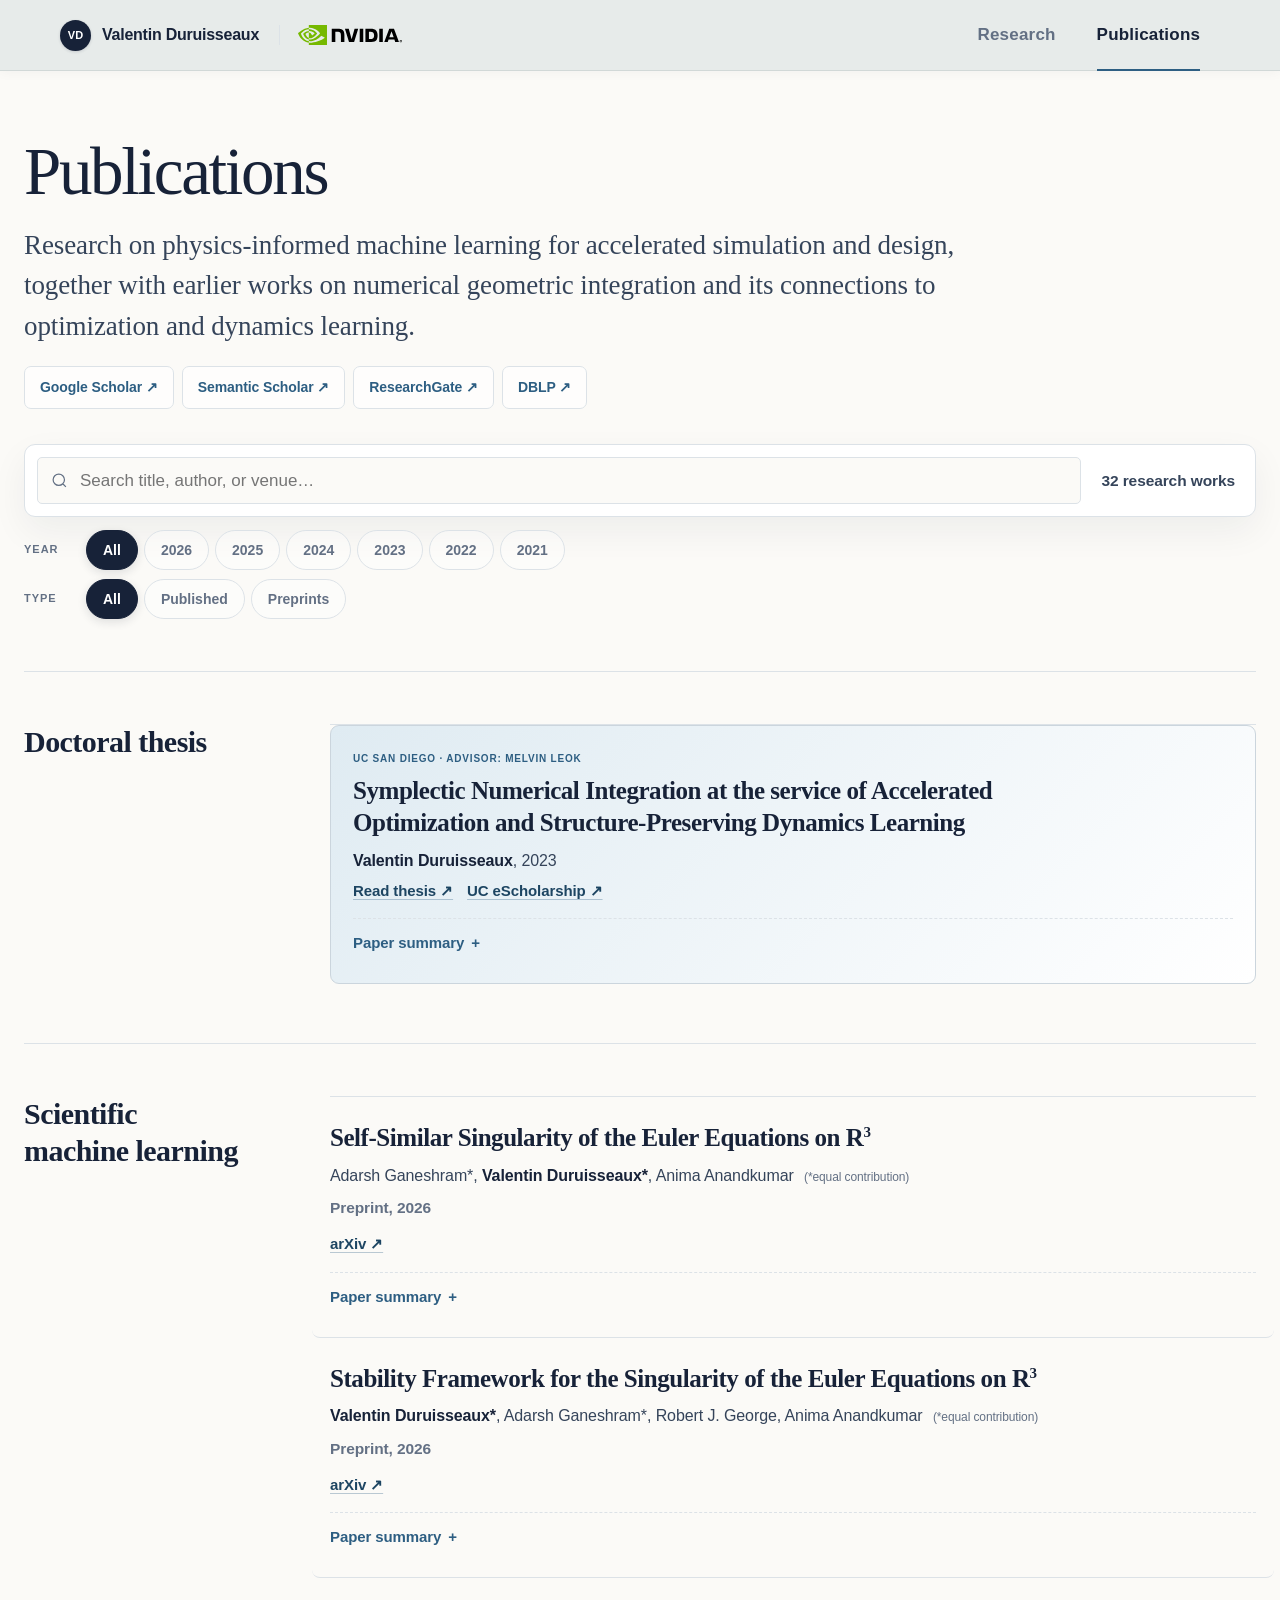
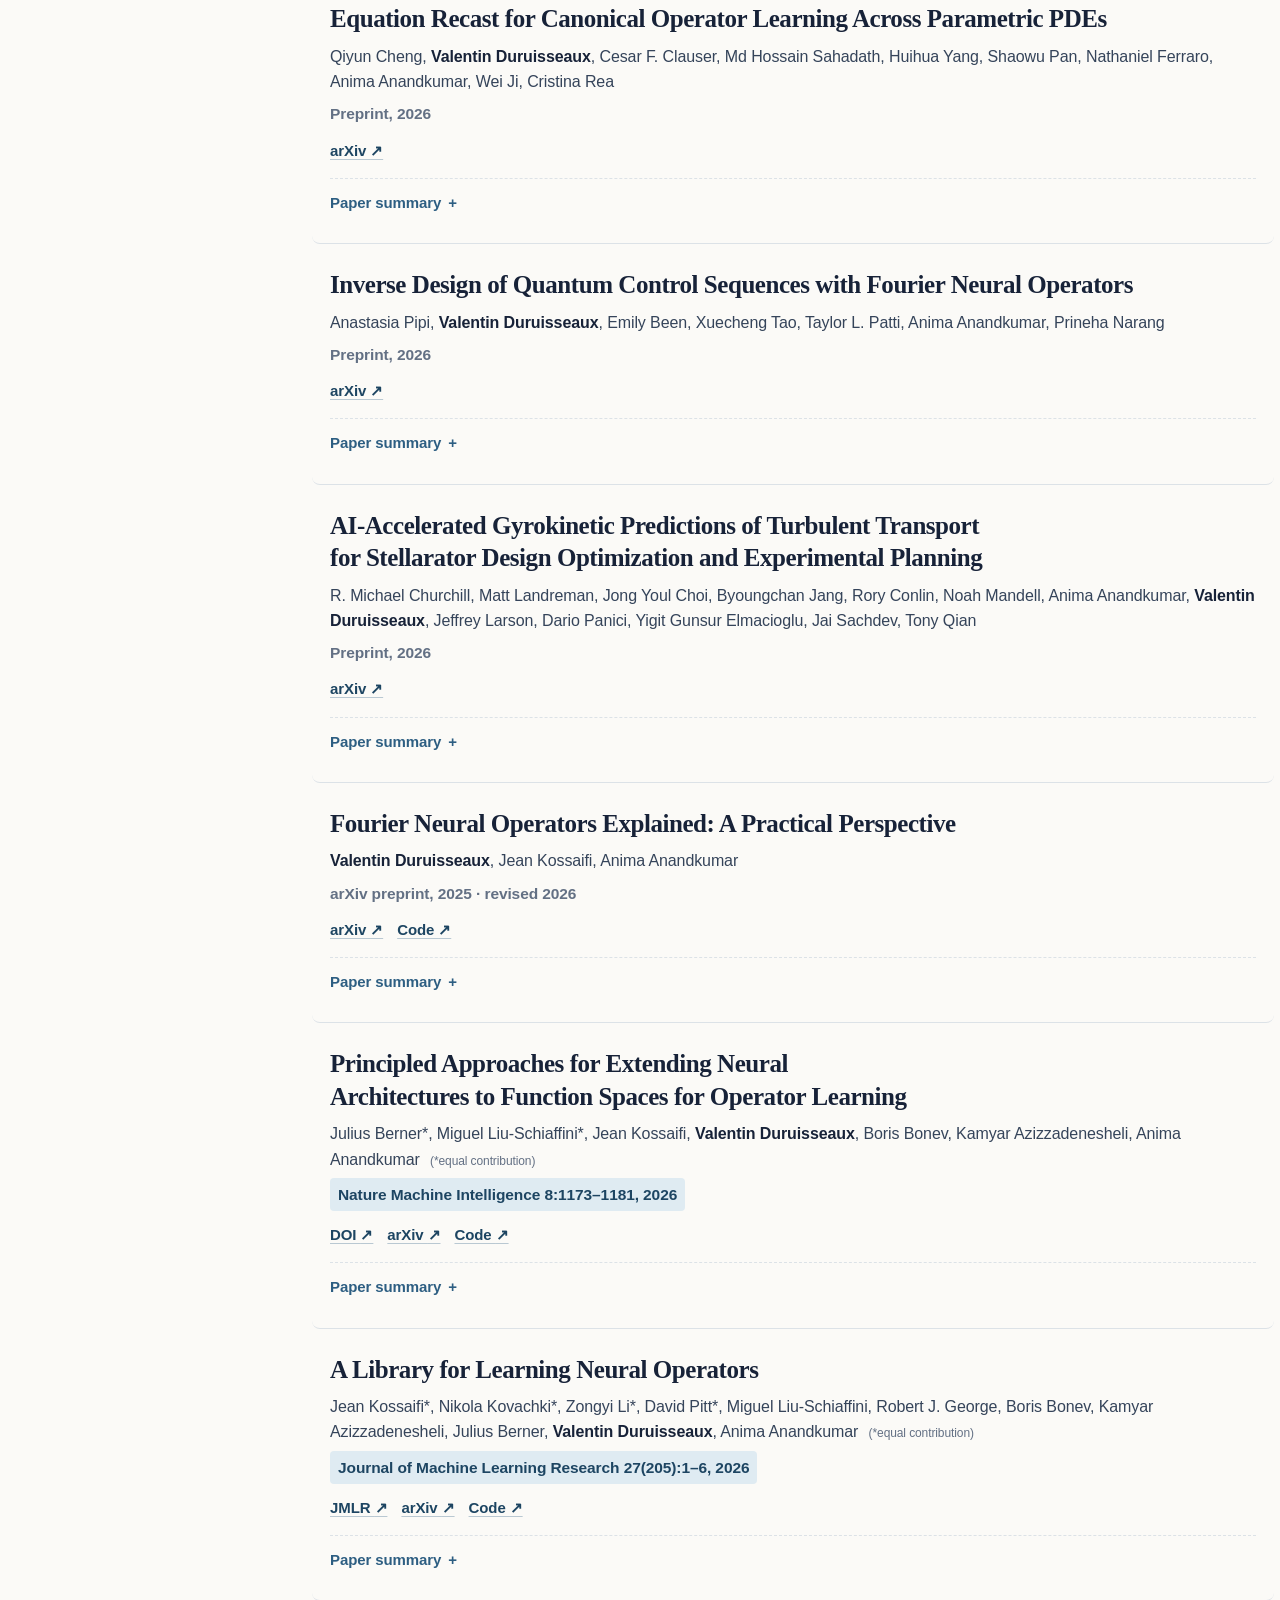
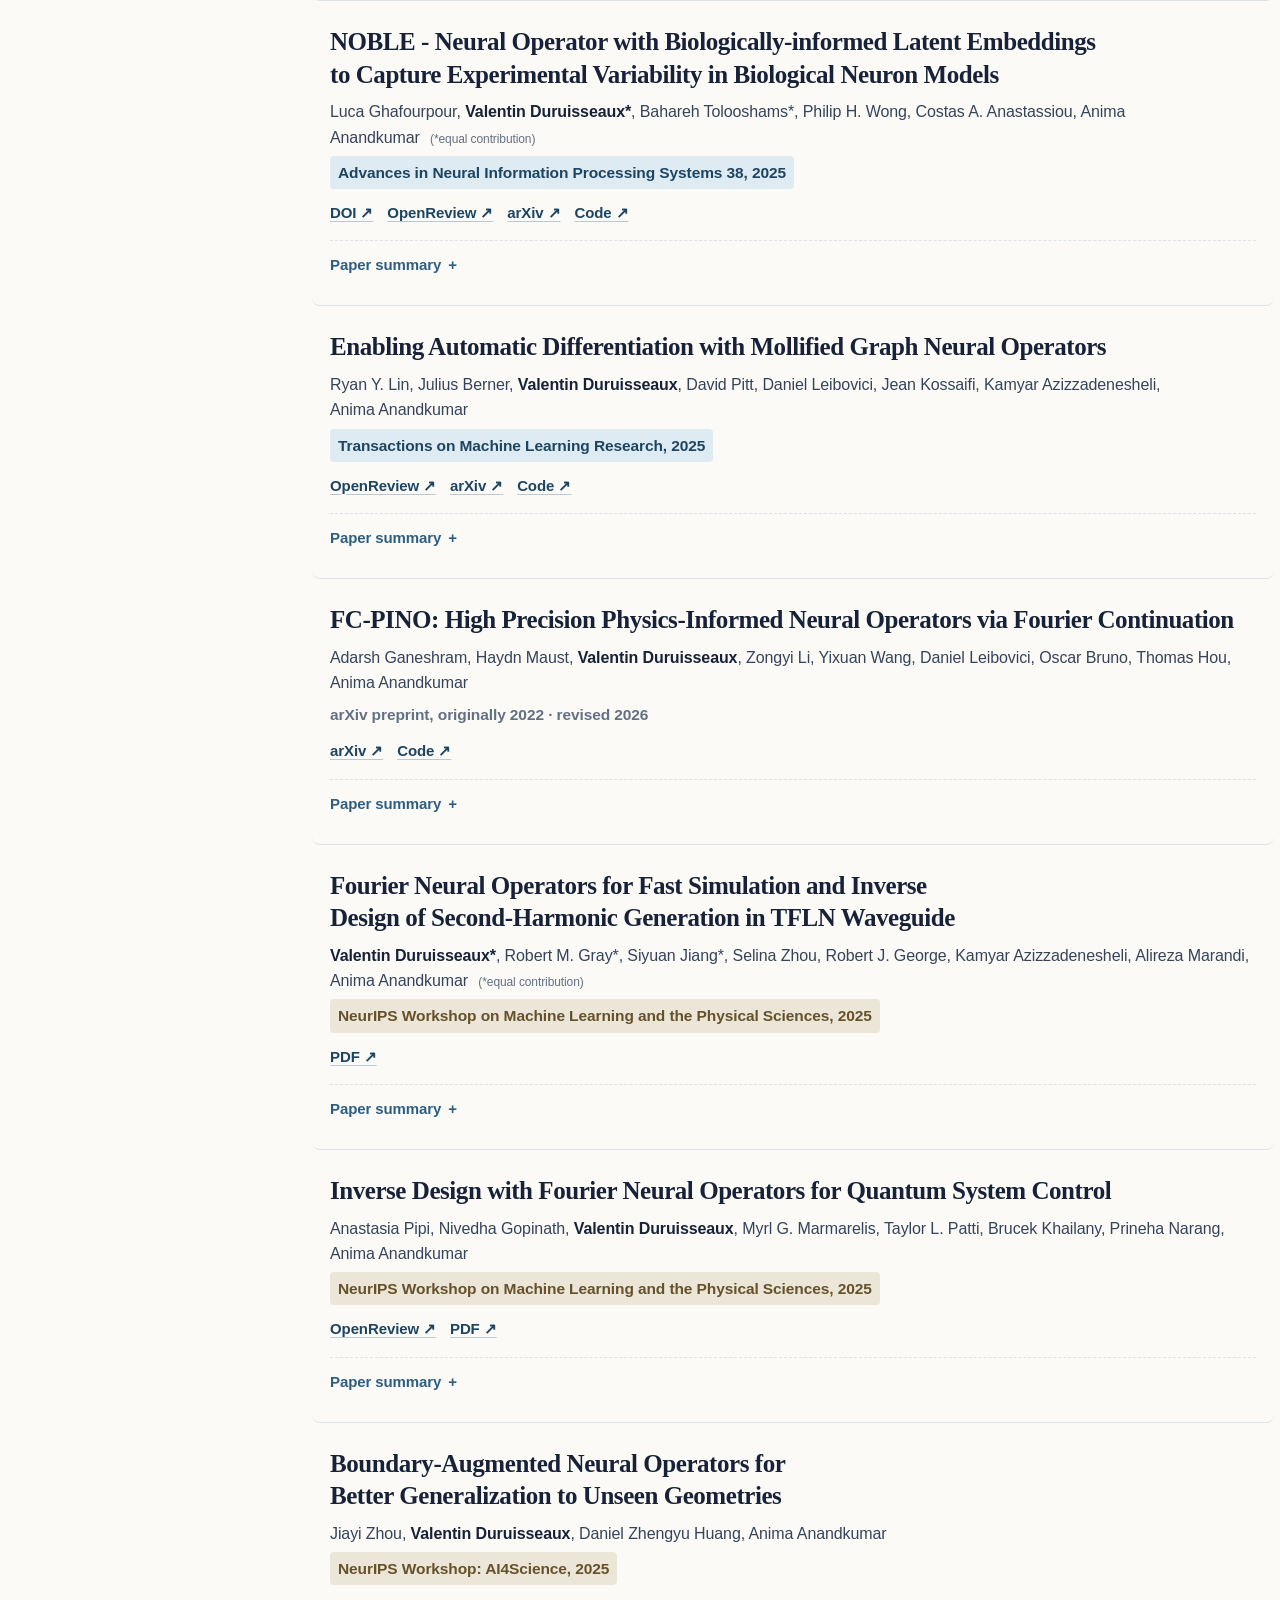
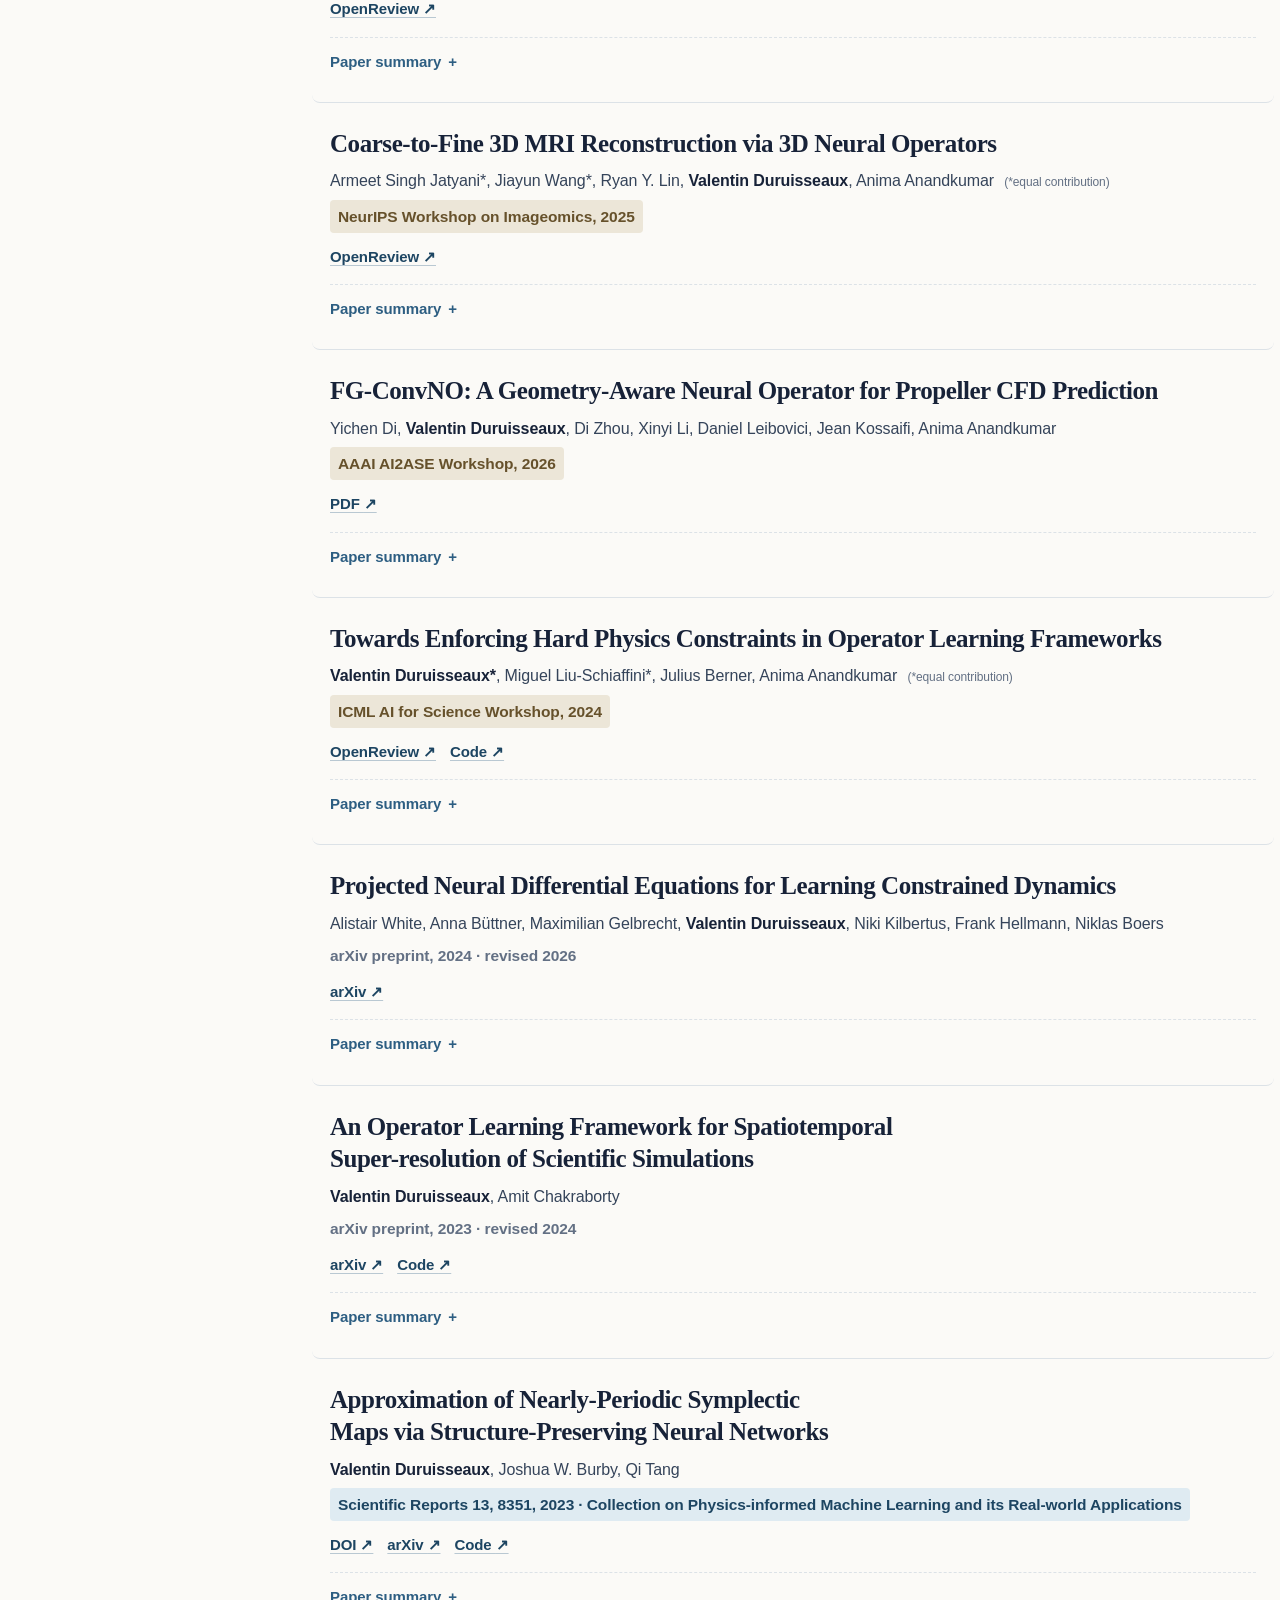
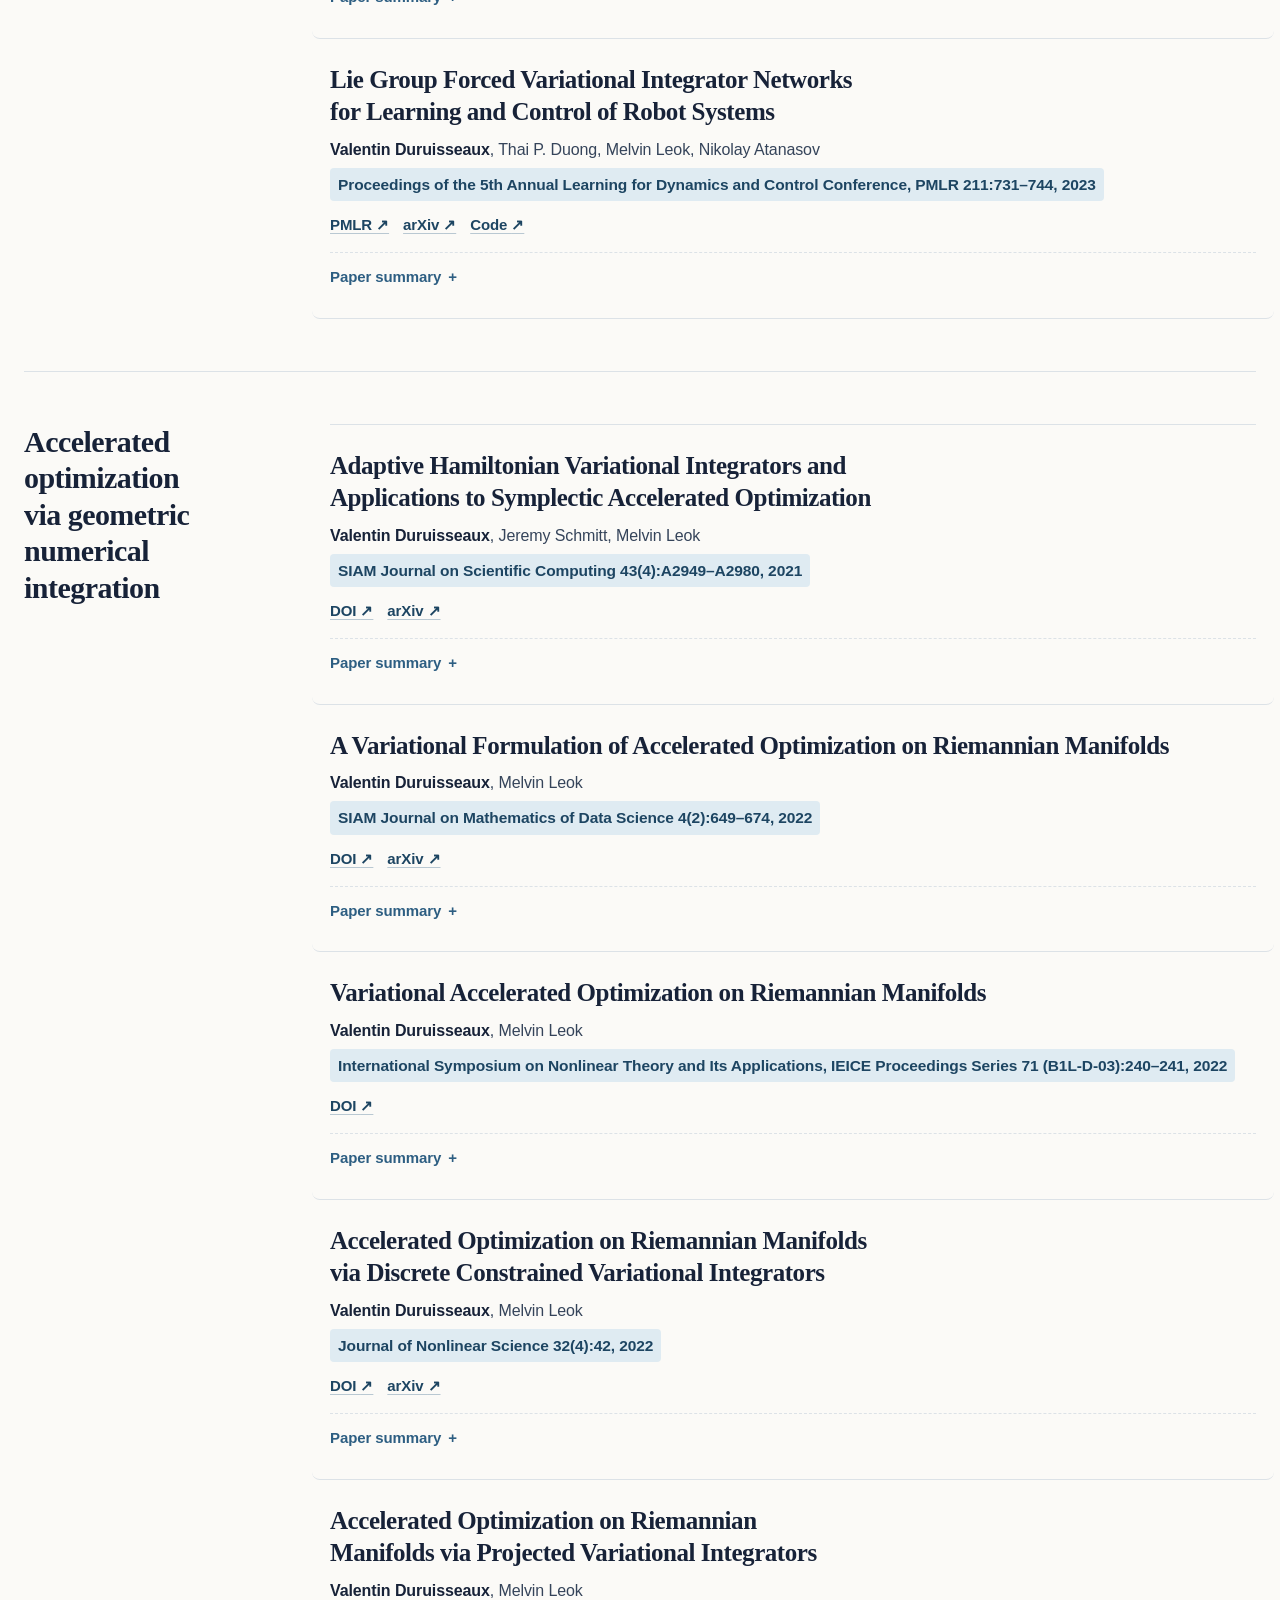
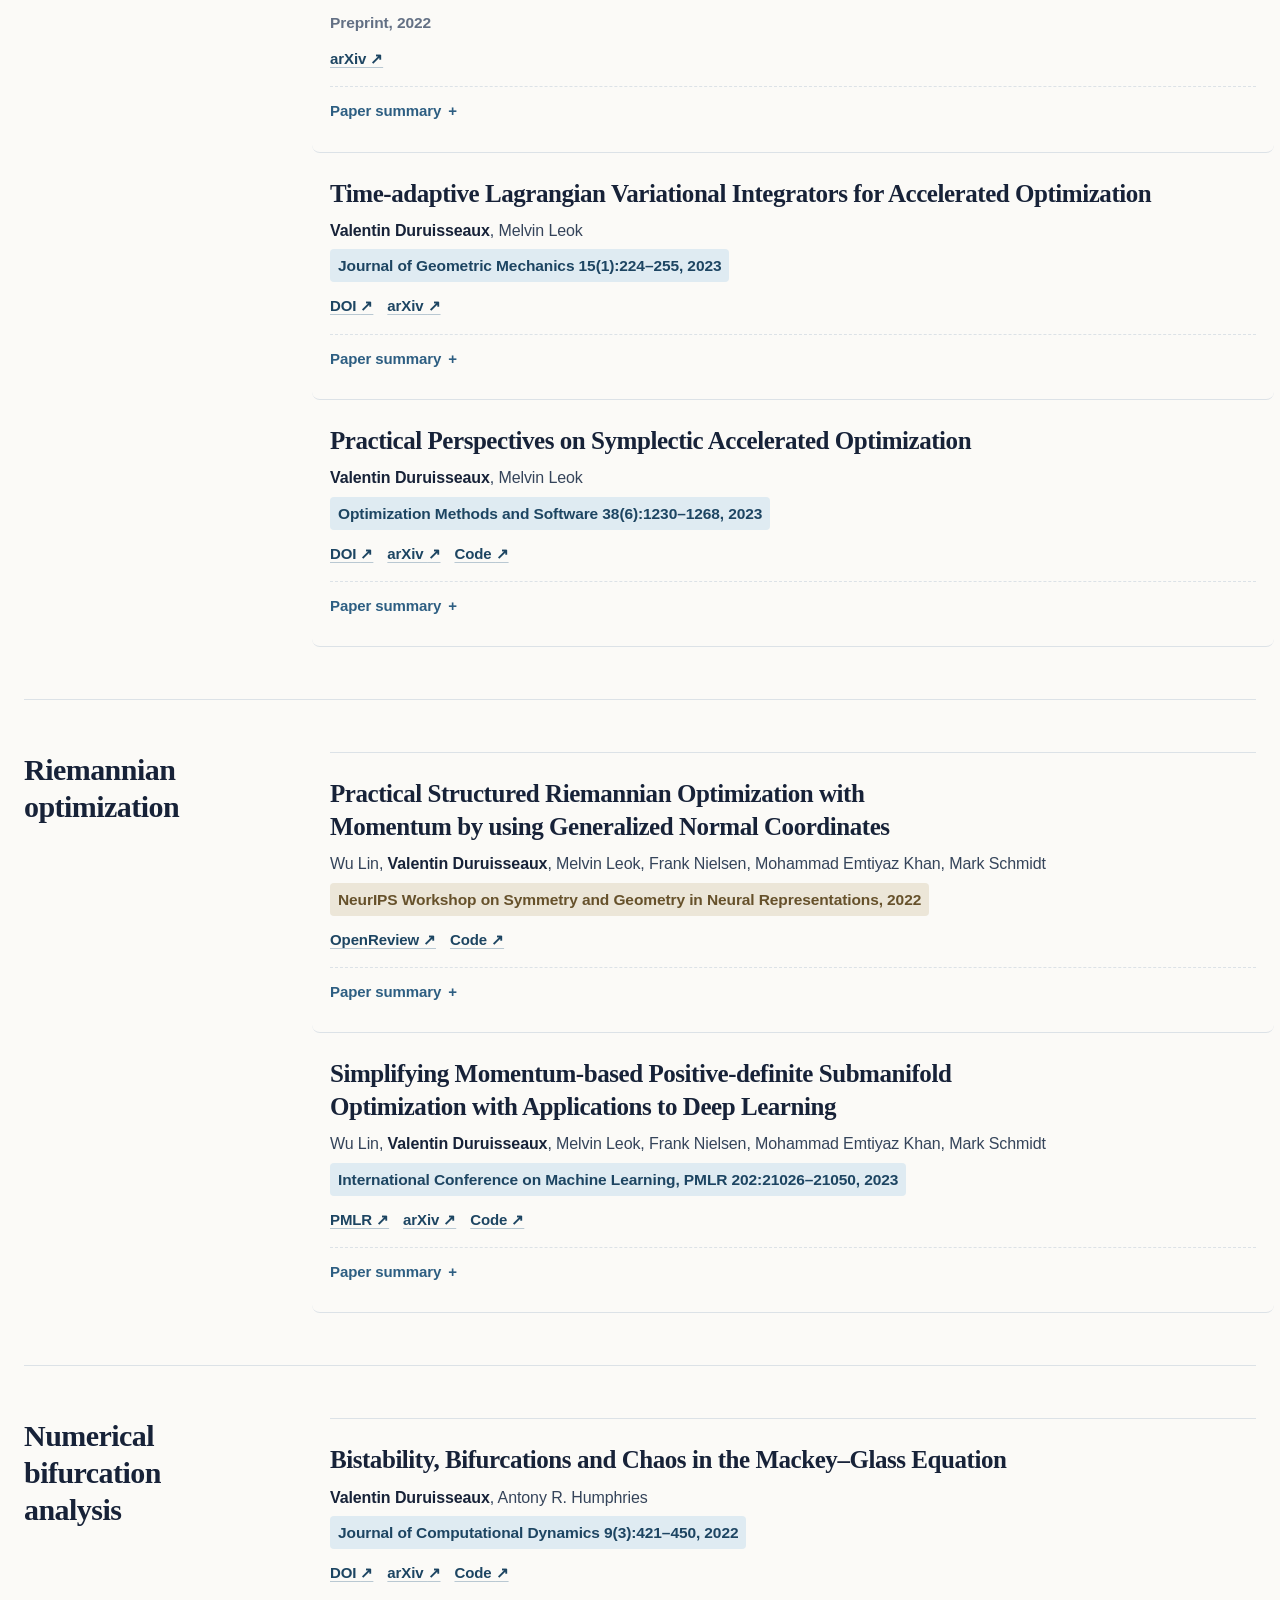
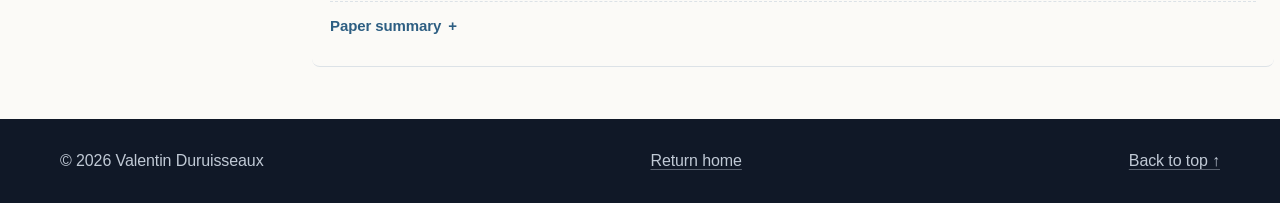
==== publications.html @ ef46e73b "Update publications" ====
<!doctype html>
<html lang="en">
<head>
  <meta charset="utf-8">
  <meta name="viewport" content="width=device-width, initial-scale=1">
  <meta name="description" content="Publications by Valentin Duruisseaux in neural operators, physics-informed machine learning, geometric numerical integration, optimization, and scientific computing.">
  <meta name="theme-color" content="#fbfaf7">
  <title>Publications | Valentin Duruisseaux</title>
  <link rel="icon" href="assets/favicon.svg" type="image/svg+xml">
  <link rel="stylesheet" href="styles.css">
</head>
<body>
  <a class="skip-link" href="#main">Skip to content</a>
  <header class="site-header">
    <div class="shell nav-wrap">
      <a class="wordmark" href="index.html" aria-label="Valentin Duruisseaux, home">
        <span class="monogram" aria-hidden="true">VD</span>
        <span>Valentin Duruisseaux</span>
        <img class="nav-nvidia" src="assets/logos/nvidia.svg" alt="NVIDIA">
      </a>
      <nav aria-label="Primary navigation">
        <a href="index.html#research">Research</a>
        <a href="publications.html" aria-current="page">Publications</a>
      </nav>
    </div>
  </header>

  <main id="main">
    <section class="page-hero shell">
      <h1 class="reveal">Publications</h1>
      <p class="page-summary reveal">Research on physics-informed machine learning for accelerated simulation and design, together with earlier works on numerical geometric integration and its connections to optimization and dynamics learning.</p>
      <div class="publication-profile-links reveal" aria-label="External publication profiles">
        <a href="https://scholar.google.com/citations?user=zrhCGY8AAAAJ">Google Scholar ↗</a>
        <a href="https://www.semanticscholar.org/search?q=Valentin%20Duruisseaux&amp;sort=relevance">Semantic Scholar ↗</a>
        <a href="https://www.researchgate.net/profile/Valentin-Duruisseaux-2">ResearchGate ↗</a>
        <a href="https://dblp.org/pid/290/2084.html">DBLP ↗</a>
      </div>
      <div class="publication-tools reveal" aria-label="Search publications">
        <label class="search-control">
          <span class="sr-only">Search publications</span>
          <svg viewBox="0 0 24 24" aria-hidden="true"><path d="m21 21-4.35-4.35m2.35-5.65a8 8 0 1 1-16 0 8 8 0 0 1 16 0Z"/></svg>
          <input id="publication-search" type="search" placeholder="Search title, author, or venue…" autocomplete="off">
        </label>
        <p class="result-count" aria-live="polite"><span id="publication-count">32</span> research works</p>
      </div>
      <div class="publication-filters reveal" aria-label="Filter publications">
        <div class="filter-row" role="group" aria-label="Filter by year">
          <span class="filter-label">Year</span>
          <button class="filter-chip active" type="button" data-filter-year="all" aria-pressed="true">All</button>
          <button class="filter-chip" type="button" data-filter-year="2026" aria-pressed="false">2026</button>
          <button class="filter-chip" type="button" data-filter-year="2025" aria-pressed="false">2025</button>
          <button class="filter-chip" type="button" data-filter-year="2024" aria-pressed="false">2024</button>
          <button class="filter-chip" type="button" data-filter-year="2023" aria-pressed="false">2023</button>
          <button class="filter-chip" type="button" data-filter-year="2022" aria-pressed="false">2022</button>
          <button class="filter-chip" type="button" data-filter-year="2021" aria-pressed="false">2021</button>
        </div>
        <div class="filter-row" role="group" aria-label="Filter by publication status">
          <span class="filter-label">Type</span>
          <button class="filter-chip active" type="button" data-filter-status="all" aria-pressed="true">All</button>
          <button class="filter-chip" type="button" data-filter-status="published" aria-pressed="false">Published</button>
          <button class="filter-chip" type="button" data-filter-status="preprint" aria-pressed="false">Preprints</button>
        </div>
      </div>
    </section>

    <section class="publication-section shell" aria-labelledby="thesis-heading">
      <div class="publication-heading">
        <h2 id="thesis-heading">Doctoral thesis</h2>
      </div>
      <div class="publication-list">
        <article class="publication publication-thesis" id="doctoral-thesis">
          <div class="publication-body">
            <p class="publication-kicker">UC San Diego · Advisor: Melvin Leok</p>
            <h3>Symplectic Numerical Integration at the service of Accelerated Optimization and Structure-Preserving Dynamics Learning</h3>
            <p class="authors"><strong>Valentin Duruisseaux</strong>, 2023</p>
            <p class="paper-links"><a href="https://drive.google.com/file/d/1BNmnMWnb0O4R2Aj3MYpe9qSiNRJ4apjO/view?usp=drive_link">Read thesis <span aria-hidden="true">↗</span></a><a href="https://escholarship.org/uc/item/34m123rc">UC eScholarship <span aria-hidden="true">↗</span></a></p>
          </div>
        </article>
      </div>
    </section>

    <section class="publication-section shell" aria-labelledby="scientific-heading">
      <div class="publication-heading">
        <h2 id="scientific-heading">Scientific machine learning</h2>
      </div>
      <div class="publication-list">
        <article class="publication" id="euler-singularity">
          <div class="publication-body">
            <h3>Self-Similar Singularity of the Euler Equations on R<sup>3</sup></h3>
            <p class="authors">Adarsh Ganeshram*, <strong>Valentin Duruisseaux*</strong>, Anima Anandkumar <small class="author-note">(*equal contribution)</small></p>
            <p class="venue">Preprint, 2026</p>
            <p class="paper-links"><a href="https://arxiv.org/abs/2609.10867">arXiv <span aria-hidden="true">↗</span></a></p>
          </div>
        </article>
        <article class="publication" id="euler-stability">
          <div class="publication-body">
            <h3>Stability Framework for the Singularity of the Euler Equations on R<sup>3</sup></h3>
            <p class="authors"><strong>Valentin Duruisseaux*</strong>, Adarsh Ganeshram*, Robert J. George, Anima Anandkumar <small class="author-note">(*equal contribution)</small></p>
            <p class="venue">Preprint, 2026</p>
            <p class="paper-links"><a href="https://arxiv.org/abs/2609.10860">arXiv <span aria-hidden="true">↗</span></a></p>
          </div>
        </article>
        <article class="publication" id="equation-recast">
          <div class="publication-body">
            <h3>Equation Recast for Canonical Operator Learning Across Parametric PDEs</h3>
            <p class="authors">Qiyun Cheng, <strong>Valentin Duruisseaux</strong>, Cesar F. Clauser, Md Hossain Sahadath, Huihua Yang, Shaowu Pan, Nathaniel Ferraro, Anima Anandkumar, Wei Ji, Cristina Rea</p>
            <p class="venue">Preprint, 2026</p>
            <p class="paper-links"><a href="https://arxiv.org/abs/2609.02982">arXiv <span aria-hidden="true">↗</span></a></p>
          </div>
        </article>
        <article class="publication" id="quantum-sequences">
          <div class="publication-body">
            <h3>Inverse Design of Quantum Control Sequences with Fourier Neural Operators</h3>
            <p class="authors">Anastasia Pipi, <strong>Valentin Duruisseaux</strong>, Emily Been, Xuecheng Tao, Taylor L. Patti, Anima Anandkumar, Prineha Narang</p>
            <p class="venue">Preprint, 2026</p>
            <p class="paper-links"><a href="https://arxiv.org/abs/2608.03702">arXiv <span aria-hidden="true">↗</span></a></p>
          </div>
        </article>
        <article class="publication" id="ai-stellarator-optimization">
          <div class="publication-body">
            <h3>AI-Accelerated Gyrokinetic Predictions of Turbulent Transport for Stellarator Design Optimization and Experimental Planning</h3>
            <p class="authors">R. Michael Churchill, Matt Landreman, Jong Youl Choi, Byoungchan Jang, Rory Conlin, Noah Mandell, Anima Anandkumar, <strong>Valentin Duruisseaux</strong>, Jeffrey Larson, Dario Panici, Yigit Gunsur Elmacioglu, Jai Sachdev, Tony Qian</p>
            <p class="venue">Preprint, 2026</p>
            <p class="paper-links"><a href="https://arxiv.org/abs/2609.28730">arXiv <span aria-hidden="true">↗</span></a></p>
          </div>
        </article>
        <article class="publication" id="fno-explained" data-year="2025">
          <div class="publication-body">
            <h3>Fourier Neural Operators Explained: A Practical Perspective</h3>
            <p class="authors"><strong>Valentin Duruisseaux</strong>, Jean Kossaifi, Anima Anandkumar</p>
            <p class="venue">arXiv preprint, 2025 · revised 2026</p>
            <p class="paper-links"><a href="https://arxiv.org/abs/2512.01421">arXiv <span aria-hidden="true">↗</span></a><a href="https://github.com/neuraloperator/neuraloperator">Code <span aria-hidden="true">↗</span></a></p>
          </div>
        </article>
        <article class="publication" id="networks-to-operators">
          <div class="publication-body">
            <h3>Principled Approaches for Extending Neural Architectures to Function Spaces for Operator Learning</h3>
            <p class="authors">Julius Berner*, Miguel Liu-Schiaffini*, Jean Kossaifi, <strong>Valentin Duruisseaux</strong>, Boris Bonev, Kamyar Azizzadenesheli, Anima Anandkumar <small class="author-note">(*equal contribution)</small></p>
            <p class="venue">Nature Machine Intelligence 8:1173–1181, 2026</p>
            <p class="paper-links"><a href="https://doi.org/10.1038/s42256-026-01267-z">DOI <span aria-hidden="true">↗</span></a><a href="https://arxiv.org/abs/2506.10973">arXiv <span aria-hidden="true">↗</span></a><a href="https://github.com/neuraloperator/NNs-to-NOs">Code <span aria-hidden="true">↗</span></a></p>
          </div>
        </article>
        <article class="publication" id="neuraloperator-library">
          <div class="publication-body">
            <h3>A Library for Learning Neural Operators</h3>
            <p class="authors">Jean Kossaifi*, Nikola Kovachki*, Zongyi Li*, David Pitt*, Miguel Liu-Schiaffini, Robert J. George, Boris Bonev, Kamyar Azizzadenesheli, Julius Berner, <strong>Valentin Duruisseaux</strong>, Anima Anandkumar <small class="author-note">(*equal contribution)</small></p>
            <p class="venue">Journal of Machine Learning Research 27(205):1–6, 2026</p>
            <p class="paper-links"><a href="https://jmlr.org/beta/papers/v27/26-0434.html">JMLR <span aria-hidden="true">↗</span></a><a href="https://arxiv.org/abs/2412.10354">arXiv <span aria-hidden="true">↗</span></a><a href="https://github.com/neuraloperator/neuraloperator">Code <span aria-hidden="true">↗</span></a></p>
          </div>
        </article>
        <article class="publication" id="noble">
          <div class="publication-body">
            <h3>NOBLE - Neural Operator with Biologically-informed Latent Embeddings to Capture Experimental Variability in Biological Neuron Models</h3>
            <p class="authors">Luca Ghafourpour, <strong>Valentin Duruisseaux*</strong>, Bahareh Tolooshams*, Philip H. Wong, Costas A. Anastassiou, Anima Anandkumar <small class="author-note">(*equal contribution)</small></p>
            <p class="venue">Advances in Neural Information Processing Systems 38, 2025</p>
            <p class="paper-links"><a href="https://doi.org/10.52202/085713-3314">DOI <span aria-hidden="true">↗</span></a><a href="https://openreview.net/forum?id=CmY6DzEG7Z">OpenReview <span aria-hidden="true">↗</span></a><a href="https://arxiv.org/abs/2506.04536">arXiv <span aria-hidden="true">↗</span></a><a href="https://github.com/neuraloperator/noble">Code <span aria-hidden="true">↗</span></a></p>
          </div>
        </article>
        <article class="publication" id="mollified-gno">
          <div class="publication-body">
            <h3>Enabling Automatic Differentiation with Mollified Graph Neural Operators</h3>
            <p class="authors">Ryan Y. Lin, Julius Berner, <strong>Valentin Duruisseaux</strong>, David Pitt, Daniel Leibovici, Jean Kossaifi, Kamyar Azizzadenesheli, Anima Anandkumar</p>
            <p class="venue">Transactions on Machine Learning Research, 2025</p>
            <p class="paper-links"><a href="https://openreview.net/forum?id=CG0R1hFAGr">OpenReview <span aria-hidden="true">↗</span></a><a href="https://arxiv.org/abs/2504.08277">arXiv <span aria-hidden="true">↗</span></a><a href="https://github.com/neuraloperator/neuraloperator">Code <span aria-hidden="true">↗</span></a></p>
          </div>
        </article>
        <article class="publication" id="fc-pino">
          <div class="publication-body">
            <h3>FC-PINO: High Precision Physics-Informed Neural Operators via Fourier Continuation</h3>
            <p class="authors">Adarsh Ganeshram, Haydn Maust, <strong>Valentin Duruisseaux</strong>, Zongyi Li, Yixuan Wang, Daniel Leibovici, Oscar Bruno, Thomas Hou, Anima Anandkumar</p>
            <p class="venue">arXiv preprint, originally 2022 · revised 2026</p>
            <p class="paper-links"><a href="https://arxiv.org/abs/2211.15960">arXiv <span aria-hidden="true">↗</span></a><a href="https://github.com/neuraloperator/neuraloperator">Code <span aria-hidden="true">↗</span></a></p>
          </div>
        </article>
        <article class="publication" id="shg-fno">
          <div class="publication-body">
            <h3>Fourier Neural Operators for Fast Simulation and Inverse Design of Second-Harmonic Generation in TFLN Waveguide</h3>
            <p class="authors"><strong>Valentin Duruisseaux*</strong>, Robert M. Gray*, Siyuan Jiang*, Selina Zhou, Robert J. George, Kamyar Azizzadenesheli, Alireza Marandi, Anima Anandkumar <small class="author-note">(*equal contribution)</small></p>
            <p class="venue">NeurIPS Workshop on Machine Learning and the Physical Sciences, 2025</p>
            <p class="paper-links"><a href="https://ml4physicalsciences.github.io/2025/files/NeurIPS_ML4PS_2025_75.pdf">PDF <span aria-hidden="true">↗</span></a></p>
          </div>
        </article>
        <article class="publication" id="quantum-control-fno">
          <div class="publication-body">
            <h3>Inverse Design with Fourier Neural Operators for Quantum System Control</h3>
            <p class="authors">Anastasia Pipi, Nivedha Gopinath, <strong>Valentin Duruisseaux</strong>, Myrl G. Marmarelis, Taylor L. Patti, Brucek Khailany, Prineha Narang, Anima Anandkumar</p>
            <p class="venue">NeurIPS Workshop on Machine Learning and the Physical Sciences, 2025</p>
            <p class="paper-links"><a href="https://openreview.net/forum?id=cz55JXaH7f">OpenReview <span aria-hidden="true">↗</span></a><a href="https://ml4physicalsciences.github.io/2025/files/NeurIPS_ML4PS_2025_77.pdf">PDF <span aria-hidden="true">↗</span></a></p>
          </div>
        </article>
        <article class="publication" id="boundary-operators">
          <div class="publication-body">
            <h3>Boundary-Augmented Neural Operators for Better Generalization to Unseen Geometries</h3>
            <p class="authors">Jiayi Zhou, <strong>Valentin Duruisseaux</strong>, Daniel Zhengyu Huang, Anima Anandkumar</p>
            <p class="venue">NeurIPS Workshop: AI4Science, 2025</p>
            <p class="paper-links"><a href="https://openreview.net/forum?id=DqZoWaDwfN">OpenReview <span aria-hidden="true">↗</span></a></p>
          </div>
        </article>
        <article class="publication" id="mri-operator">
          <div class="publication-body">
            <h3>Coarse-to-Fine 3D MRI Reconstruction via 3D Neural Operators</h3>
            <p class="authors">Armeet Singh Jatyani*, Jiayun Wang*, Ryan Y. Lin, <strong>Valentin Duruisseaux</strong>, Anima Anandkumar <small class="author-note">(*equal contribution)</small></p>
            <p class="venue">NeurIPS Workshop on Imageomics, 2025</p>
            <p class="paper-links"><a href="https://openreview.net/forum?id=aUyIydXQML">OpenReview <span aria-hidden="true">↗</span></a></p>
          </div>
        </article>
        <article class="publication" id="fg-convno">
          <div class="publication-body">
            <h3>FG-ConvNO: A Geometry-Aware Neural Operator for Propeller CFD Prediction</h3>
            <p class="authors">Yichen Di, <strong>Valentin Duruisseaux</strong>, Di Zhou, Xinyi Li, Daniel Leibovici, Jean Kossaifi, Anima Anandkumar</p>
            <p class="venue">AAAI AI2ASE Workshop, 2026</p>
            <p class="paper-links"><a href="https://ai-2-ase.github.io/papers/CameraReadys%203-41/36/CameraReady/36.pdf">PDF <span aria-hidden="true">↗</span></a></p>
          </div>
        </article>
        <article class="publication" id="hard-constraints">
          <div class="publication-body">
            <h3>Towards Enforcing Hard Physics Constraints in Operator Learning Frameworks</h3>
            <p class="authors"><strong>Valentin Duruisseaux*</strong>, Miguel Liu-Schiaffini*, Julius Berner, Anima Anandkumar <small class="author-note">(*equal contribution)</small></p>
            <p class="venue">ICML AI for Science Workshop, 2024</p>
            <p class="paper-links"><a href="https://openreview.net/forum?id=Zvxm14Rd1F">OpenReview <span aria-hidden="true">↗</span></a><a href="https://github.com/neuraloperator/neuraloperator">Code <span aria-hidden="true">↗</span></a></p>
          </div>
        </article>
        <article class="publication" id="projected-nde">
          <div class="publication-body">
            <h3>Projected Neural Differential Equations for Learning Constrained Dynamics</h3>
            <p class="authors">Alistair White, Anna Büttner, Maximilian Gelbrecht, <strong>Valentin Duruisseaux</strong>, Niki Kilbertus, Frank Hellmann, Niklas Boers</p>
            <p class="venue">arXiv preprint, 2024 · revised 2026</p>
            <p class="paper-links"><a href="https://arxiv.org/abs/2410.23667">arXiv <span aria-hidden="true">↗</span></a></p>
          </div>
        </article>
        <article class="publication" id="sropnet">
          <div class="publication-body">
            <h3>An Operator Learning Framework for Spatiotemporal Super-resolution of Scientific Simulations</h3>
            <p class="authors"><strong>Valentin Duruisseaux</strong>, Amit Chakraborty</p>
            <p class="venue">arXiv preprint, 2023 · revised 2024</p>
            <p class="paper-links"><a href="https://arxiv.org/abs/2311.02328">arXiv <span aria-hidden="true">↗</span></a><a href="https://github.com/vduruiss/SROpNet">Code <span aria-hidden="true">↗</span></a></p>
          </div>
        </article>
        <article class="publication" id="symplectic-gyroceptron">
          <div class="publication-body">
            <h3>Approximation of Nearly-Periodic Symplectic Maps via Structure-Preserving Neural Networks</h3>
            <p class="authors"><strong>Valentin Duruisseaux</strong>, Joshua W. Burby, Qi Tang</p>
            <p class="venue">Scientific Reports 13, 8351, 2023 · Collection on Physics-informed Machine Learning and its Real-world Applications</p>
            <p class="paper-links"><a href="https://doi.org/10.1038/s41598-023-34862-w">DOI <span aria-hidden="true">↗</span></a><a href="https://arxiv.org/abs/2210.05087">arXiv <span aria-hidden="true">↗</span></a><a href="https://github.com/vduruiss/SymplecticGyroceptron">Code <span aria-hidden="true">↗</span></a></p>
          </div>
        </article>
        <article class="publication" id="liefvin">
          <div class="publication-body">
            <h3>Lie Group Forced Variational Integrator Networks for Learning and Control of Robot Systems</h3>
            <p class="authors"><strong>Valentin Duruisseaux</strong>, Thai P. Duong, Melvin Leok, Nikolay Atanasov</p>
            <p class="venue">Proceedings of the 5th Annual Learning for Dynamics and Control Conference, PMLR 211:731–744, 2023</p>
            <p class="paper-links"><a href="https://proceedings.mlr.press/v211/duruisseaux23a.html">PMLR <span aria-hidden="true">↗</span></a><a href="https://arxiv.org/abs/2211.16006">arXiv <span aria-hidden="true">↗</span></a><a href="https://github.com/thaipduong/LieFVIN">Code <span aria-hidden="true">↗</span></a></p>
          </div>
        </article>
      </div>
    </section>

    <section class="publication-section shell" aria-labelledby="optimization-heading">
      <div class="publication-heading">
        <h2 id="optimization-heading">Accelerated optimization via geometric numerical integration</h2>
      </div>
      <div class="publication-list">
        <article class="publication" id="adaptive-hvi">
          <div class="publication-body">
            <h3>Adaptive Hamiltonian Variational Integrators and Applications to Symplectic Accelerated Optimization</h3>
            <p class="authors"><strong>Valentin Duruisseaux</strong>, Jeremy Schmitt, Melvin Leok</p>
            <p class="venue">SIAM Journal on Scientific Computing 43(4):A2949–A2980, 2021</p>
            <p class="paper-links"><a href="https://doi.org/10.1137/20M1383835">DOI <span aria-hidden="true">↗</span></a><a href="https://arxiv.org/abs/1709.01975">arXiv <span aria-hidden="true">↗</span></a></p>
          </div>
        </article>
        <article class="publication" id="riemannian-acceleration">
          <div class="publication-body">
            <h3>A Variational Formulation of Accelerated Optimization on Riemannian Manifolds</h3>
            <p class="authors"><strong>Valentin Duruisseaux</strong>, Melvin Leok</p>
            <p class="venue">SIAM Journal on Mathematics of Data Science 4(2):649–674, 2022</p>
            <p class="paper-links"><a href="https://doi.org/10.1137/21M1395648">DOI <span aria-hidden="true">↗</span></a><a href="https://arxiv.org/abs/2101.06552">arXiv <span aria-hidden="true">↗</span></a></p>
          </div>
        </article>
        <article class="publication">
          <div class="publication-body">
            <h3>Variational Accelerated Optimization on Riemannian Manifolds</h3>
            <p class="authors"><strong>Valentin Duruisseaux</strong>, Melvin Leok</p>
            <p class="venue">International Symposium on Nonlinear Theory and Its Applications, IEICE Proceedings Series 71 (B1L-D-03):240–241, 2022</p>
            <p class="paper-links"><a href="https://doi.org/10.34385/proc.71.B1L-D-03">DOI <span aria-hidden="true">↗</span></a></p>
          </div>
        </article>
        <article class="publication">
          <div class="publication-body">
            <h3>Accelerated Optimization on Riemannian Manifolds via Discrete Constrained Variational Integrators</h3>
            <p class="authors"><strong>Valentin Duruisseaux</strong>, Melvin Leok</p>
            <p class="venue">Journal of Nonlinear Science 32(4):42, 2022</p>
            <p class="paper-links"><a href="https://doi.org/10.1007/s00332-022-09795-9">DOI <span aria-hidden="true">↗</span></a><a href="https://arxiv.org/abs/2104.07176">arXiv <span aria-hidden="true">↗</span></a></p>
          </div>
        </article>
        <article class="publication">
          <div class="publication-body">
            <h3>Accelerated Optimization on Riemannian Manifolds via Projected Variational Integrators</h3>
            <p class="authors"><strong>Valentin Duruisseaux</strong>, Melvin Leok</p>
            <p class="venue">Preprint, 2022</p>
            <p class="paper-links"><a href="https://arxiv.org/abs/2201.02904">arXiv <span aria-hidden="true">↗</span></a></p>
          </div>
        </article>
        <article class="publication">
          <div class="publication-body">
            <h3>Time-adaptive Lagrangian Variational Integrators for Accelerated Optimization</h3>
            <p class="authors"><strong>Valentin Duruisseaux</strong>, Melvin Leok</p>
            <p class="venue">Journal of Geometric Mechanics 15(1):224–255, 2023</p>
            <p class="paper-links"><a href="https://doi.org/10.3934/jgm.2023010">DOI <span aria-hidden="true">↗</span></a><a href="https://arxiv.org/abs/2201.03774">arXiv <span aria-hidden="true">↗</span></a></p>
          </div>
        </article>
        <article class="publication">
          <div class="publication-body">
            <h3>Practical Perspectives on Symplectic Accelerated Optimization</h3>
            <p class="authors"><strong>Valentin Duruisseaux</strong>, Melvin Leok</p>
            <p class="venue">Optimization Methods and Software 38(6):1230–1268, 2023</p>
            <p class="paper-links"><a href="https://doi.org/10.1080/10556788.2023.2214837">DOI <span aria-hidden="true">↗</span></a><a href="https://arxiv.org/abs/2207.11460">arXiv <span aria-hidden="true">↗</span></a><a href="https://github.com/vduruiss/AccOpt_via_GNI">Code <span aria-hidden="true">↗</span></a></p>
          </div>
        </article>
      </div>
    </section>

    <section class="publication-section shell" aria-labelledby="other-heading">
      <div class="publication-heading">
        <h2 id="other-heading">Riemannian optimization</h2>
      </div>
      <div class="publication-list">
        <article class="publication">
          <div class="publication-body">
            <h3>Practical Structured Riemannian Optimization with Momentum by using Generalized Normal Coordinates</h3>
            <p class="authors">Wu Lin, <strong>Valentin Duruisseaux</strong>, Melvin Leok, Frank Nielsen, Mohammad Emtiyaz Khan, Mark Schmidt</p>
            <p class="venue">NeurIPS Workshop on Symmetry and Geometry in Neural Representations, 2022</p>
            <p class="paper-links"><a href="https://openreview.net/forum?id=1aybhSfabqh">OpenReview <span aria-hidden="true">↗</span></a><a href="https://github.com/yorkerlin/StructuredNGD-DL">Code <span aria-hidden="true">↗</span></a></p>
          </div>
        </article>
        <article class="publication">
          <div class="publication-body">
            <h3>Simplifying Momentum-based Positive-definite Submanifold Optimization with Applications to Deep Learning</h3>
            <p class="authors">Wu Lin, <strong>Valentin Duruisseaux</strong>, Melvin Leok, Frank Nielsen, Mohammad Emtiyaz Khan, Mark Schmidt</p>
            <p class="venue">International Conference on Machine Learning, PMLR 202:21026–21050, 2023</p>
            <p class="paper-links"><a href="https://proceedings.mlr.press/v202/lin23c.html">PMLR <span aria-hidden="true">↗</span></a><a href="https://arxiv.org/abs/2302.09738">arXiv <span aria-hidden="true">↗</span></a><a href="https://github.com/yorkerlin/StructuredNGD-DL">Code <span aria-hidden="true">↗</span></a></p>
          </div>
        </article>
      </div>
    </section>

    <section class="publication-section shell" aria-labelledby="bifurcation-heading">
      <div class="publication-heading">
        <h2 id="bifurcation-heading">Numerical bifurcation analysis</h2>
      </div>
      <div class="publication-list">
        <article class="publication">
          <div class="publication-body">
            <h3>Bistability, Bifurcations and Chaos in the Mackey–Glass Equation</h3>
            <p class="authors"><strong>Valentin Duruisseaux</strong>, Antony R. Humphries</p>
            <p class="venue">Journal of Computational Dynamics 9(3):421–450, 2022</p>
            <p class="paper-links"><a href="https://doi.org/10.3934/jcd.2022009">DOI <span aria-hidden="true">↗</span></a><a href="https://arxiv.org/abs/2203.00181">arXiv <span aria-hidden="true">↗</span></a><a href="https://arxiv.org/src/2203.00181v2/anc">Code <span aria-hidden="true">↗</span></a></p>
          </div>
        </article>
      </div>
    </section>

    <section class="empty-state shell" id="no-results" hidden>
      <h2>No matching publications</h2>
      <p>Try another title, author, venue, topic, or year.</p>
    </section>
  </main>

  <footer class="site-footer">
    <div class="shell footer-layout">
      <p>© <span data-current-year>2026</span> Valentin Duruisseaux</p>
      <p><a href="index.html">Return home</a></p>
      <a href="#main">Back to top ↑</a>
    </div>
  </footer>
  <script src="script.js?v=20260926-stellarator" defer></script>
</body>
</html>
---- styles.css ----
:root {
  --ink: #172238;
  --ink-soft: #35445a;
  --muted: #637084;
  --paper: #fbfaf7;
  --surface: #ffffff;
  --tint: #f1f4f6;
  --line: #dce2e7;
  --accent: #2d5e82;
  --accent-dark: #1d4562;
  --accent-soft: #dfebf2;
  --nvidia: #76b900;
  --display: "Iowan Old Style", "Palatino Linotype", Palatino, Charter, Georgia, serif;
  --sans: "Avenir Next", Avenir, Inter, ui-sans-serif, -apple-system, BlinkMacSystemFont, "Segoe UI", sans-serif;
  --max: 1160px;
  --publication-max: 1260px;
  --radius: 9px;
}

* { box-sizing: border-box; }
html { scroll-behavior: smooth; }
body {
  margin: 0;
  background: var(--paper);
  color: var(--ink);
  font-family: var(--sans);
  font-size: 17px;
  line-height: 1.62;
  letter-spacing: -.006em;
  -webkit-font-smoothing: antialiased;
}
::selection { background: var(--accent-soft); color: var(--ink); }
a { color: inherit; text-decoration-color: color-mix(in srgb, currentColor 42%, transparent); text-underline-offset: .2em; }
a:hover { text-decoration-color: currentColor; }
img { display: block; max-width: 100%; }
button, input { font: inherit; }
h1, h2, h3, p { margin-top: 0; }
h1, h2, h3 { text-wrap: balance; }
p { text-wrap: pretty; }
.shell { width: min(calc(100% - 48px), var(--max)); margin-inline: auto; }

:focus-visible { outline: 3px solid color-mix(in srgb, var(--accent) 32%, transparent); outline-offset: 3px; border-radius: 3px; }

.skip-link { position: fixed; top: 10px; left: 10px; z-index: 100; padding: 9px 13px; background: var(--ink); color: white; transform: translateY(-150%); }
.skip-link:focus { transform: translateY(0); }
.sr-only { position: absolute; width: 1px; height: 1px; padding: 0; margin: -1px; overflow: hidden; clip: rect(0,0,0,0); white-space: nowrap; border: 0; }

.site-header { position: sticky; top: 0; z-index: 20; background: color-mix(in srgb, #e6ebea 96%, transparent); border-bottom: 1px solid #d1d8d7; box-shadow: 0 1px 12px rgba(24,34,53,.045); backdrop-filter: blur(16px); }
.nav-wrap { min-height: 70px; display: flex; align-items: center; justify-content: space-between; gap: 28px; }
.wordmark { display: inline-flex; align-items: center; gap: 11px; font-size: 16px; font-weight: 700; letter-spacing: -.015em; text-decoration: none; }
.monogram { display: inline-grid; width: 31px; height: 31px; place-items: center; border-radius: 50%; background: var(--ink); color: white; font-family: var(--sans); font-size: 11px; font-weight: 800; letter-spacing: .015em; line-height: 1; box-shadow: 0 1px 3px rgba(23,34,56,.16); }
.nav-nvidia { width: 124px; max-height: 34px; margin-left: 9px; padding-left: 18px; border-left: 1px solid var(--line); object-fit: contain; }
.site-header nav { display: flex; width: clamp(260px, 20.5vw, 294px); align-items: center; justify-content: center; gap: clamp(26px, 3.2vw, 42px); margin-left: auto; }
.site-header nav a { position: relative; display: inline-flex; align-items: center; min-height: 70px; color: var(--muted); font-size: 17px; font-weight: 680; letter-spacing: .012em; text-decoration: none; transition: color .18s ease; }
.site-header nav a::after { position: absolute; right: 0; bottom: -1px; left: 0; height: 2px; background: var(--accent); content: ""; opacity: 0; transform: scaleX(.4); transition: opacity .18s ease, transform .18s ease; }
.site-header nav a:hover, .site-header nav a[aria-current="page"] { color: var(--ink); }
.site-header nav a:hover::after, .site-header nav a[aria-current="page"]::after { opacity: 1; transform: scaleX(1); }

.eyebrow { margin-bottom: 16px; color: var(--accent); font-size: 11px; font-weight: 750; letter-spacing: .12em; line-height: 1.35; text-transform: uppercase; }
.status-dot { display: inline-block; width: 7px; height: 7px; margin-right: 8px; border-radius: 50%; background: var(--nvidia); box-shadow: 0 0 0 3px color-mix(in srgb, var(--nvidia) 16%, transparent); }

.hero { display: grid; grid-template-columns: minmax(0, 1.5fr) minmax(250px, .48fr); align-items: center; gap: clamp(28px, 3vw, 40px); padding-top: clamp(24px, 3.6vw, 42px); padding-bottom: clamp(34px, 4.7vw, 56px); }
.hero-copy { min-width: 0; }
.hero-eyebrow { margin-bottom: 18px; font-size: 14px; letter-spacing: .105em; }
.hero h1 { margin: 0 0 10px; font-family: var(--display); font-size: clamp(42px, 5vw, 59px); font-weight: 500; letter-spacing: -.035em; line-height: 1.02; }
.hero-statement { max-width: 850px; margin: 0 0 25px; color: var(--accent-dark); font-family: var(--display); font-size: clamp(21px, 2.05vw, 26px); line-height: 1.18; letter-spacing: -.025em; }
.hero-summary { max-width: 850px; margin-bottom: 23px; color: var(--ink-soft); font-size: clamp(16.5px, 1.5vw, 18px); line-height: 1.64; text-wrap: wrap; }
.hero-summary-break { display: block; }
.hero-role { max-width: 740px; margin: 0 0 28px; padding-left: 18px; border-left: 2px solid var(--accent); color: var(--muted); font-size: 17px; line-height: 1.58; }
.hero-role a { color: var(--ink); font-weight: 650; }
.person-link { font-weight: inherit !important; text-decoration-line: underline !important; text-decoration-thickness: 1px; text-decoration-color: color-mix(in srgb, currentColor 46%, transparent) !important; text-underline-offset: .19em; }
.link-row { display: flex; flex-wrap: wrap; gap: 9px; }
.hero .link-row { flex-wrap: nowrap; gap: 6px; }
.button { display: inline-flex; align-items: center; justify-content: center; gap: 7px; min-height: 41px; padding: 7px 13px; border: 1px solid var(--line); border-radius: var(--radius); background: color-mix(in srgb, var(--surface) 58%, transparent); font-size: 12.5px; font-weight: 680; text-decoration: none; box-shadow: 0 1px 0 rgba(24,34,53,.02); transition: border-color .18s ease, background-color .18s ease, box-shadow .18s ease, transform .18s ease; }
.button:hover { border-color: color-mix(in srgb, var(--ink) 62%, var(--line)); background: var(--surface); box-shadow: 0 7px 18px rgba(24,34,53,.065); transform: translateY(-1px); }
.button-primary { border-color: var(--ink); background: var(--ink); color: white; }
.button-primary:hover { border-color: var(--accent-dark); background: var(--accent-dark); }
.portrait-wrap { width: min(100%, 330px); margin: 0; justify-self: end; }
.portrait-mobile { display: none; }
.portrait-frame { padding: 9px; border: 1px solid color-mix(in srgb, var(--line) 78%, var(--ink)); border-radius: 12px; background: var(--surface); box-shadow: 0 22px 54px rgba(23,34,56,.105), 0 2px 7px rgba(23,34,56,.035); }
.portrait-crop { overflow: hidden; border-radius: 5px; }
.portrait-frame img { width: 100%; height: 330px; object-fit: cover; object-position: center 27%; filter: saturate(.94) contrast(1.025); transform: scale(1.11); transform-origin: center 27%; }

.current-role { border-top: 3px solid var(--nvidia); border-bottom: 1px solid #d2dfc7; background: #edf4e8; box-shadow: inset 0 1px 0 rgba(255,255,255,.88); }
.current-role-inner { min-height: 142px; display: grid; grid-template-columns: 264px minmax(0,1fr) auto; align-items: center; gap: clamp(28px,4vw,58px); }
.current-role img { width: 246px; max-height: 72px; object-fit: contain; }
.current-role p { display: grid; margin: 0; }
.current-role strong { font-family: var(--display); font-size: 26px; letter-spacing: -.015em; }
.current-role span { color: var(--ink-soft); font-size: 17px; line-height: 1.5; }
.current-role a { padding: 11px 15px; border: 1px solid #c4d0b8; border-radius: 7px; color: var(--accent-dark); background: rgba(255,255,255,.24); font-size: 14px; font-weight: 750; text-decoration: none; transition: border-color .18s ease, background-color .18s ease; }
.current-role a:hover { border-color: var(--accent-dark); background: rgba(255,255,255,.78); }

.section { padding-block: clamp(74px, 8.5vw, 106px); }
.section-intro { display: grid; grid-template-columns: minmax(0,1fr); margin-bottom: clamp(40px, 5.5vw,62px); }
#research { padding-bottom: clamp(60px, 6.5vw, 82px); }
#research .section-intro { margin-bottom: clamp(28px, 3.5vw, 40px); }
.section-intro .eyebrow { margin-bottom: 10px; font-size: 14px; letter-spacing: .115em; }
.section h2 { max-width: 820px; margin: 0; font-family: var(--display); font-size: clamp(31px, 3.6vw, 43px); font-weight: 500; letter-spacing: -.027em; line-height: 1.16; }
#research-heading { font-size: clamp(28px, 3vw, 37px); }
.research-lead { margin-bottom: clamp(44px,5.5vw,62px); }
.research-statement { max-width: 1080px; margin: 0; color: var(--ink-soft); font-family: var(--display); font-size: clamp(18.5px,1.8vw,23px); line-height: 1.58; letter-spacing: -.008em; }
.research-grid-modern { display: grid; grid-template-columns: repeat(2,1fr); gap: 18px; }
.research-card-modern { position: relative; display: flex; flex-direction: column; overflow: hidden; padding: 33px 34px 34px; border: 1px solid var(--line); border-radius: 11px; background: linear-gradient(145deg, color-mix(in srgb, var(--surface) 92%, transparent), color-mix(in srgb, var(--accent-soft) 17%, var(--surface))); box-shadow: 0 10px 28px rgba(24,34,53,.035); transition: border-color .18s ease, background-color .18s ease, box-shadow .18s ease, transform .18s ease; }
.research-card-modern::before { position: absolute; top: 0; right: 0; left: 0; height: 3px; background: linear-gradient(90deg, var(--accent), color-mix(in srgb, var(--accent) 45%, var(--nvidia))); content: ""; opacity: .86; }
.research-card-modern:hover { border-color: color-mix(in srgb, var(--accent) 32%, var(--line)); background: color-mix(in srgb, var(--surface) 90%, transparent); box-shadow: 0 16px 34px rgba(24,34,53,.065); transform: translateY(-2px); }
.research-card-modern h3 { margin-bottom: 14px; font-family: var(--display); font-size: clamp(23px,2vw,28px); font-weight: 600; letter-spacing: -.02em; line-height: 1.22; }
.research-card-summary { margin: 0 0 10px; color: var(--muted); font-size: 16.5px; line-height: 1.5; }
.compact-points { display: grid; gap: 7px; margin: 0; padding: 0; list-style: none; }
.compact-points li { position: relative; padding-left: 16px; color: var(--muted); font-size: 16.5px; line-height: 1.5; }
.compact-points li::before { position: absolute; top: .72em; left: 0; width: 5px; height: 5px; border-radius: 50%; background: color-mix(in srgb, var(--accent) 78%, var(--nvidia)); content: ""; }
.card-papers { display: flex; flex-wrap: wrap; gap: 7px; margin-top: 24px; padding-top: 17px; border-top: 1px solid color-mix(in srgb, var(--line) 82%, transparent); }
.card-papers::before { width: 100%; margin-bottom: 2px; color: var(--muted); content: "Relevant papers"; font-size: 10.5px; font-weight: 800; letter-spacing: .095em; line-height: 1.3; text-transform: uppercase; }
.card-papers a { display: inline-flex; align-items: center; min-height: 29px; padding: 4px 9px; border: 1px solid color-mix(in srgb, var(--accent) 18%, var(--line)); border-radius: 999px; background: color-mix(in srgb, var(--accent-soft) 30%, transparent); color: var(--accent-dark); font-size: 12px; font-weight: 690; line-height: 1.25; text-decoration: none; transition: border-color .16s ease, background-color .16s ease; }
.card-papers a:hover { border-color: color-mix(in srgb, var(--accent) 58%, var(--line)); background: color-mix(in srgb, var(--accent-soft) 66%, transparent); }
.card-papers-rows { display: grid; }
.card-paper-line { display: flex; flex-wrap: wrap; gap: 7px; }
.card-papers-design { display: grid; grid-template-columns: repeat(3, max-content); gap: 7px 4px; justify-content: start; }
.card-papers-design::before { grid-column: 1 / -1; }

.timeline-list { border-top: 1px solid var(--line); }
.experience-section { padding-top: clamp(42px,4.5vw,54px); padding-bottom: clamp(48px,5vw,64px); border-top: 1px solid var(--line); background: var(--tint); }
.timeline-entry { display: grid; grid-template-columns: 155px minmax(0,1fr); gap: clamp(28px,5vw,66px); padding: 31px 18px 35px; margin-inline: -18px; border-bottom: 1px solid var(--line); border-radius: 8px; transition: background-color .18s ease; }
.timeline-entry:hover { background: color-mix(in srgb, var(--surface) 46%, transparent); }
.timeline-date { margin: 3px 0 0; color: var(--muted); font-family: var(--display); font-size: 19px; font-weight: 600; }
.timeline-type { margin-bottom: 7px; color: var(--accent) !important; font-size: 15px !important; font-weight: 750; letter-spacing: .075em; text-transform: uppercase; }
.timeline-type a { text-decoration: none; }
.timeline-type a:hover { text-decoration: underline; }
.timeline-entry h3 { margin-bottom: 7px; font-family: var(--display); font-size: clamp(25px,2.6vw,31px); font-weight: 600; letter-spacing: -.02em; line-height: 1.23; }
.timeline-entry .compact-points, .education-row .compact-points { max-width: 880px; }
.timeline-entry .compact-points li, .education-row .compact-points li { font-size: 17px; line-height: 1.52; }
.timeline-entry .compact-points a, .education-row .compact-points a { color: var(--ink); }
.timeline-entry .lab-link { font-weight: inherit; text-decoration-line: underline; text-decoration-thickness: 1px; text-underline-offset: .19em; }
.earlier-roles { display: grid; grid-template-columns: 175px 1fr 1fr; gap: clamp(24px,4vw,46px); margin-top: 24px; padding: 28px 20px 30px; border: 1px solid var(--line); border-radius: 9px; background: color-mix(in srgb, var(--surface) 34%, transparent); color: var(--muted); font-size: 16px; }
.earlier-roles p { margin: 0; color: var(--accent); font-size: 14px; font-weight: 800; letter-spacing: .075em; text-transform: uppercase; }
.earlier-roles span { line-height: 1.62; }
.earlier-roles strong { color: var(--ink); }
.earlier-roles strong a { text-decoration: none; }
.earlier-roles strong a:hover { text-decoration: underline; }
.internship-break { display: block; }
.education-section { padding-top: clamp(48px,5vw,64px); padding-bottom: clamp(38px,4.5vw,56px); border-top: 1px solid var(--line); background: var(--surface); }
.inline-link { color: var(--accent); font-size: 17px; font-weight: 760; }
.education-list-modern { border-top: 1px solid var(--line); }
.education-row { display: grid; grid-template-columns: 130px minmax(0,1fr) auto; gap: clamp(24px,4vw,48px); align-items: start; padding: 27px 16px 30px; margin-inline: -16px; border-bottom: 1px solid var(--line); border-radius: 8px; transition: background-color .18s ease; }
.education-row:hover { background: color-mix(in srgb, var(--tint) 42%, transparent); }
.education-row h3 { margin-bottom: 5px; font-family: var(--display); font-size: clamp(23px,2.3vw,28px); font-weight: 600; line-height: 1.25; letter-spacing: -.015em; }
.education-row > .inline-link { padding-top: 25px; white-space: nowrap; }
.education-note { margin: 8px 0 0; color: var(--muted); font-size: 17px; line-height: 1.52; }
#experience-heading, #education-heading { max-width: none; font-size: clamp(31px, 3vw, 39px); white-space: nowrap; }
#education-heading { font-size: clamp(29px, 2.6vw, 34px); }
.site-footer { padding-block: 29px; background: #101827; color: #c0c9d5; font-size: 16px; }
.footer-layout { display: flex; justify-content: space-between; gap: 20px; }
.footer-layout p { margin: 0; }
.footer-layout a { color: inherit; }

/* Publications */
.page-hero, .publication-section, .empty-state { width: min(calc(100% - 48px), var(--publication-max)); }
.page-hero { padding-top: clamp(42px,5.5vw,66px); padding-bottom: 52px; }
.page-hero h1 { margin: 0 0 18px; font-family: var(--display); font-size: clamp(46px,5.7vw,67px); font-weight: 500; letter-spacing: -.035em; line-height: 1.04; }
.page-summary { max-width: 980px; margin-bottom: 20px; color: var(--ink-soft); font-family: var(--display); font-size: clamp(21px,2.25vw,27px); line-height: 1.5; }
.publication-profile-links { display: flex; flex-wrap: wrap; gap: 8px; }
.publication-profile-links a { min-height: 42px; display: inline-flex; align-items: center; padding: 9px 15px; border: 1px solid var(--line); border-radius: 7px; color: var(--accent); background: color-mix(in srgb, var(--surface) 65%, transparent); font-size: 14px; font-weight: 700; text-decoration: none; transition: border-color .18s ease, background-color .18s ease, transform .18s ease; }
.publication-profile-links a:hover { border-color: var(--accent); background: var(--surface); transform: translateY(-1px); }
.publication-tools { display: grid; grid-template-columns: minmax(280px,1fr) auto; align-items: center; gap: 20px; margin-top: 35px; padding: 12px; border: 1px solid var(--line); border-radius: 11px; background: var(--surface); box-shadow: 0 14px 36px rgba(24,34,53,.06); }
.search-control { position: relative; display: flex; align-items: center; }
.search-control svg { position: absolute; left: 14px; width: 17px; fill: none; stroke: var(--muted); stroke-width: 1.7; }
.search-control input { width: 100%; min-height: 44px; padding: 9px 13px 9px 42px; border: 1px solid var(--line); border-radius: 5px; background: var(--paper); color: var(--ink); outline: none; }
.search-control input:focus { border-color: var(--accent); box-shadow: 0 0 0 3px var(--accent-soft); }
.result-count { margin: 0 8px 0 0; color: var(--ink-soft); font-size: 15.5px; font-weight: 650; white-space: nowrap; }
.publication-filters { display: grid; gap: 9px; margin-top: 13px; }
.filter-row { display: flex; flex-wrap: wrap; align-items: center; gap: 6px; }
.filter-label { width: 56px; color: var(--muted); font-size: 11px; font-weight: 800; letter-spacing: .09em; text-transform: uppercase; }
.filter-chip { min-height: 40px; padding: 6px 16px; border: 1px solid var(--line); border-radius: 999px; background: color-mix(in srgb, var(--surface) 34%, transparent); color: var(--muted); cursor: pointer; font-size: 14px; font-weight: 680; transition: border-color .16s ease, background-color .16s ease, color .16s ease; }
.filter-chip:hover { border-color: var(--accent); color: var(--ink); }
.filter-chip.active { border-color: var(--ink); background: var(--ink); color: white; box-shadow: 0 3px 10px rgba(24,34,53,.12); }
.publication-section { display: grid; grid-template-columns: 230px minmax(0,1fr); gap: clamp(40px,6vw,76px); padding-block: 52px; border-top: 1px solid var(--line); }
.publication-heading { position: sticky; top: 94px; align-self: start; }
.publication-heading > p { margin-bottom: 9px; color: var(--accent); font-size: 11px; font-weight: 750; letter-spacing: .1em; text-transform: uppercase; }
.publication-heading h2 { margin: 0; font-family: var(--display); font-size: 30px; font-weight: 600; letter-spacing: -.018em; line-height: 1.22; }
.publication-list { border-top: 1px solid var(--line); }
.publication { display: grid; grid-template-columns: minmax(0,1fr); padding: 25px 18px 28px; margin-inline: -18px; scroll-margin-top: 90px; border-bottom: 1px solid var(--line); border-radius: 8px; transition: background-color .18s ease; }
.publication:hover { background: color-mix(in srgb, var(--surface) 58%, transparent); }
.publication[hidden], .publication-section[hidden] { display: none; }
.publication h3 { max-width: 910px; margin-bottom: 8px; font-family: var(--display); font-size: clamp(21px,2vw,25px); font-weight: 600; line-height: 1.3; letter-spacing: -.018em; }
.publication h3 sup { font-size: .6em; }
.publication-thesis { margin-inline: 0; margin-bottom: 7px; padding: 25px 22px 28px; border: 1px solid #cbd5dd; border-radius: var(--radius); background: linear-gradient(135deg, var(--accent-soft), var(--surface)); }
.publication-kicker { margin-bottom: 7px; color: var(--accent); font-size: 10px; font-weight: 750; letter-spacing: .08em; text-transform: uppercase; }
.authors { margin-bottom: 6px; color: var(--ink-soft); font-size: 16px; font-weight: 500; line-height: 1.58; }
.authors strong { color: var(--ink); font-weight: 650; }
.author-note { display: inline-block; margin-left: .5em; color: var(--muted); font-size: 12px; font-weight: 400; white-space: nowrap; }
.venue-preprint { color: var(--muted); font-weight: 500; }
.venue { display: inline-block; margin-bottom: 12px; color: var(--muted); font-size: 15.5px; font-weight: 560; }
.venue-published, .venue-workshop { padding: 4px 8px; border-radius: 4px; font-weight: 650; }
.venue-published { background: var(--accent-soft); color: var(--accent-dark); }
.venue-workshop { background: #ece6d8; color: #66512b; }
.paper-links { display: flex; flex-wrap: wrap; gap: 14px; margin: 0; }
.paper-links a { color: var(--accent-dark); font-size: 15px; font-weight: 750; text-decoration-color: color-mix(in srgb, var(--accent) 32%, transparent); }
.abstract-details { max-width: 940px; margin-top: 15px; padding-top: 12px; border-top: 1px dashed var(--line); }
.abstract-details summary { width: max-content; color: var(--accent); cursor: pointer; font-size: 15px; font-weight: 750; list-style: none; }
.abstract-details summary::-webkit-details-marker { display: none; }
.abstract-details summary::after { content: "+"; display: inline-block; margin-left: 7px; }
.abstract-details[open] { margin-right: -10px; margin-left: -10px; padding: 12px 10px 11px; border-top-color: transparent; border-radius: 7px; background: color-mix(in srgb, var(--accent-soft) 36%, transparent); }
.abstract-details[open] summary::after { content: "−"; }
.abstract-details p { max-width: 900px; margin: 13px 0 3px; color: var(--ink-soft); font-size: 15.5px; line-height: 1.72; }
.abstract-source-link { display: inline-block; margin-top: 8px; color: var(--accent); font-size: 14.5px; font-weight: 750; }
.empty-state { padding-block: 82px; text-align: center; }
.empty-state h1, .empty-state h2 { font-family: var(--display); font-size: 34px; font-weight: 600; }
.empty-state p { color: var(--muted); }

.reveal { animation: rise-in .55s cubic-bezier(.2,.7,.2,1) both; }
.delay-1 { animation-delay: .07s; }
@keyframes rise-in { from { opacity: 0; transform: translateY(10px); } to { opacity: 1; transform: translateY(0); } }
@media (prefers-reduced-motion: reduce) { html { scroll-behavior: auto; } .reveal { animation: none; } }

@media (max-width: 900px) {
  .hero { grid-template-columns: minmax(0,1fr) 260px; gap: 42px; }
  .hero .link-row { flex-wrap: wrap; }
  .hero-summary-break { display: none; }
}

@media (min-width: 1050px) {
  .hero-statement { white-space: nowrap; }
  .phd-dynamics-line { width: max-content; white-space: nowrap; }
}

@media (max-width: 700px) {
  .shell { width: min(calc(100% - 30px), var(--max)); }
  .nav-wrap { min-height: 62px; align-items: flex-start; flex-direction: column; gap: 8px; padding-block: 12px; }
  .wordmark { width: 100%; flex-wrap: wrap; row-gap: 3px; font-size: 15px; }
  .monogram { width: 29px; height: 29px; font-size: 12px; }
  .site-header nav { width: 100%; flex: none; justify-content: center; gap: 18px; margin-right: 0; margin-left: 0; overflow-x: visible; padding-bottom: 2px; }
  .site-header nav a { flex: 0 0 auto; min-height: auto; font-size: 14px; }
  .site-header nav a::after { bottom: -8px; }
  .hero { grid-template-columns: 1fr; gap: 34px; padding-top: 22px; }
  .hero h1 { font-size: clamp(36px,10.5vw,48px); }
  .hero-statement { font-size: clamp(22px,6.8vw,29px); }
  .hero-summary { font-size: 18px; }
  .portrait-desktop { display: none; }
  .portrait-mobile { display: block; width: min(58vw,218px); justify-self: start; margin: 3px auto 24px 0; }
  .portrait-frame img { height: 222px; }
  .current-role-inner { grid-template-columns: 132px minmax(0,1fr); gap: 20px; padding-block: 24px; }
  .current-role img { width: 128px; }
  .current-role a { grid-column: 2; }
  .section { padding-block: 70px; }
  .experience-section { padding-top: 44px; padding-bottom: 44px; }
  .education-section { padding-top: 44px; padding-bottom: 36px; }
  .section-intro { grid-template-columns: 36px minmax(0,1fr); margin-bottom: 42px; }
  .section h2 { font-size: clamp(28px,7.8vw,36px); }
  .research-grid-modern { grid-template-columns: 1fr; }
  .research-card-modern { padding: 27px 24px 30px; }
  .card-papers-design { display: flex; gap: 7px; }
  .timeline-entry { grid-template-columns: 1fr; gap: 9px; margin-inline: 0; padding-inline: 0; }
  .timeline-date { margin: 0; }
  .earlier-roles { grid-template-columns: 1fr; gap: 10px; }
  .internship-break { display: none; }
  .education-row { grid-template-columns: 1fr; gap: 8px; margin-inline: 0; padding-inline: 0; }
  .education-row > .inline-link { padding-top: 4px; }
  #experience-heading, #education-heading { white-space: normal; }
  .footer-layout { align-items: flex-start; flex-direction: column; gap: 8px; }
  .page-hero, .publication-section, .empty-state { width: min(calc(100% - 30px), var(--publication-max)); }
  .page-hero { padding-top: 36px; }
  .page-summary { font-size: 19px; }
  .publication-tools { grid-template-columns: 1fr; }
  .result-count { margin-left: 3px; }
  .publication-filters { gap: 12px; }
  .filter-label { width: 100%; margin-bottom: 1px; }
  .publication-section { grid-template-columns: 1fr; gap: 24px; padding-block: 42px; }
  .publication-heading { position: static; }
  .publication { margin-inline: 0; padding-inline: 0; }
  .publication-thesis { padding: 22px 16px; }
}

@media print {
  .site-header, .publication-tools, .site-footer { display: none !important; }
  body { background: white; color: black; font-size: 11pt; }
  .shell { width: 100%; }
  .hero { padding: 1cm 0; }
  .section, .publication-section { padding: .7cm 0; }
  .publication-heading { position: static; }
  a { text-decoration: none; }
}
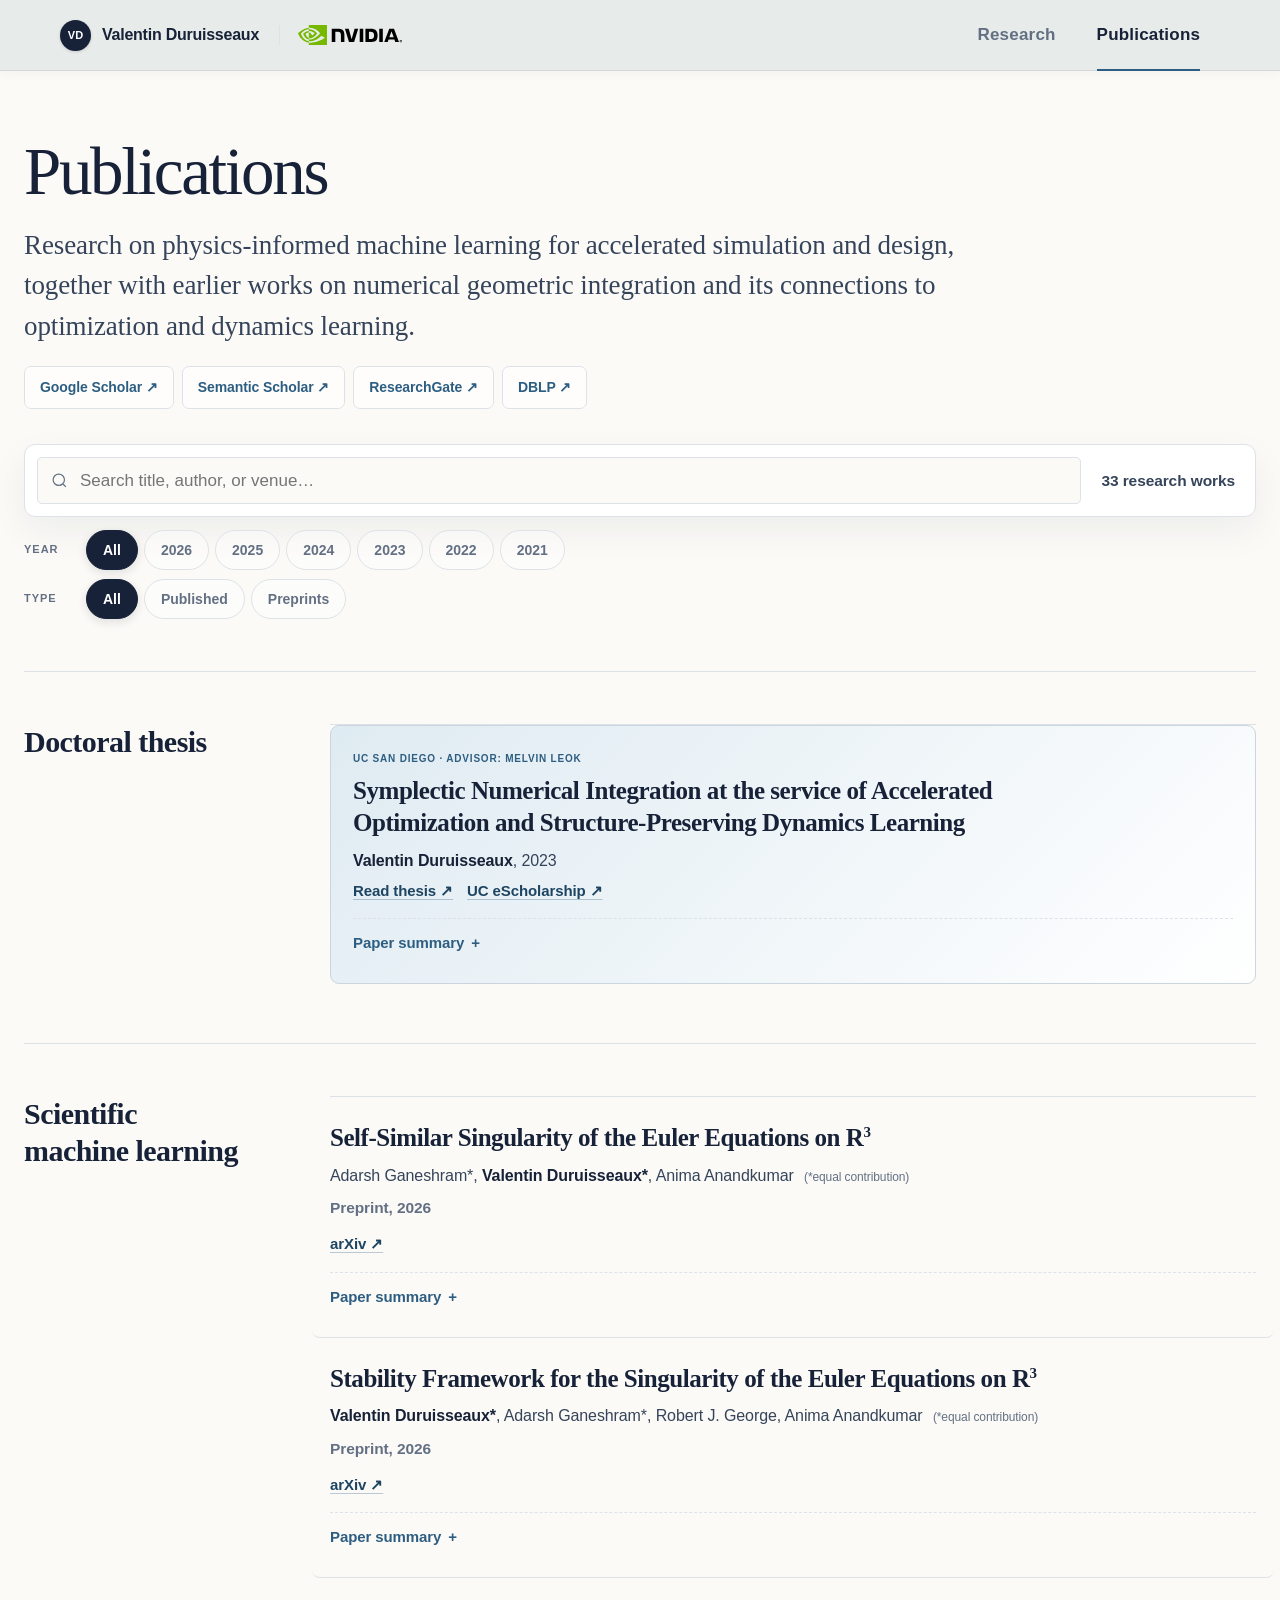
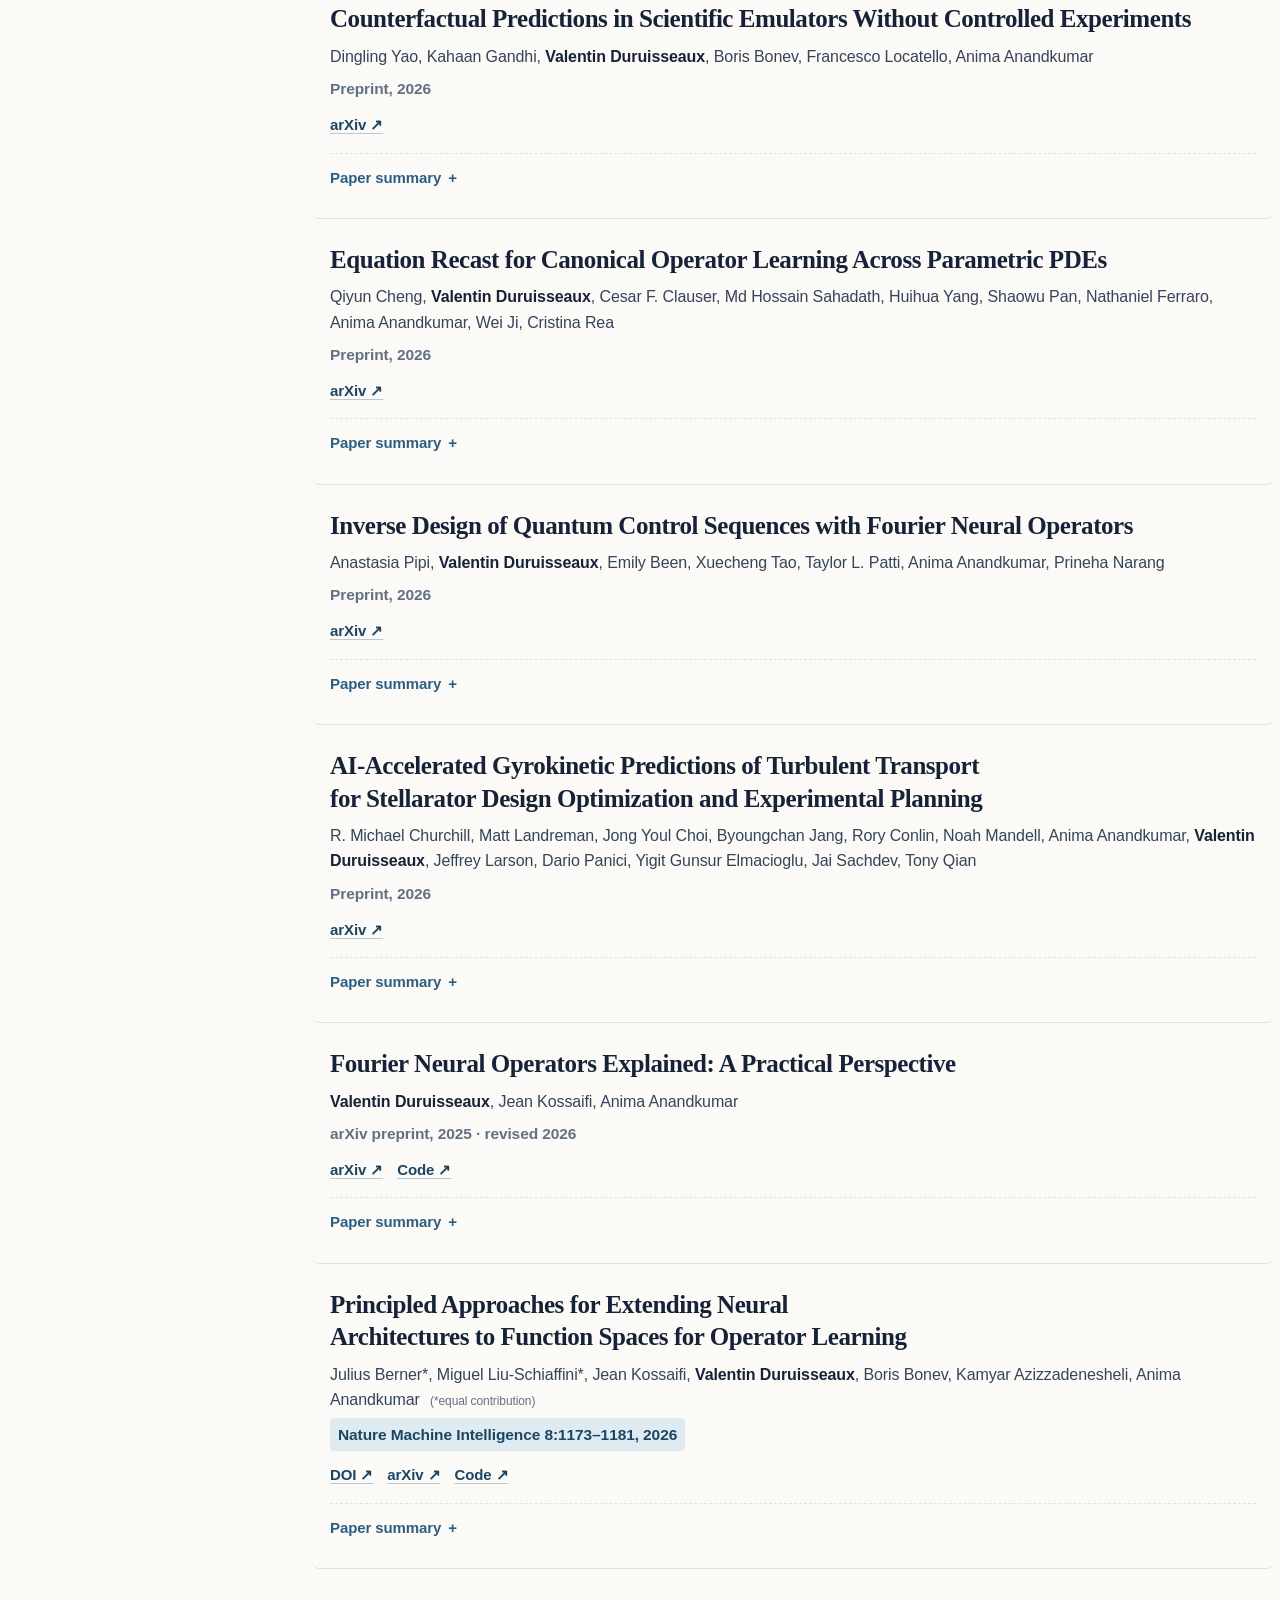
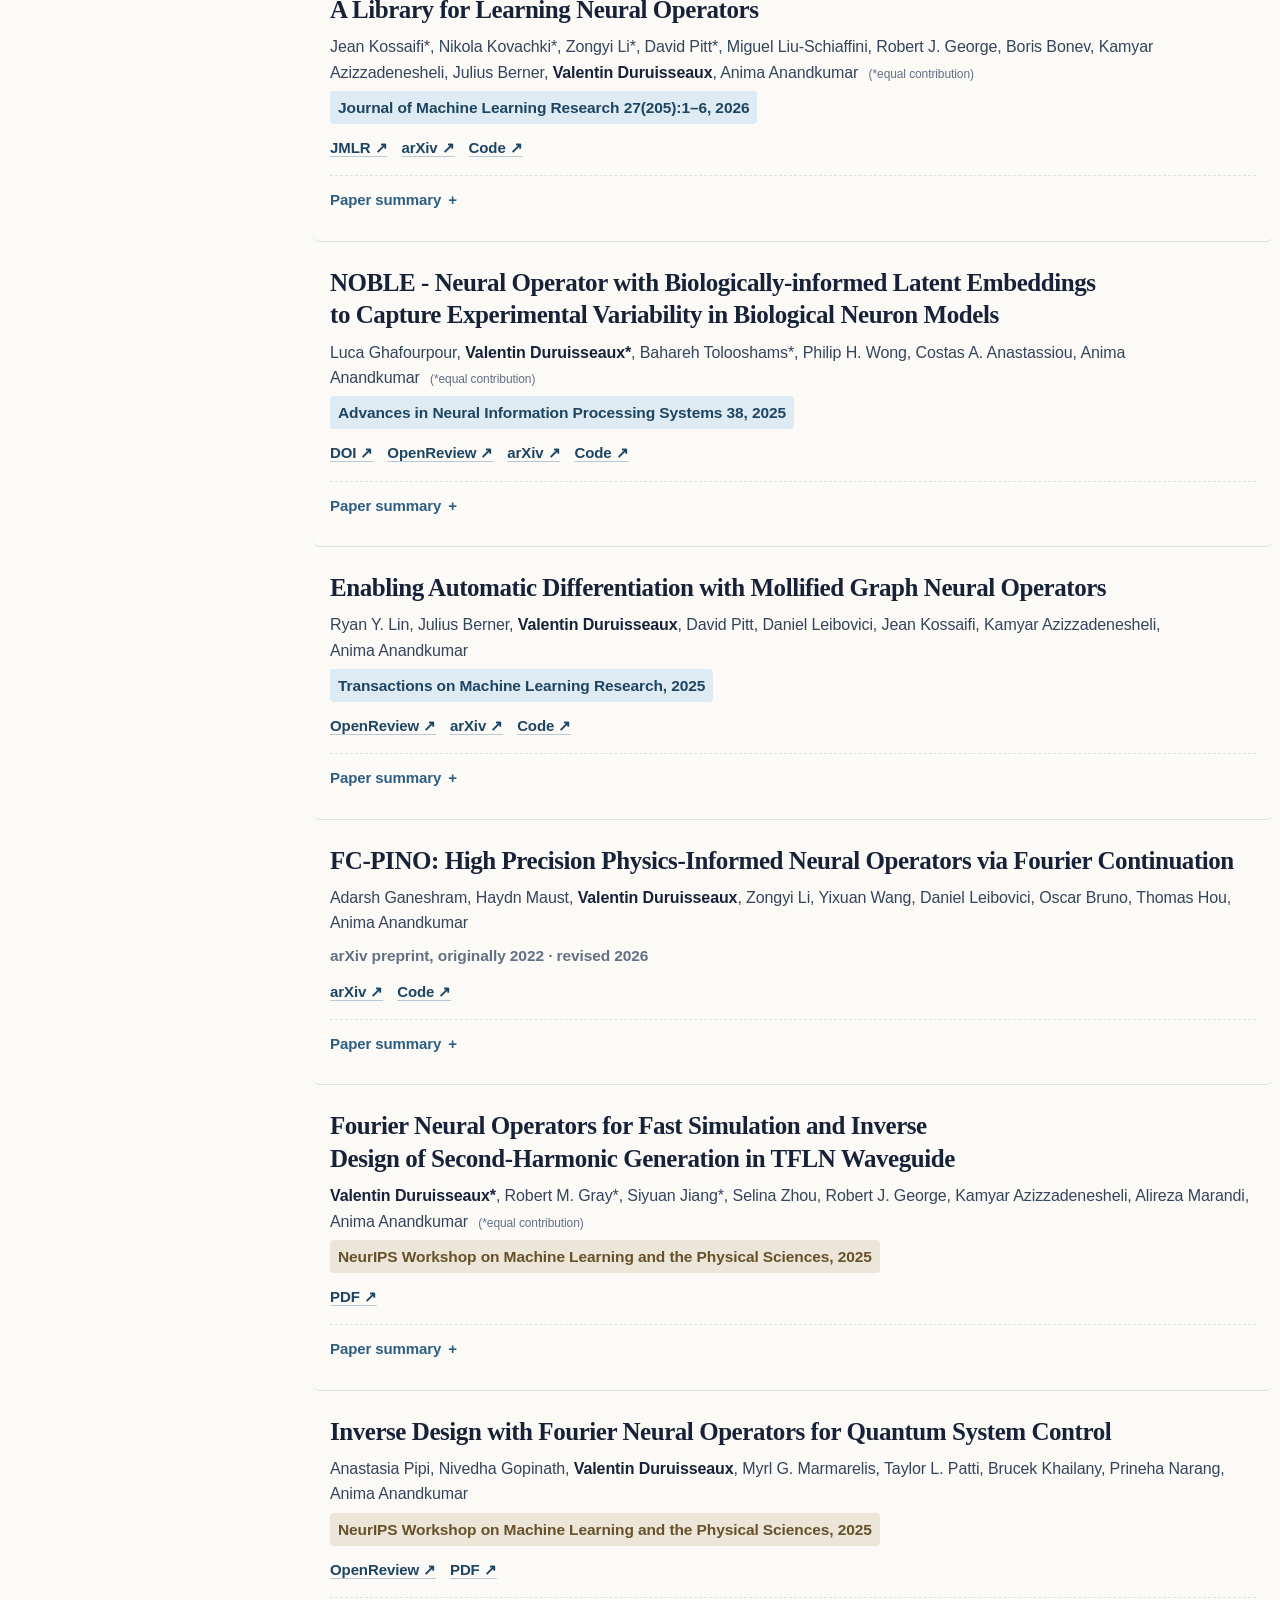
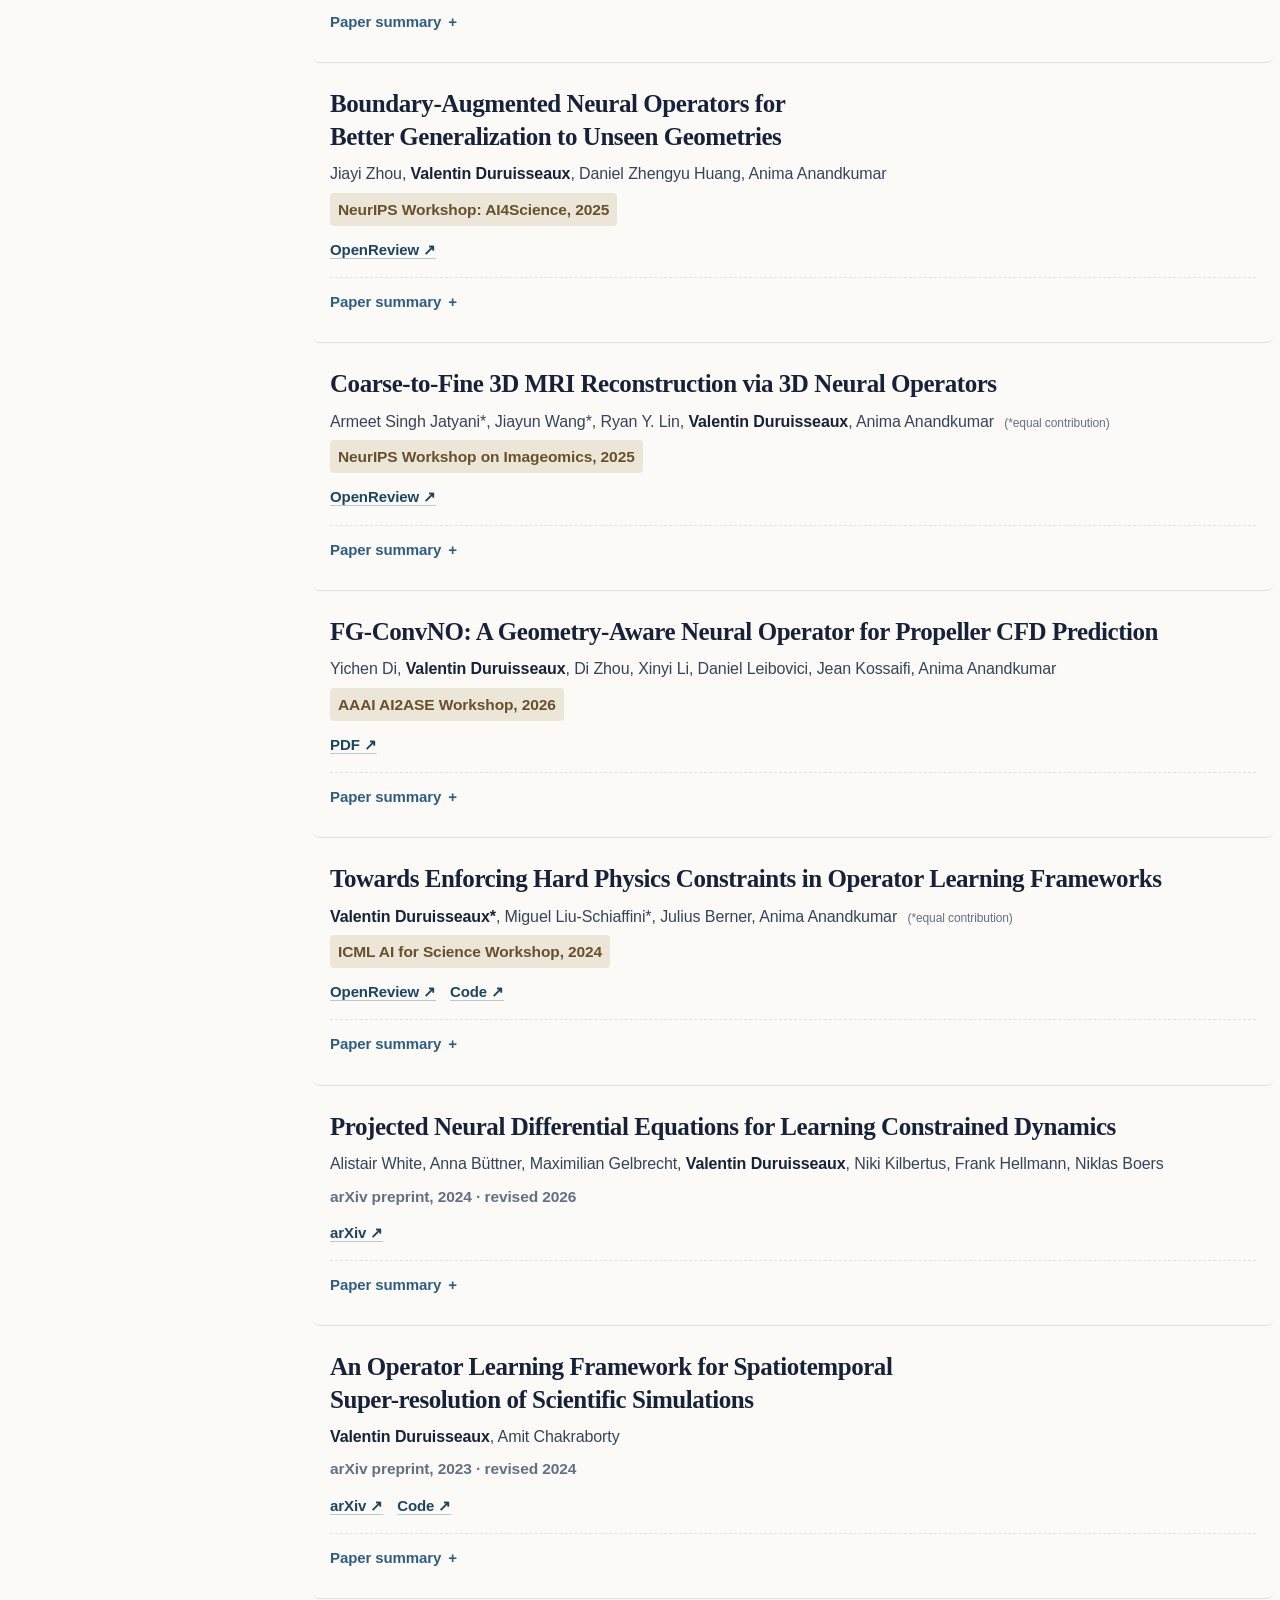
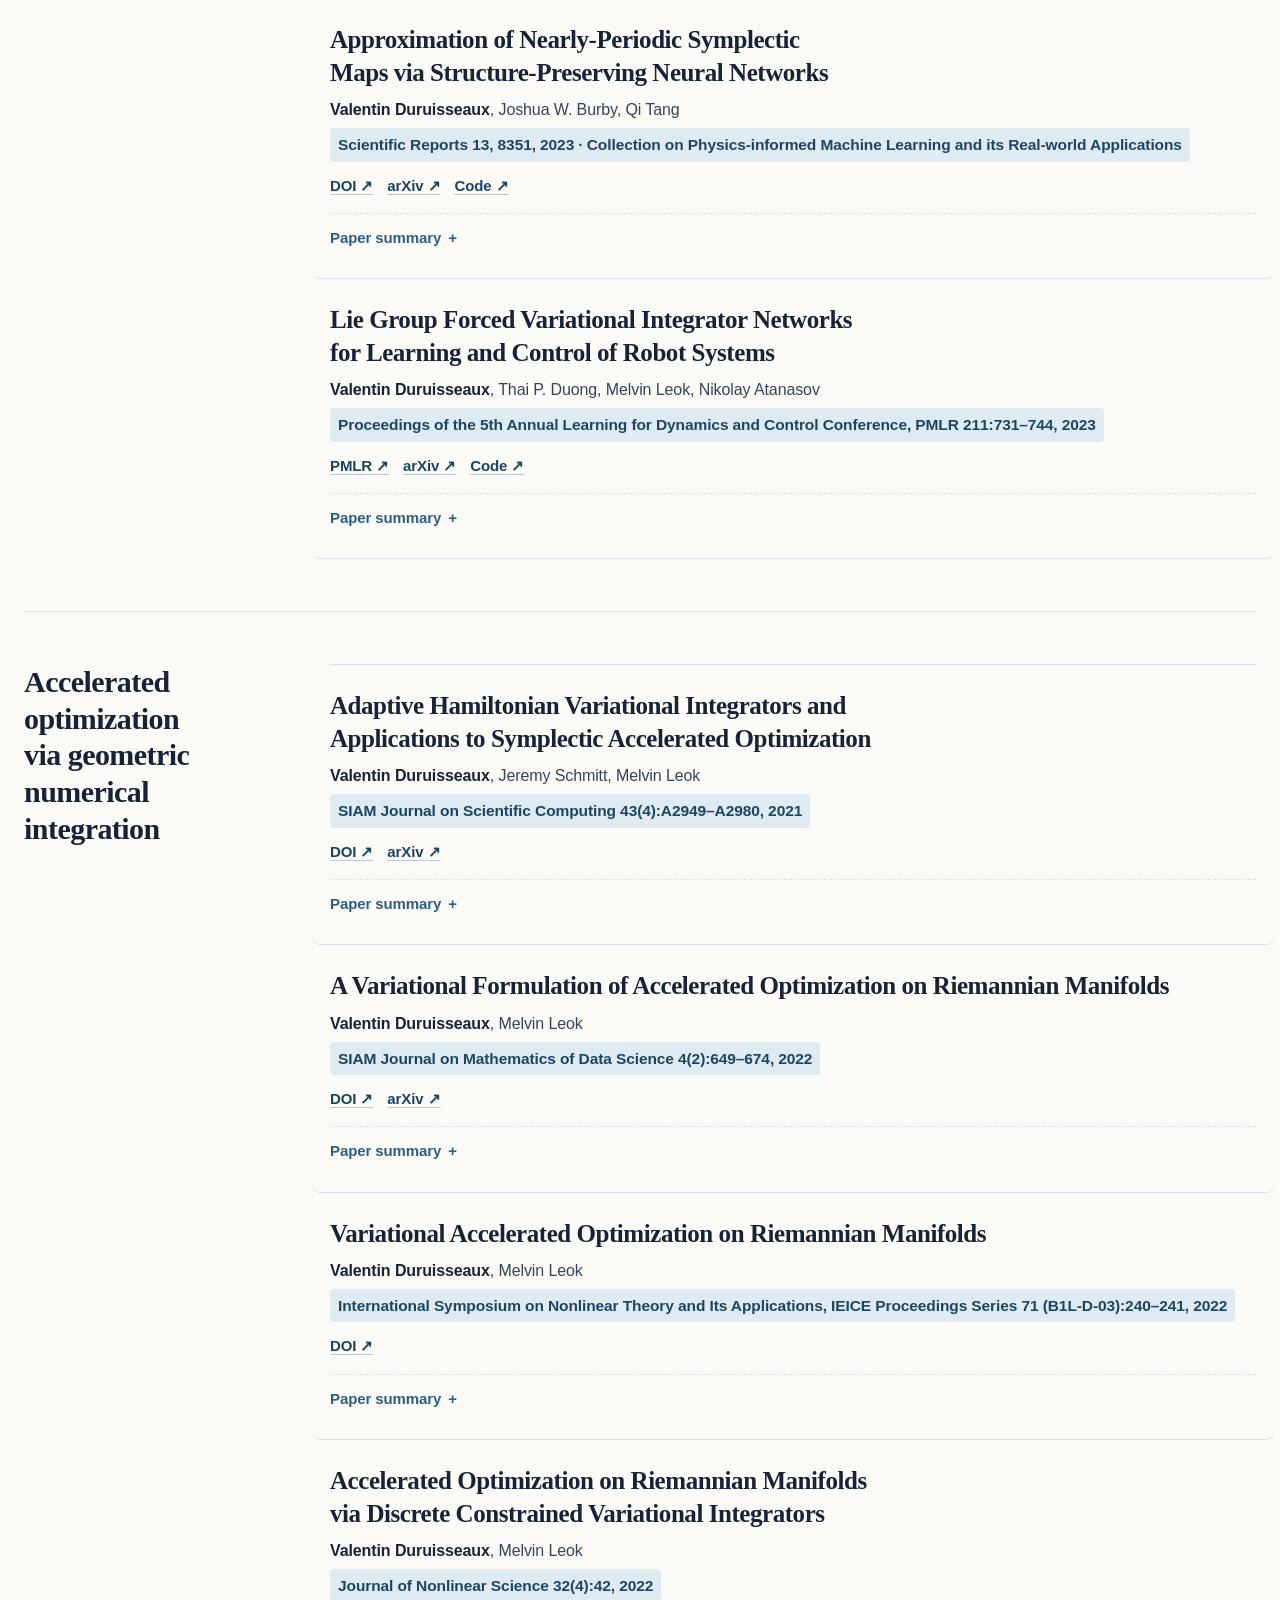
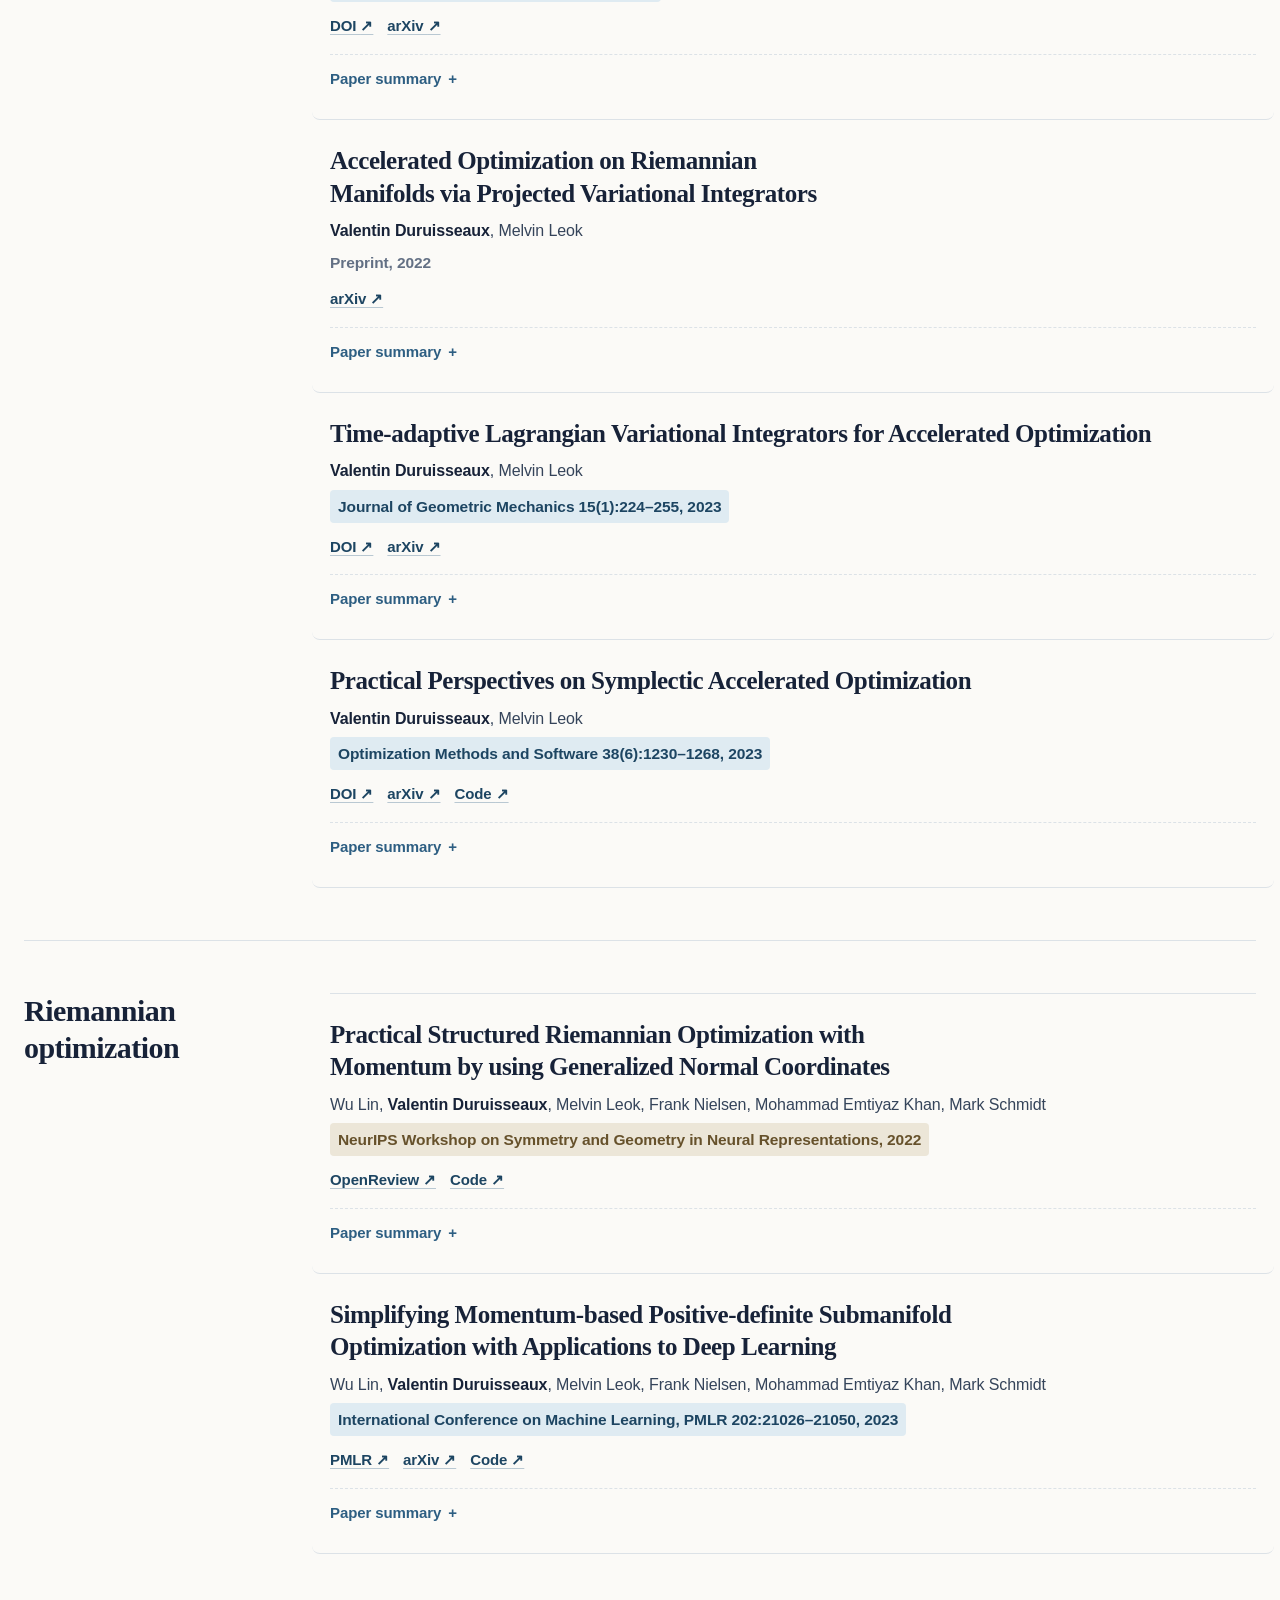
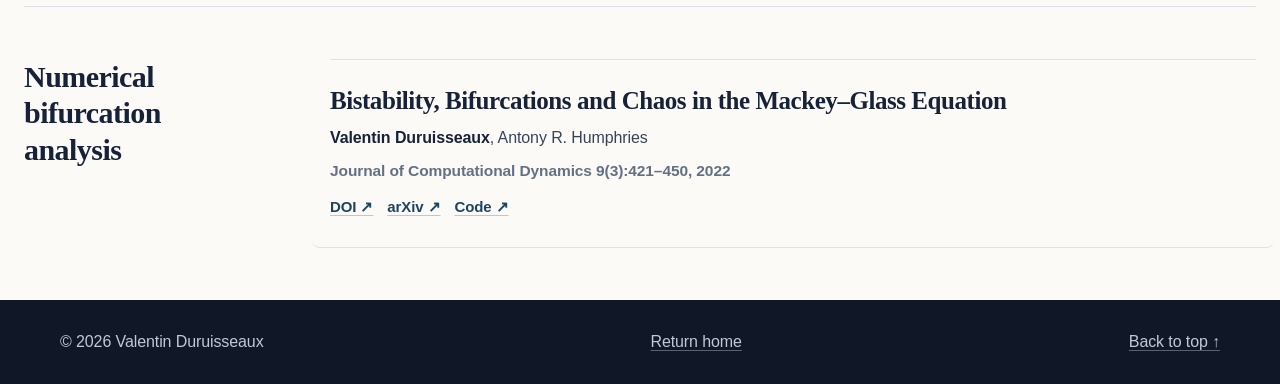
==== commit 262e6068: "Add publication" ====
--- a/publications.html
+++ b/publications.html
@@ -41,7 +41,7 @@
           <svg viewBox="0 0 24 24" aria-hidden="true"><path d="m21 21-4.35-4.35m2.35-5.65a8 8 0 1 1-16 0 8 8 0 0 1 16 0Z"/></svg>
           <input id="publication-search" type="search" placeholder="Search title, author, or venue…" autocomplete="off">
         </label>
-        <p class="result-count" aria-live="polite"><span id="publication-count">32</span> research works</p>
+        <p class="result-count" aria-live="polite"><span id="publication-count">33</span> research works</p>
       </div>
       <div class="publication-filters reveal" aria-label="Filter publications">
         <div class="filter-row" role="group" aria-label="Filter by year">
@@ -100,6 +100,14 @@
             <p class="paper-links"><a href="https://arxiv.org/abs/2609.10860">arXiv <span aria-hidden="true">↗</span></a></p>
           </div>
         </article>
+        <article class="publication" id="reroute">
+          <div class="publication-body">
+            <h3>Counterfactual Predictions in Scientific Emulators Without Controlled Experiments</h3>
+            <p class="authors">Dingling Yao, Kahaan Gandhi, <strong>Valentin Duruisseaux</strong>, Boris Bonev, Francesco Locatello, Anima Anandkumar</p>
+            <p class="venue">Preprint, 2026</p>
+            <p class="paper-links"><a href="https://arxiv.org/abs/2610.02252">arXiv <span aria-hidden="true">↗</span></a></p>
+          </div>
+        </article>
         <article class="publication" id="equation-recast">
           <div class="publication-body">
             <h3>Equation Recast for Canonical Operator Learning Across Parametric PDEs</h3>
@@ -372,6 +380,6 @@
       <a href="#main">Back to top ↑</a>
     </div>
   </footer>
-  <script src="script.js?v=20260926-stellarator" defer></script>
+  <script src="script.js?v=20261004-reroute-summary" defer></script>
 </body>
 </html>
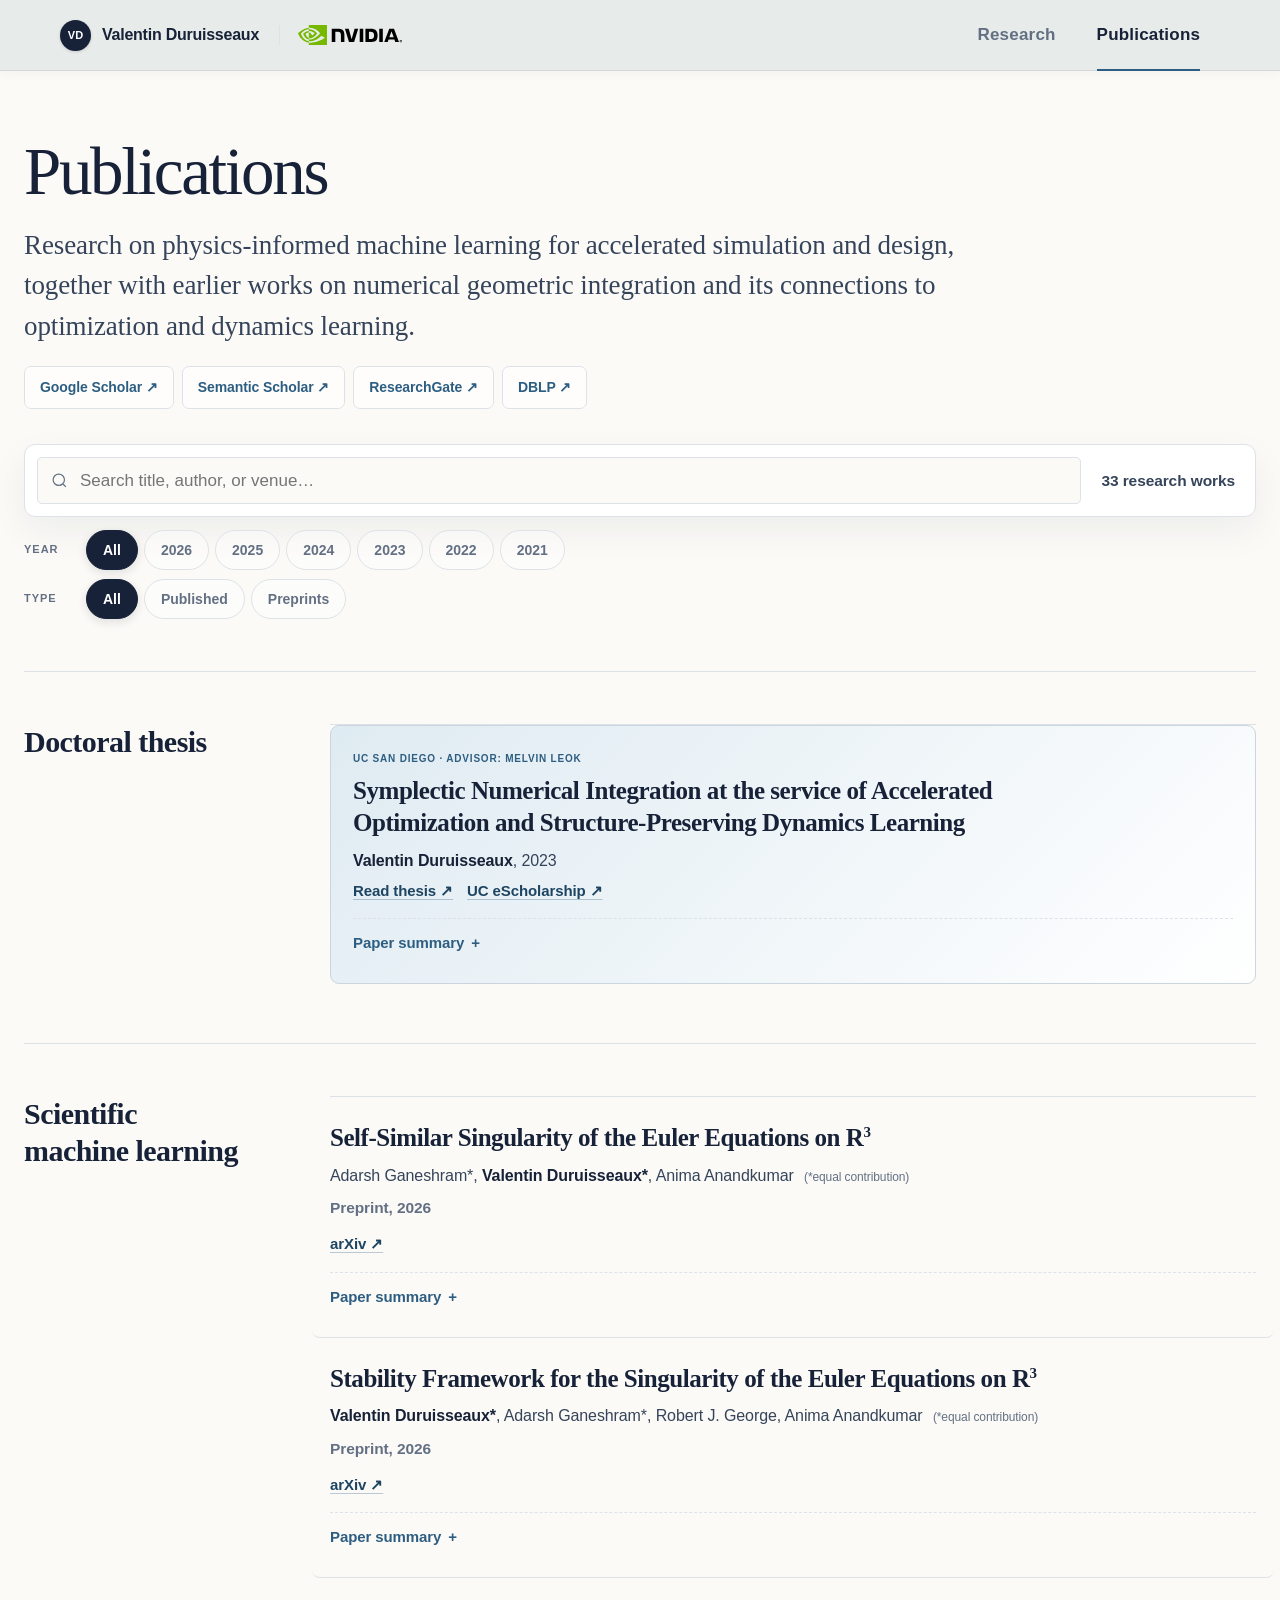
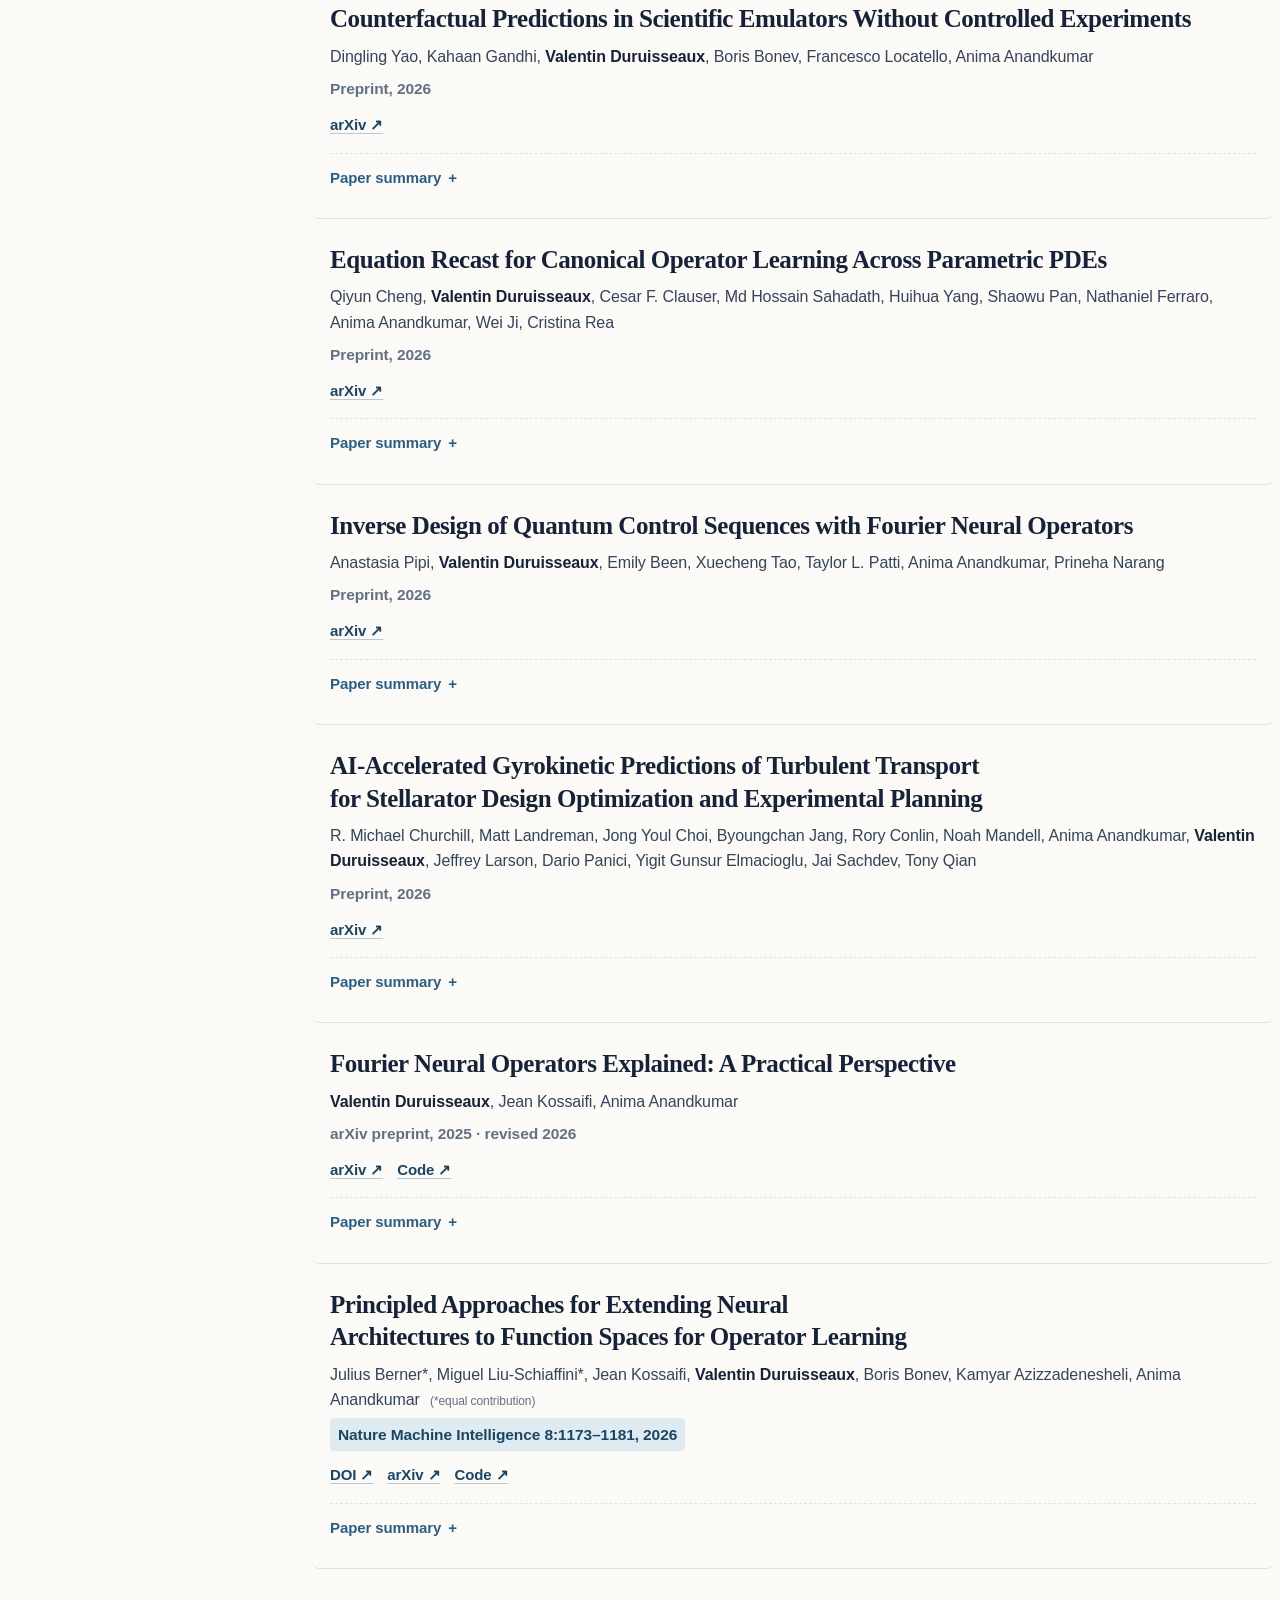
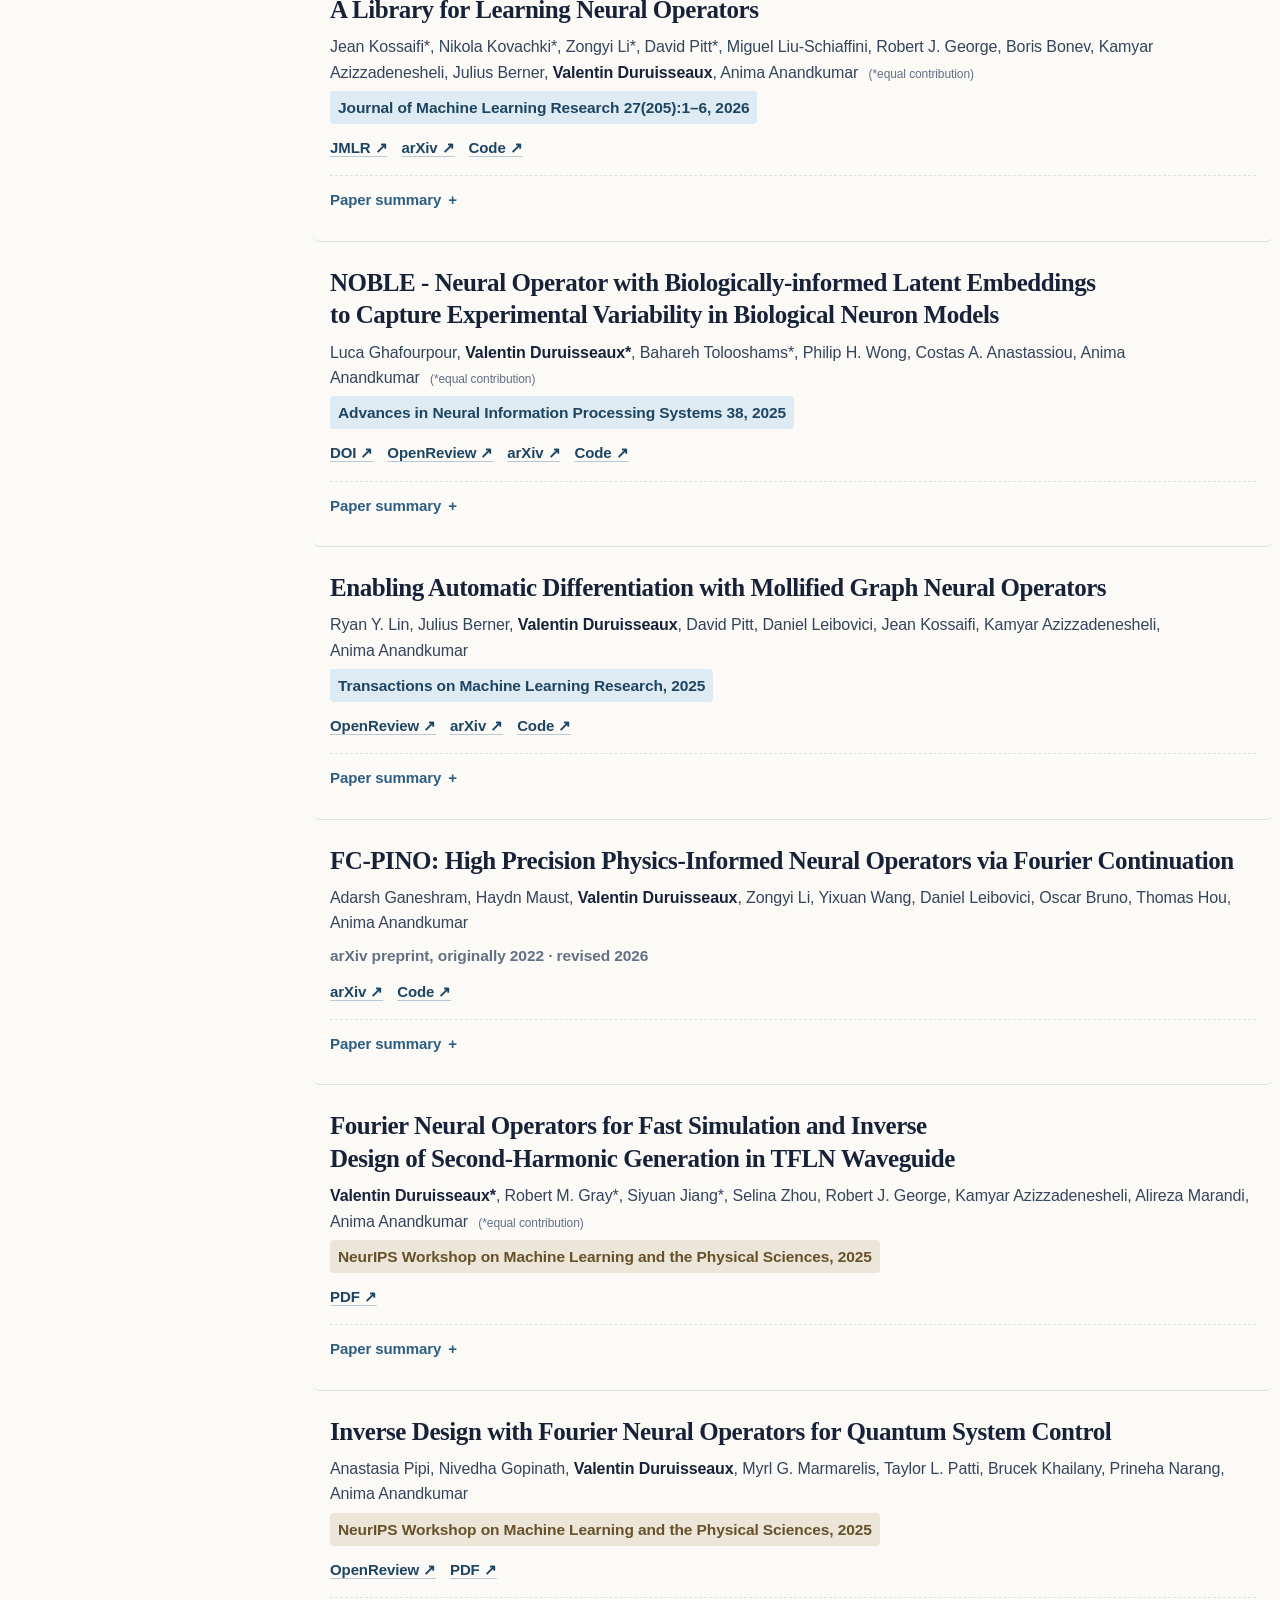
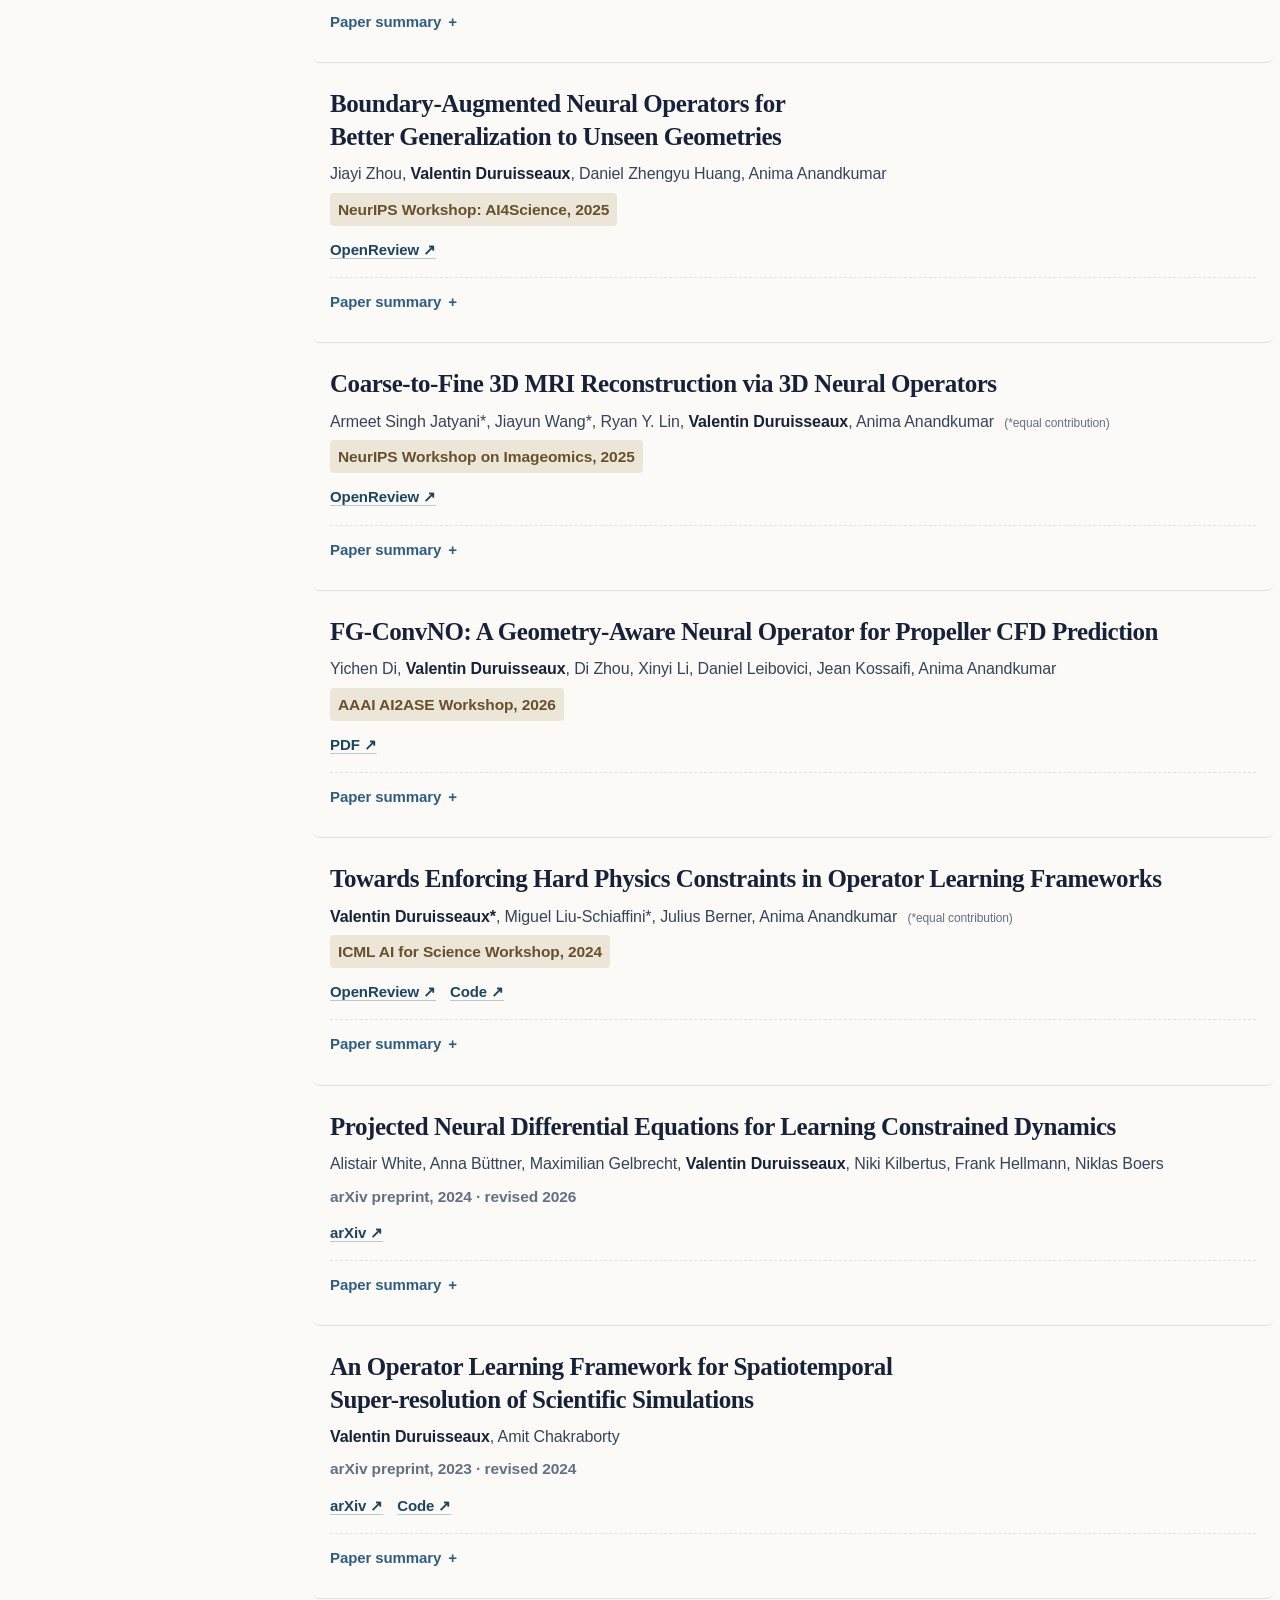
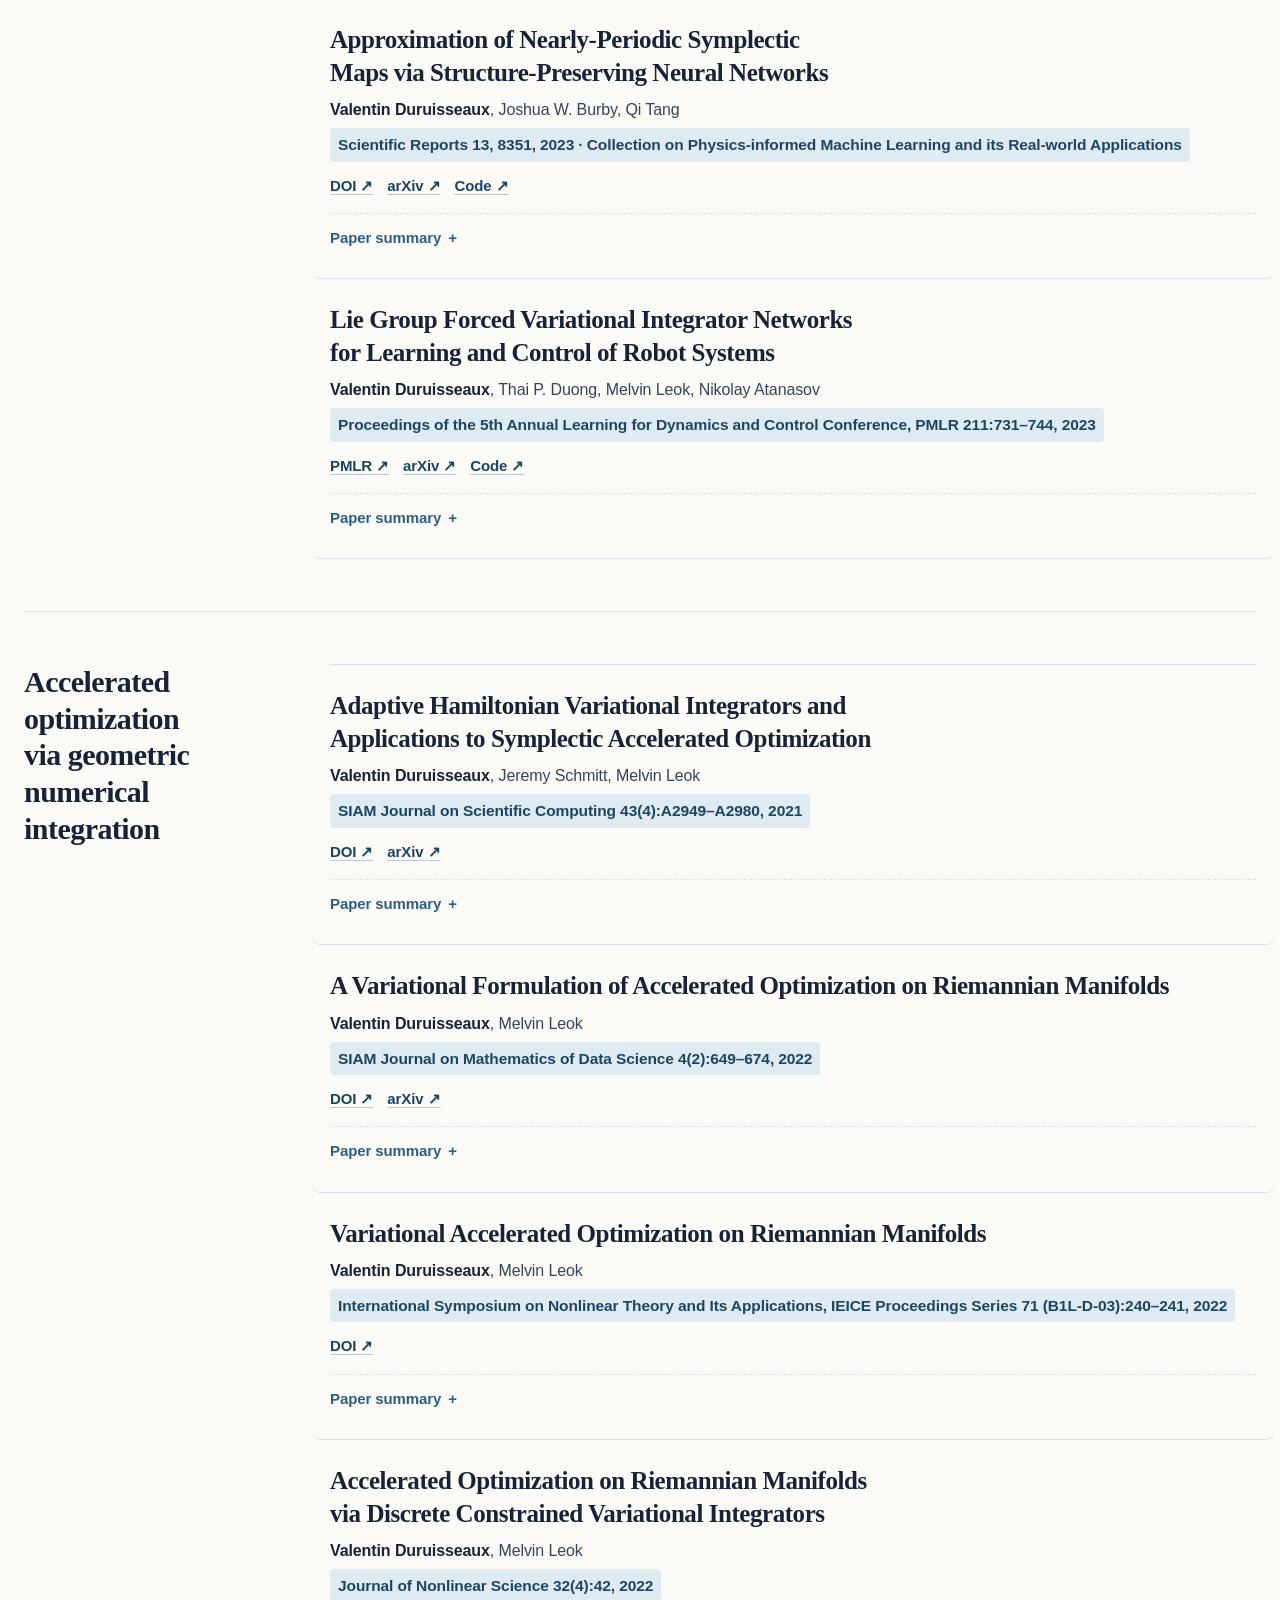
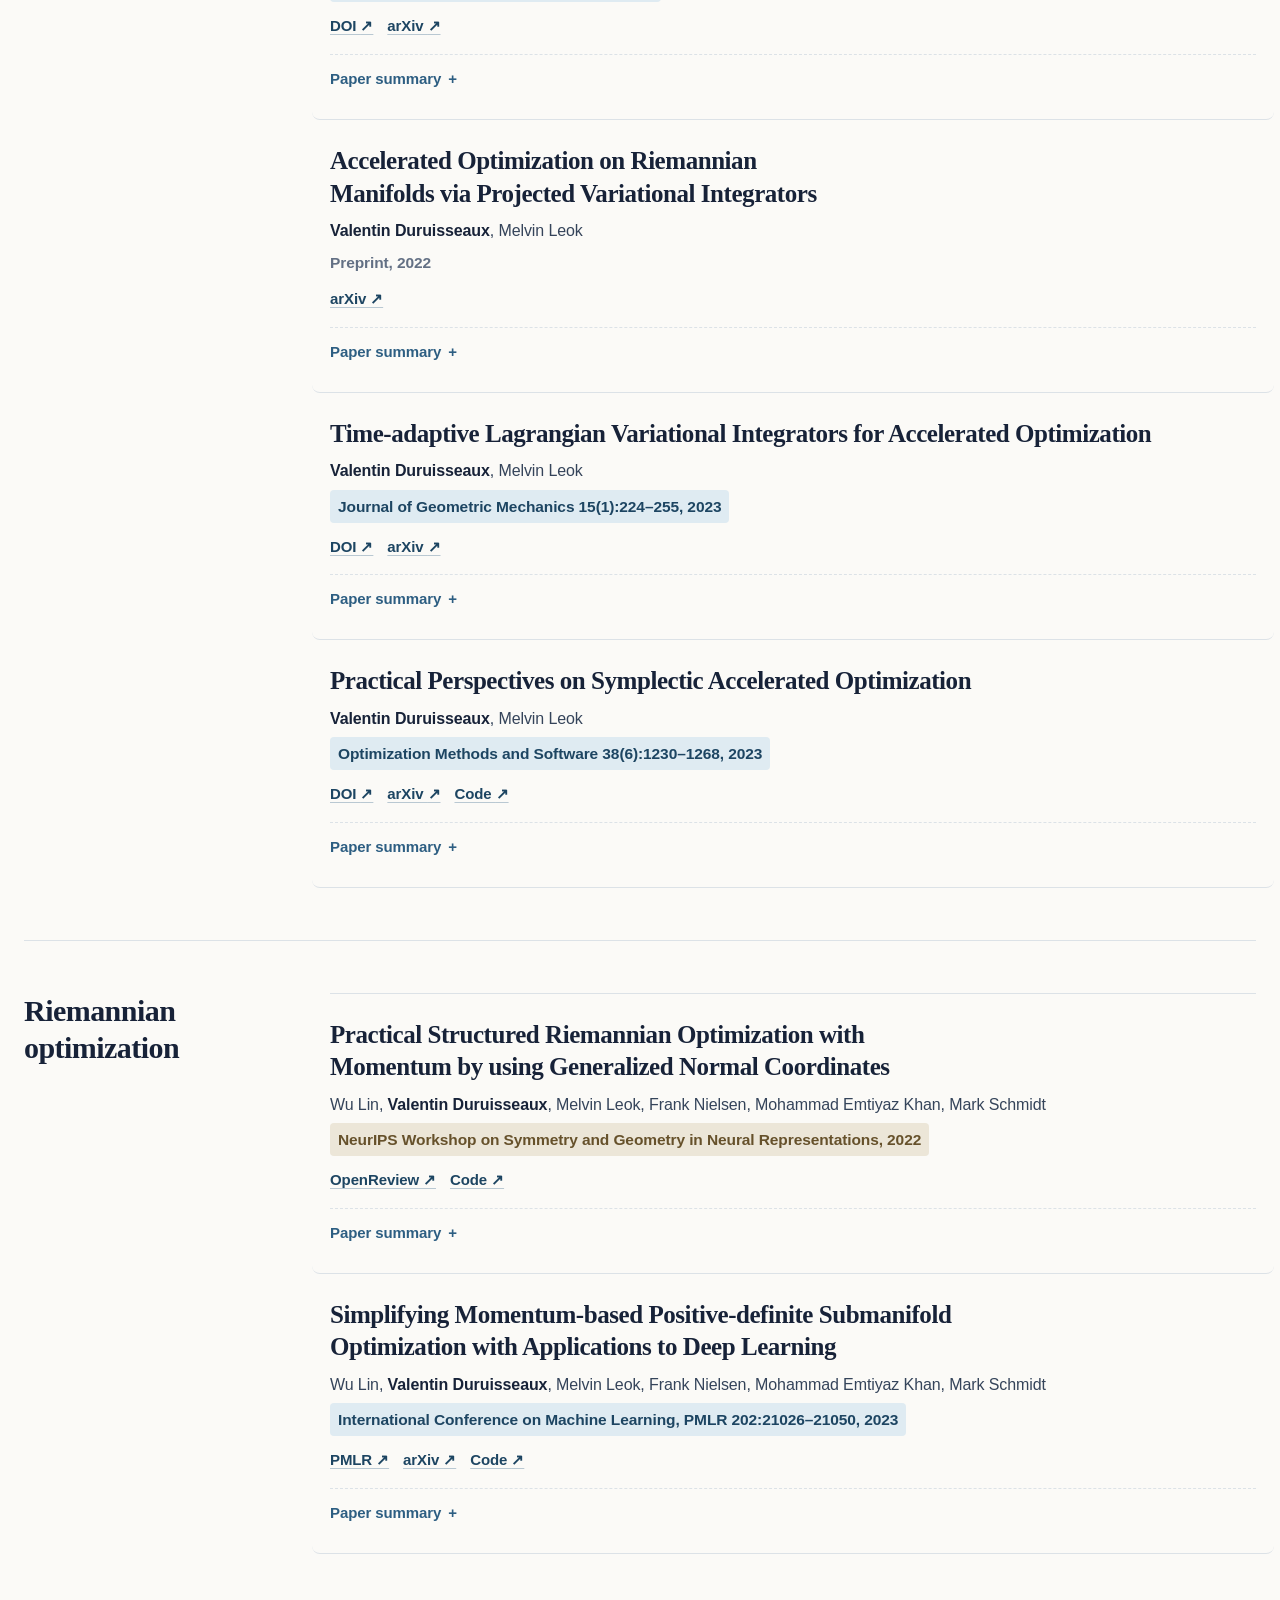
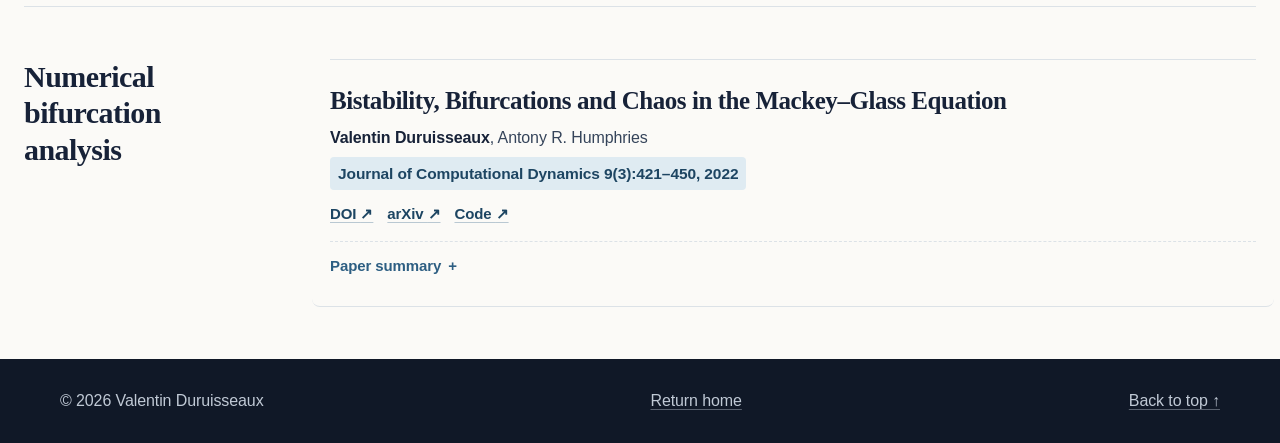
==== commit 6b4c74a6: "Complete publication update" ====
--- a/publications.html
+++ b/publications.html
@@ -380,6 +380,6 @@
       <a href="#main">Back to top ↑</a>
     </div>
   </footer>
-  <script src="script.js?v=20261004-reroute-summary" defer></script>
+  <script src="script.js?v=20261004-reroute-complete" defer></script>
 </body>
 </html>
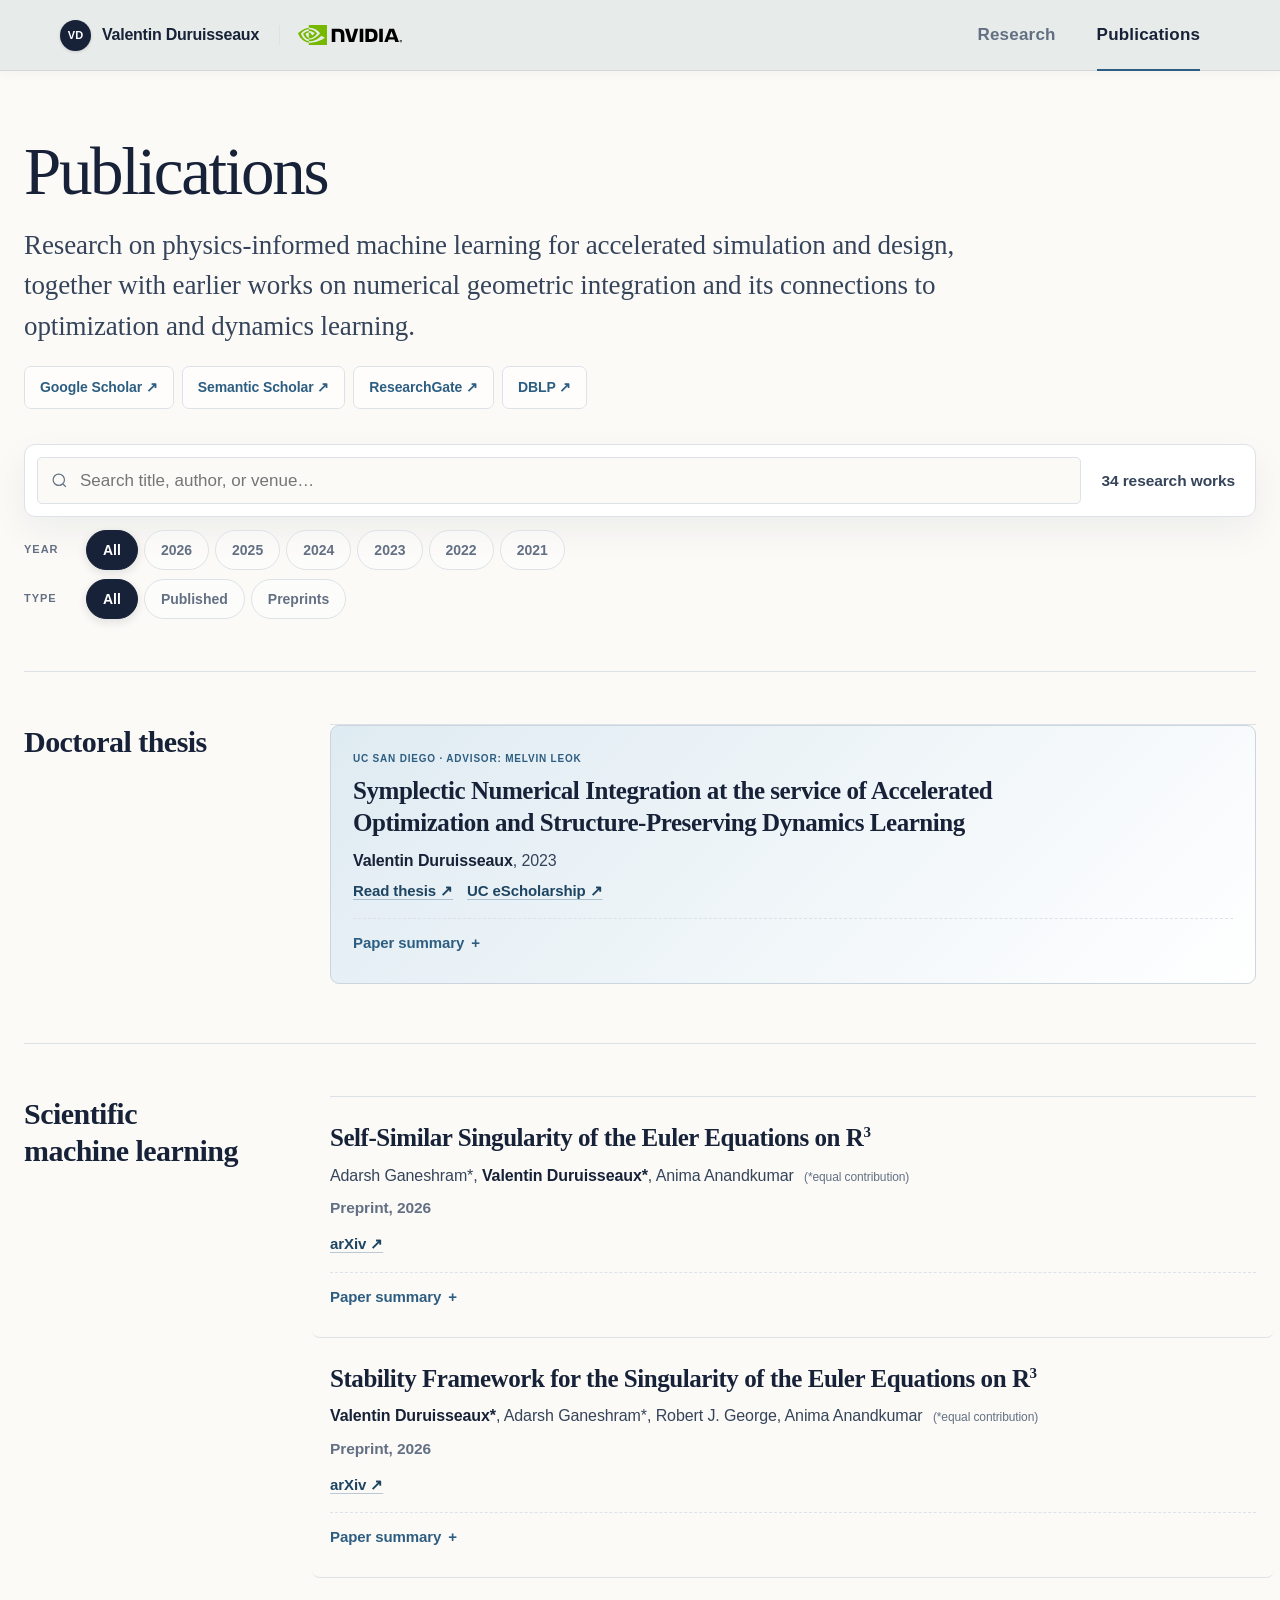
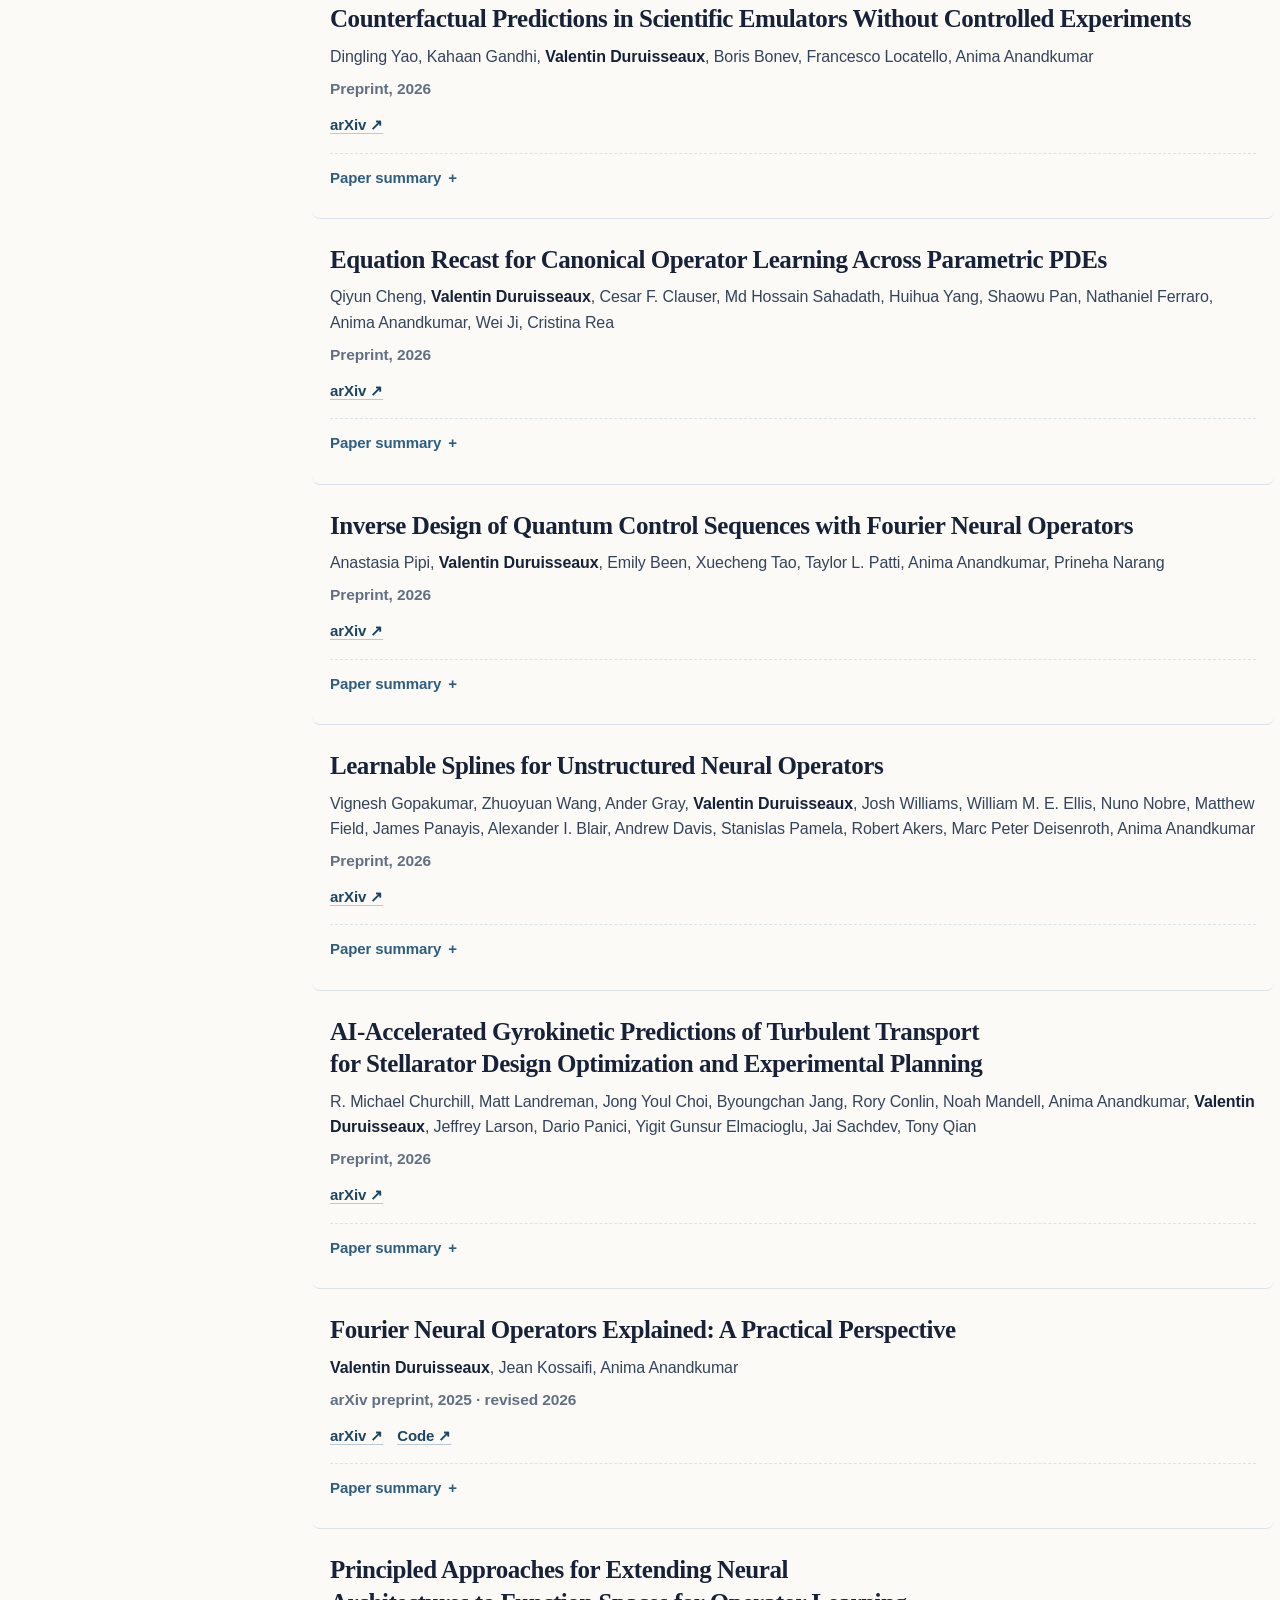
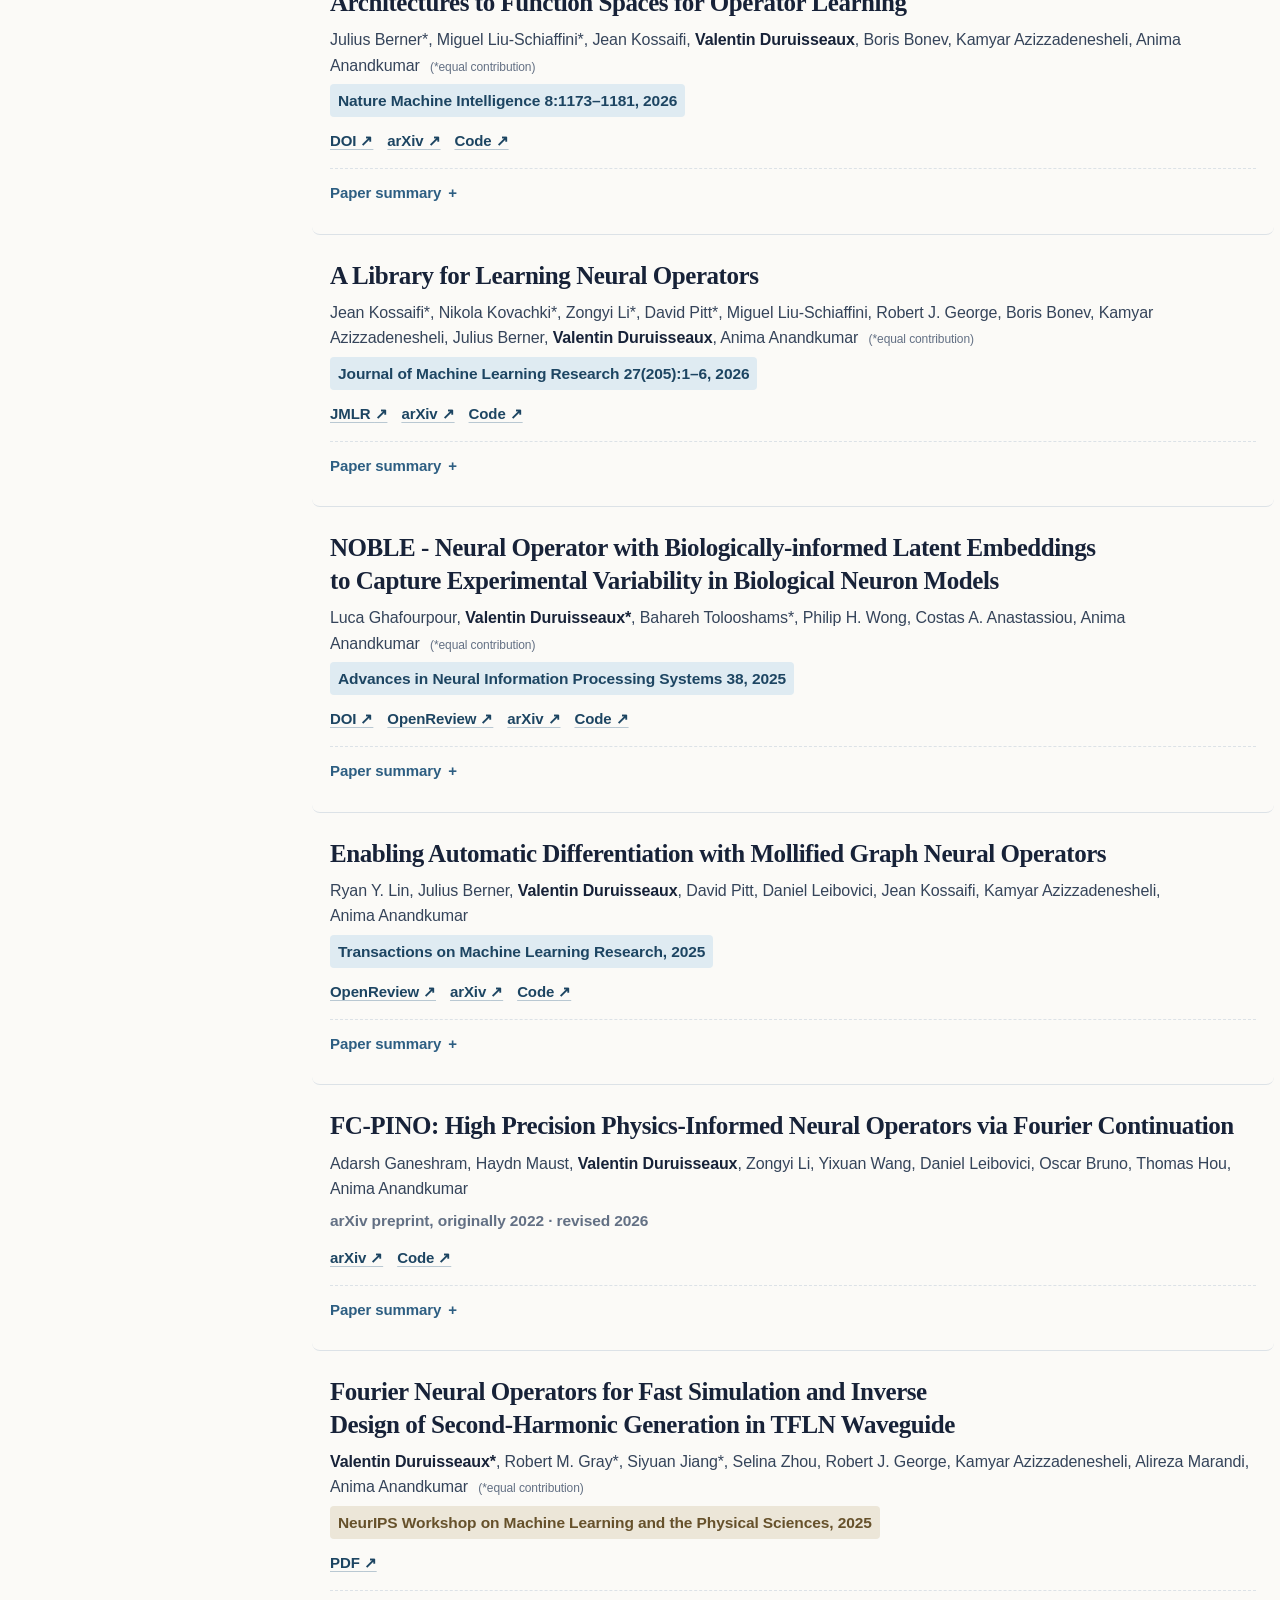
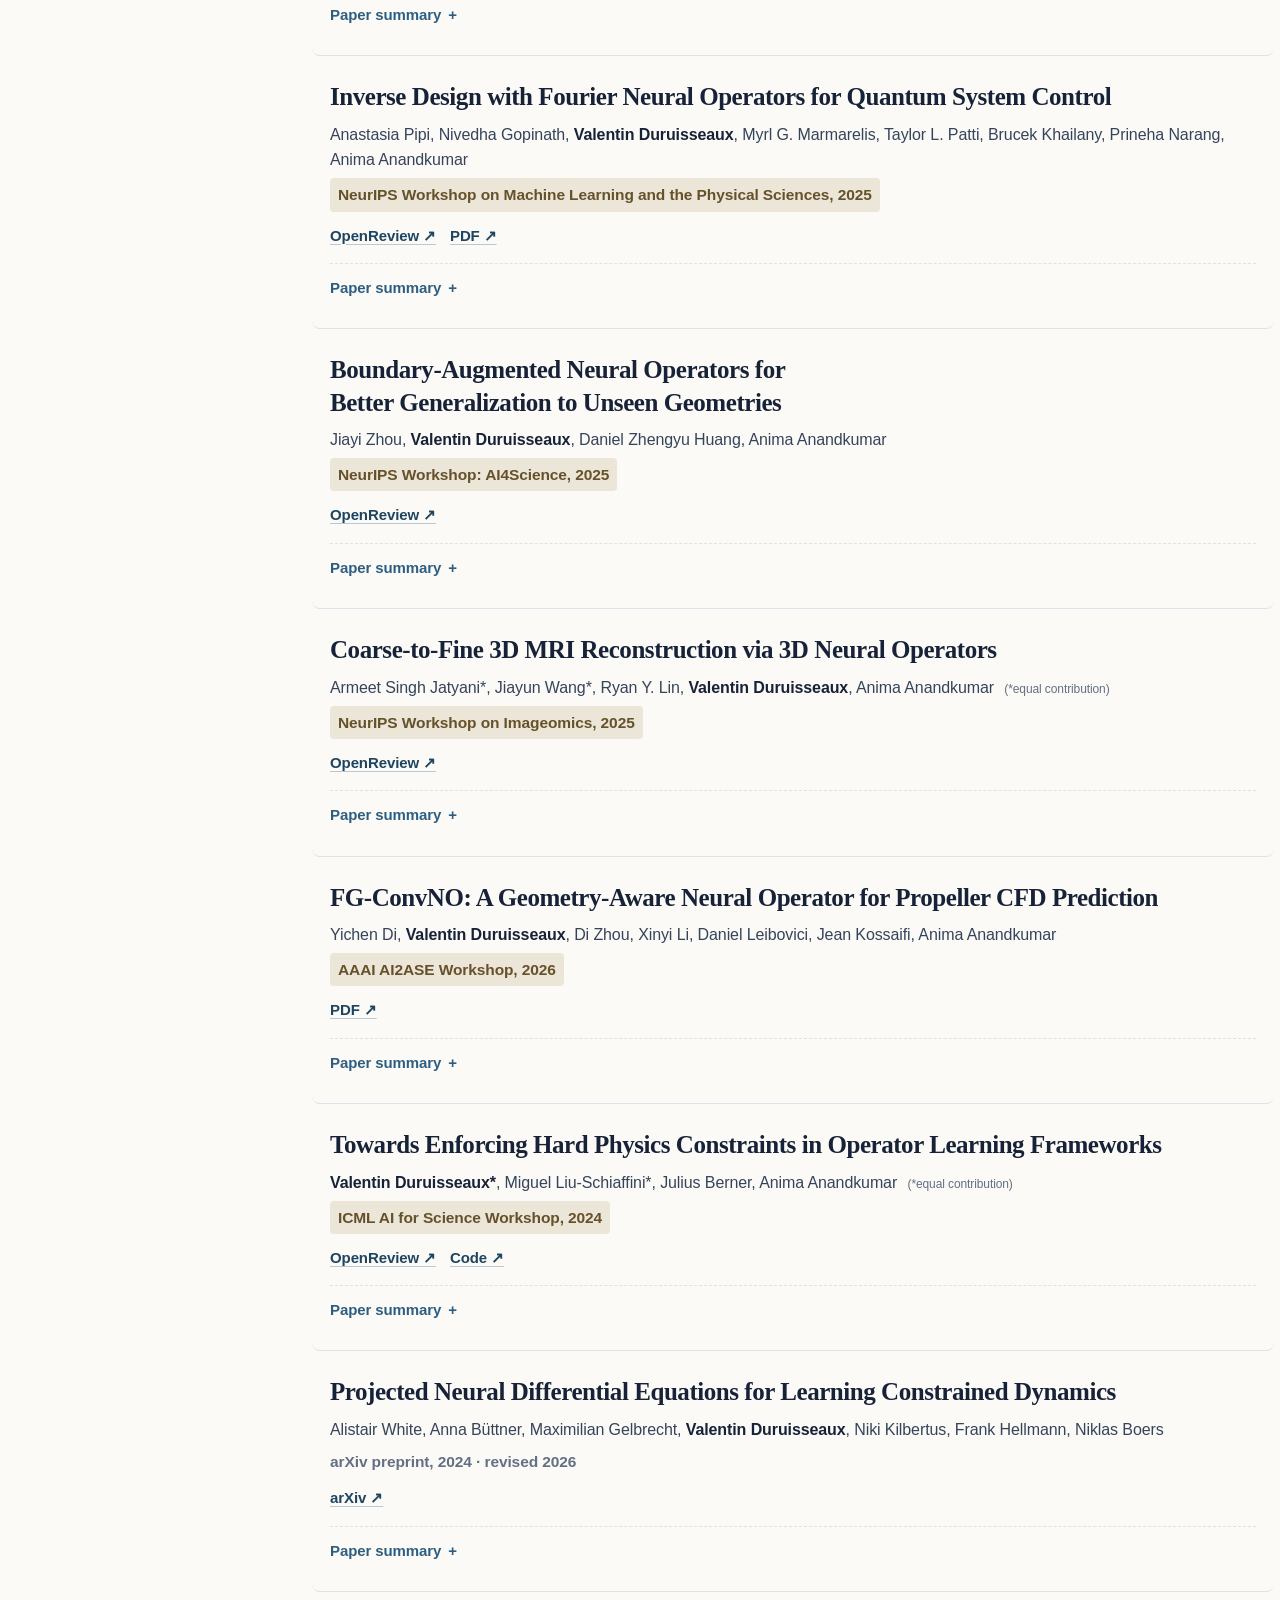
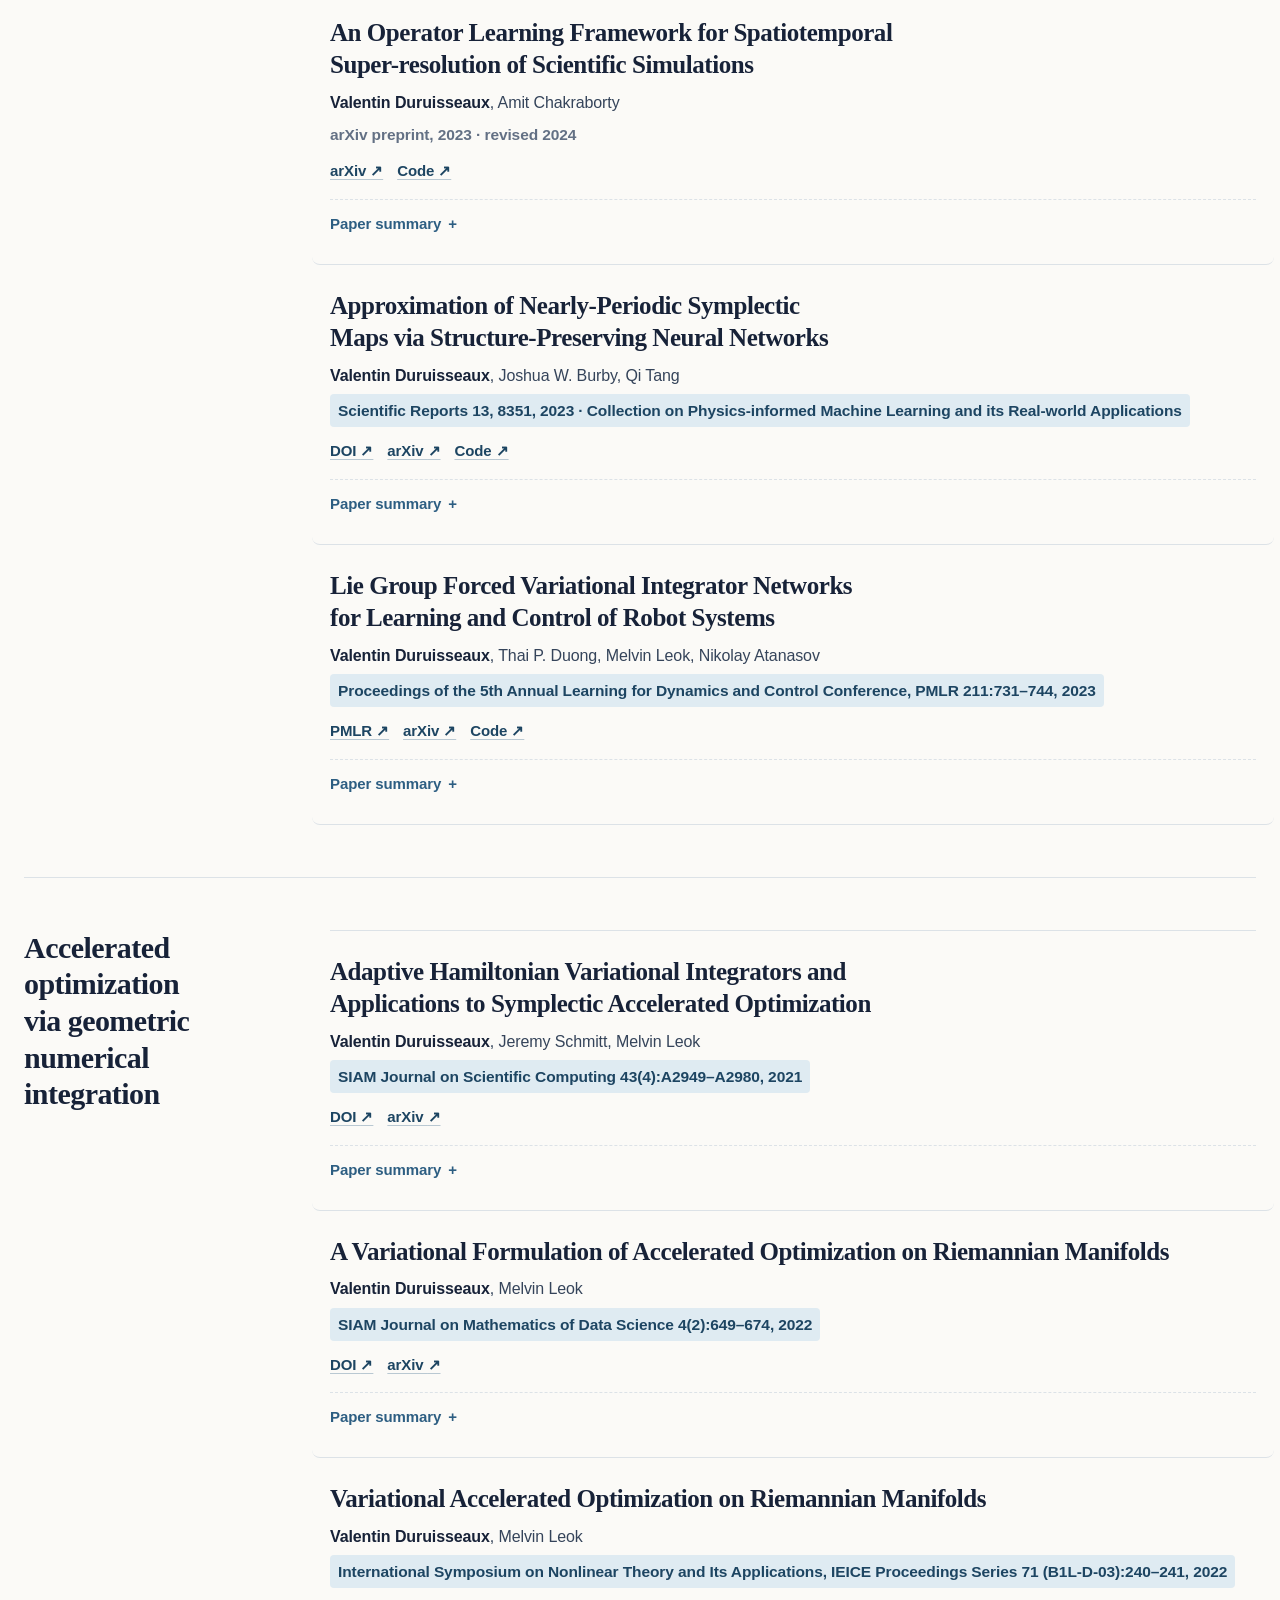
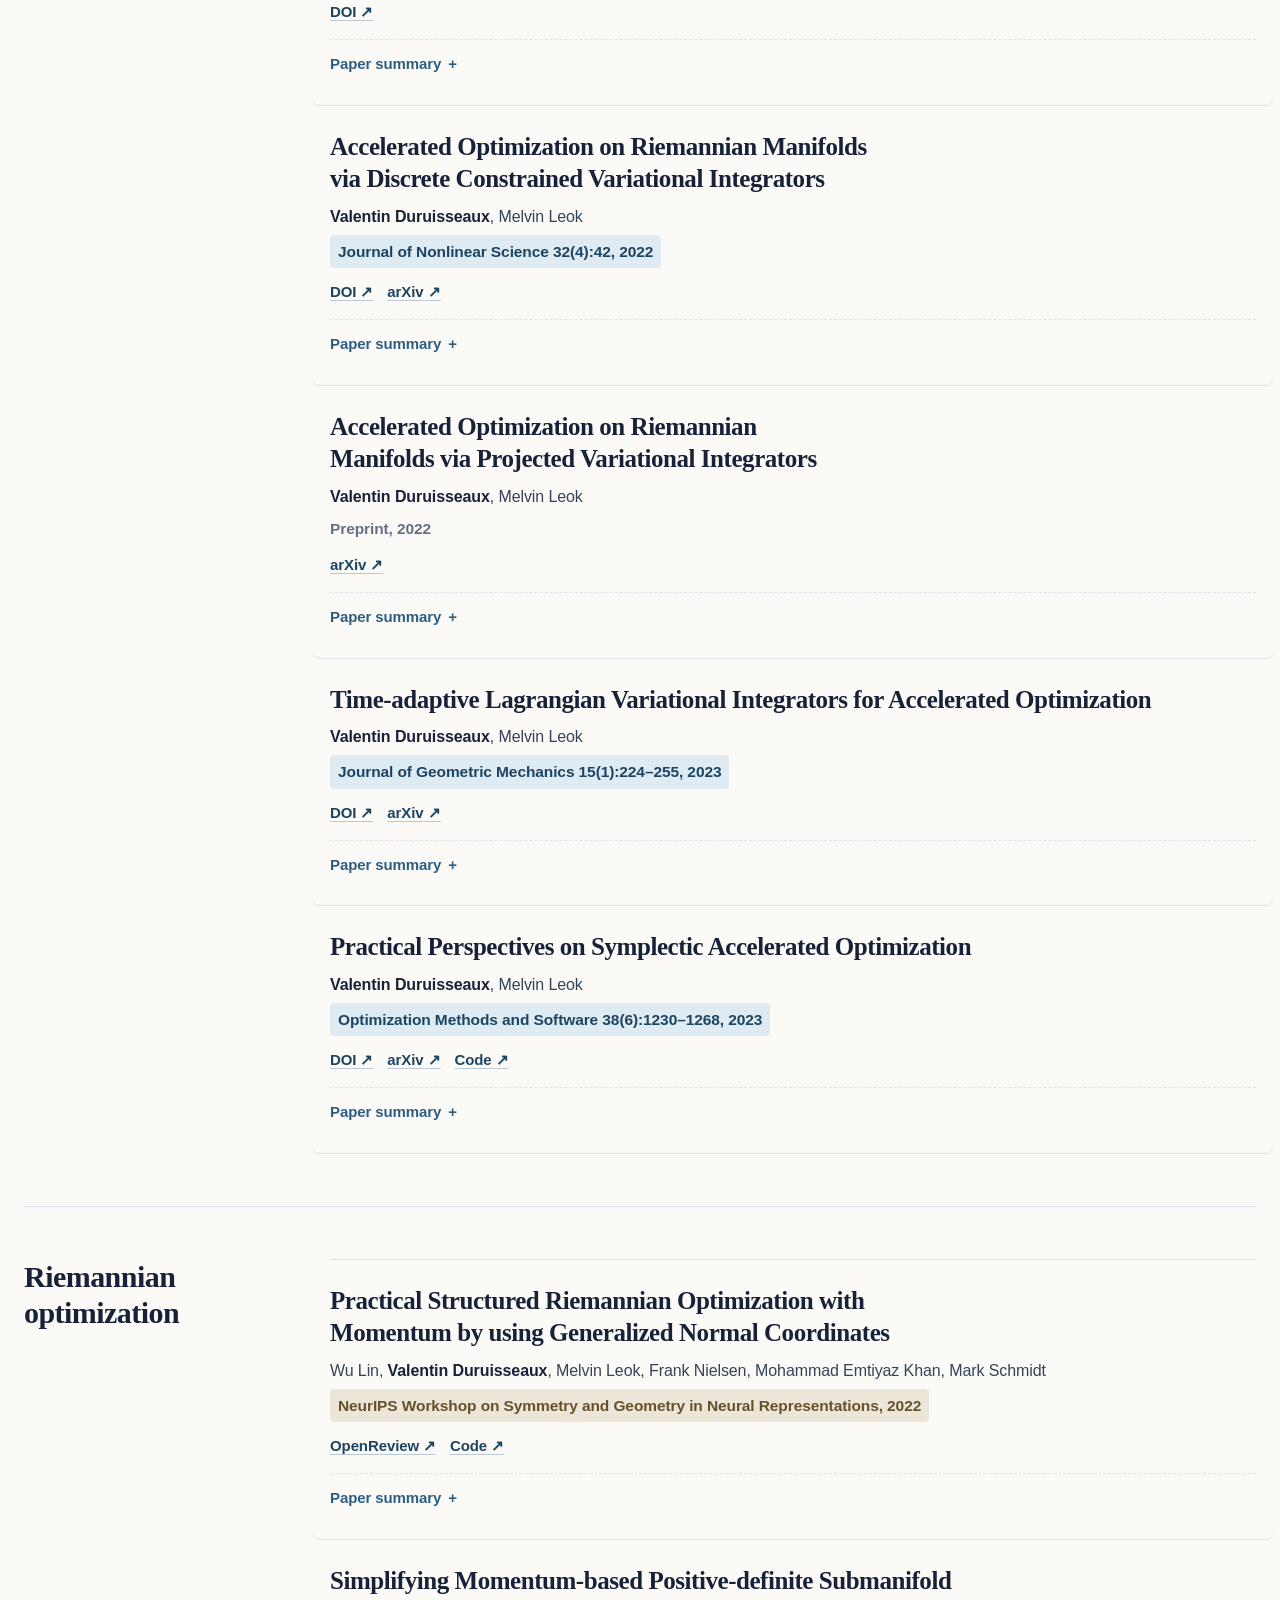
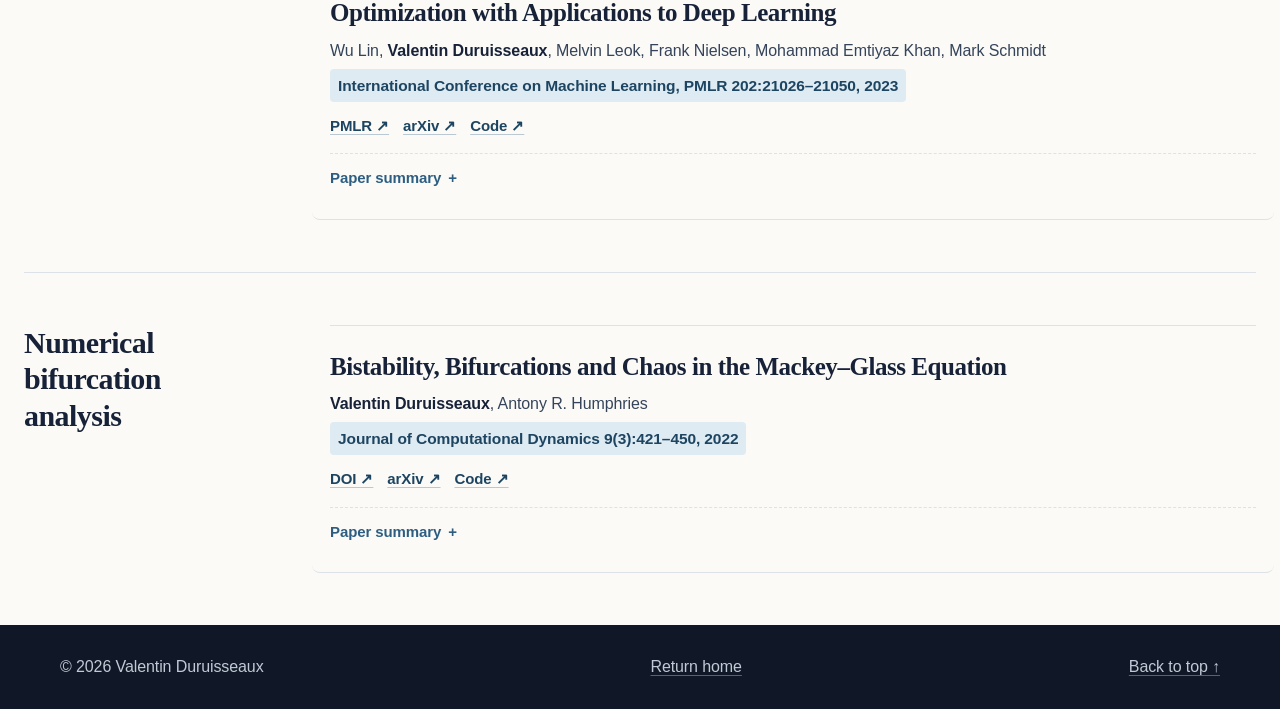
==== commit 10db22fd: "Add  publication" ====
--- a/publications.html
+++ b/publications.html
@@ -41,7 +41,7 @@
           <svg viewBox="0 0 24 24" aria-hidden="true"><path d="m21 21-4.35-4.35m2.35-5.65a8 8 0 1 1-16 0 8 8 0 0 1 16 0Z"/></svg>
           <input id="publication-search" type="search" placeholder="Search title, author, or venue…" autocomplete="off">
         </label>
-        <p class="result-count" aria-live="polite"><span id="publication-count">33</span> research works</p>
+        <p class="result-count" aria-live="polite"><span id="publication-count">34</span> research works</p>
       </div>
       <div class="publication-filters reveal" aria-label="Filter publications">
         <div class="filter-row" role="group" aria-label="Filter by year">
@@ -124,6 +124,14 @@
             <p class="paper-links"><a href="https://arxiv.org/abs/2608.03702">arXiv <span aria-hidden="true">↗</span></a></p>
           </div>
         </article>
+        <article class="publication" id="learnable-splines">
+          <div class="publication-body">
+            <h3>Learnable Splines for Unstructured Neural Operators</h3>
+            <p class="authors">Vignesh Gopakumar, Zhuoyuan Wang, Ander Gray, <strong>Valentin Duruisseaux</strong>, Josh Williams, William M. E. Ellis, Nuno Nobre, Matthew Field, James Panayis, Alexander I. Blair, Andrew Davis, Stanislas Pamela, Robert Akers, Marc Peter Deisenroth, Anima Anandkumar</p>
+            <p class="venue">Preprint, 2026</p>
+            <p class="paper-links"><a href="https://arxiv.org/abs/2610.22446">arXiv <span aria-hidden="true">↗</span></a></p>
+          </div>
+        </article>
         <article class="publication" id="ai-stellarator-optimization">
           <div class="publication-body">
             <h3>AI-Accelerated Gyrokinetic Predictions of Turbulent Transport for Stellarator Design Optimization and Experimental Planning</h3>
@@ -380,6 +388,6 @@
       <a href="#main">Back to top ↑</a>
     </div>
   </footer>
-  <script src="script.js?v=20261004-reroute-complete" defer></script>
+  <script src="script.js?v=20261018-learnable-splines" defer></script>
 </body>
 </html>
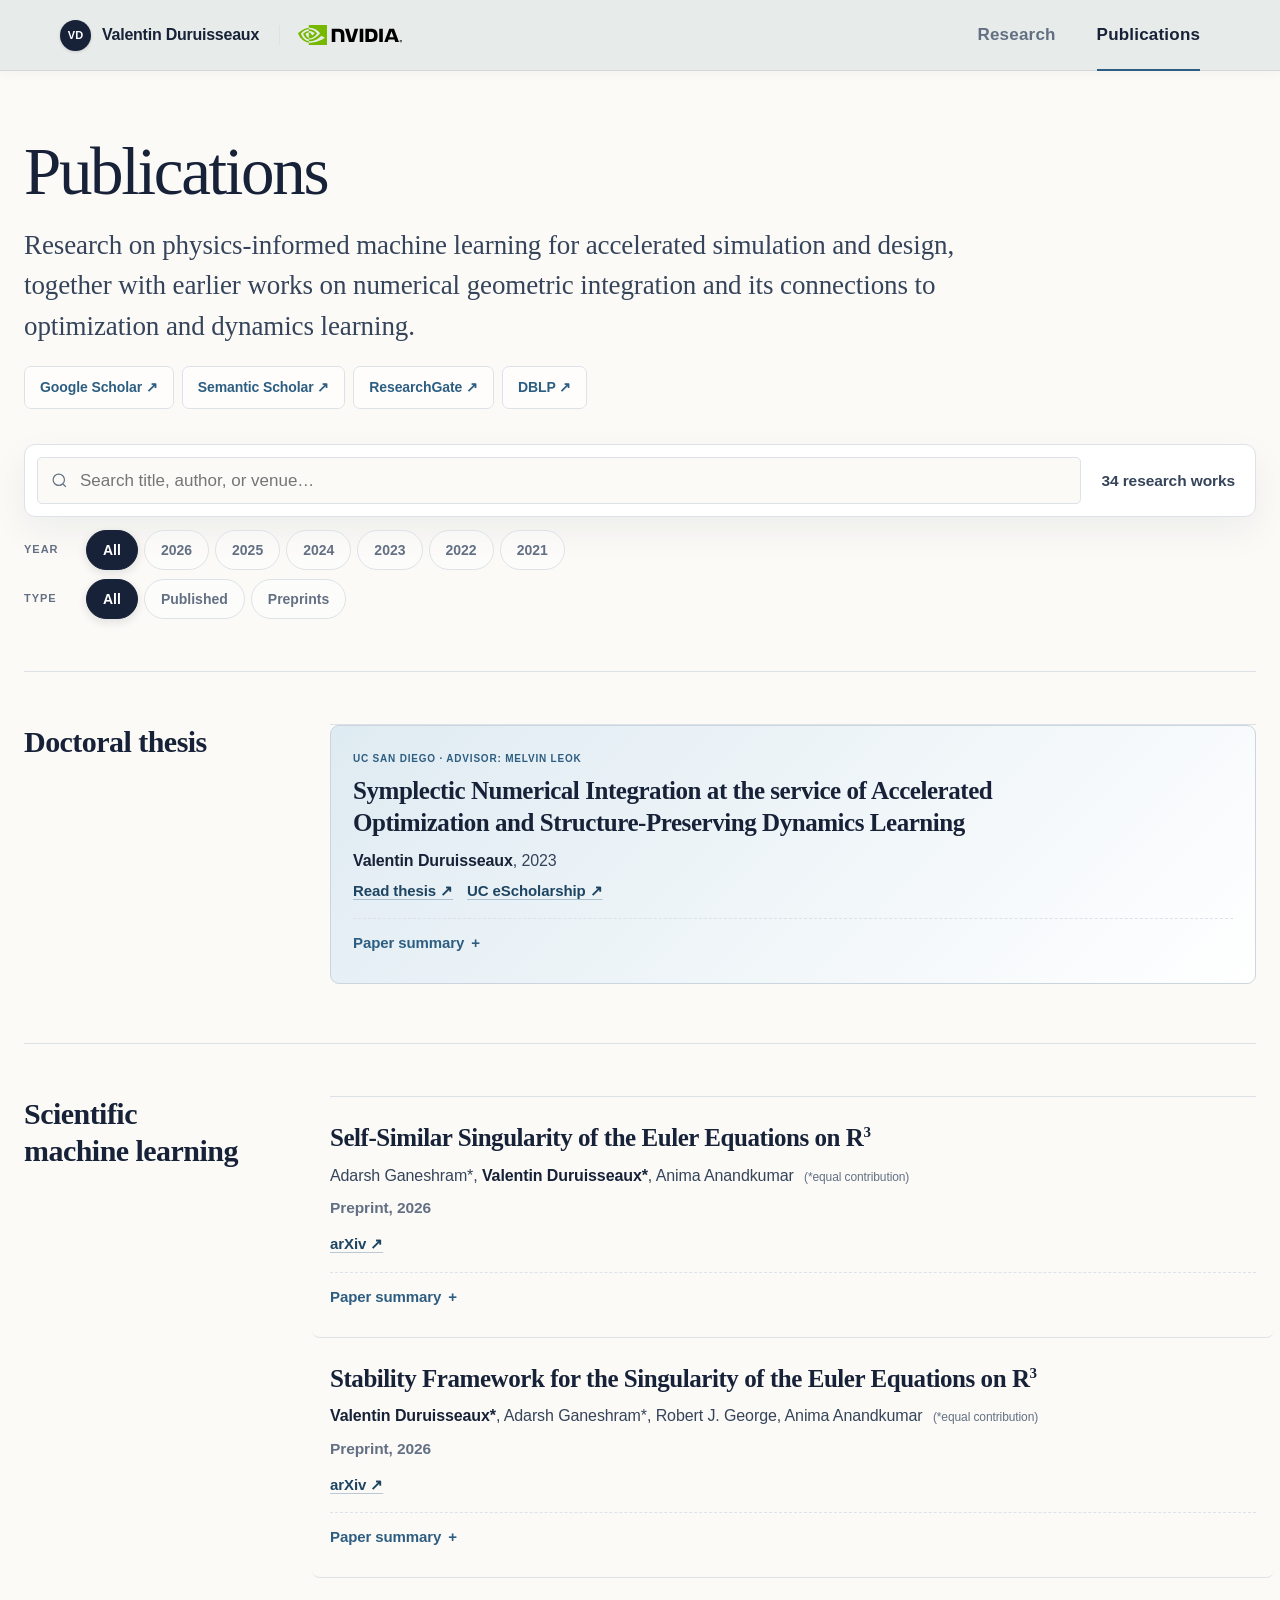
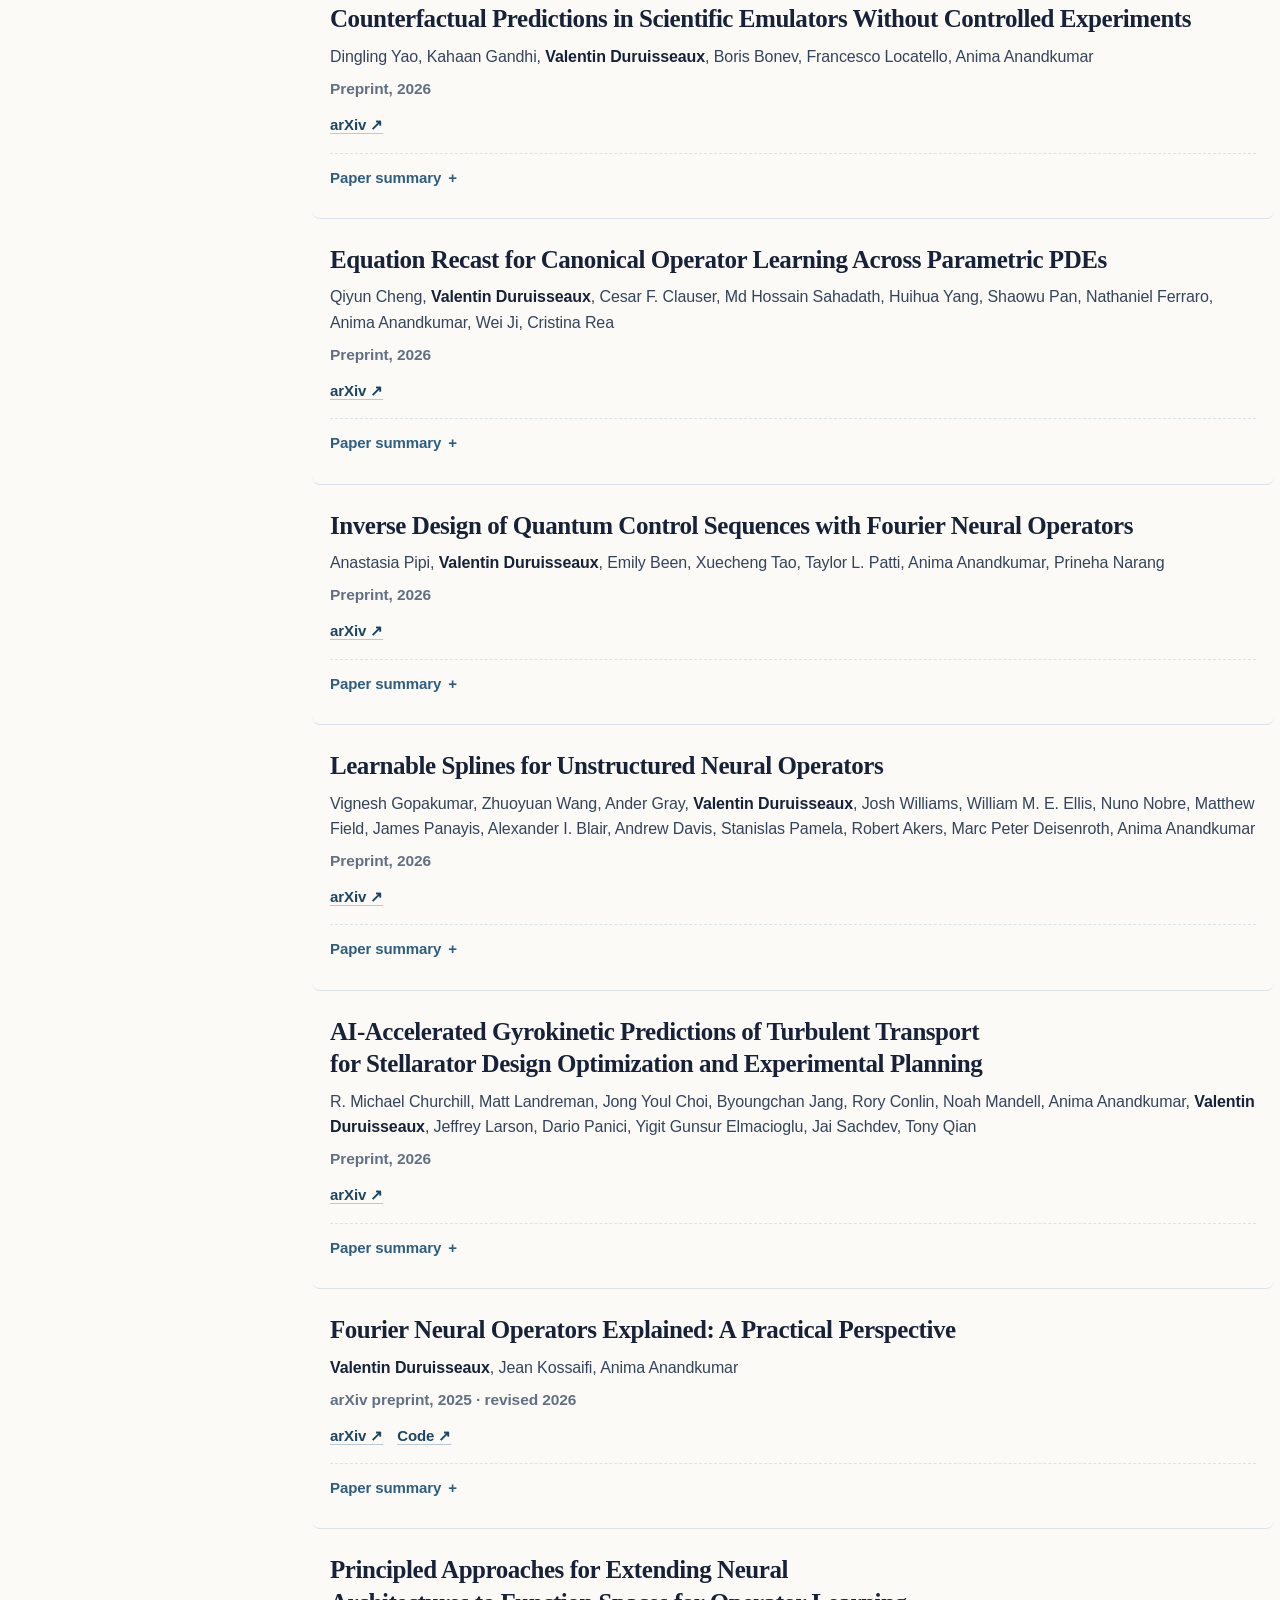
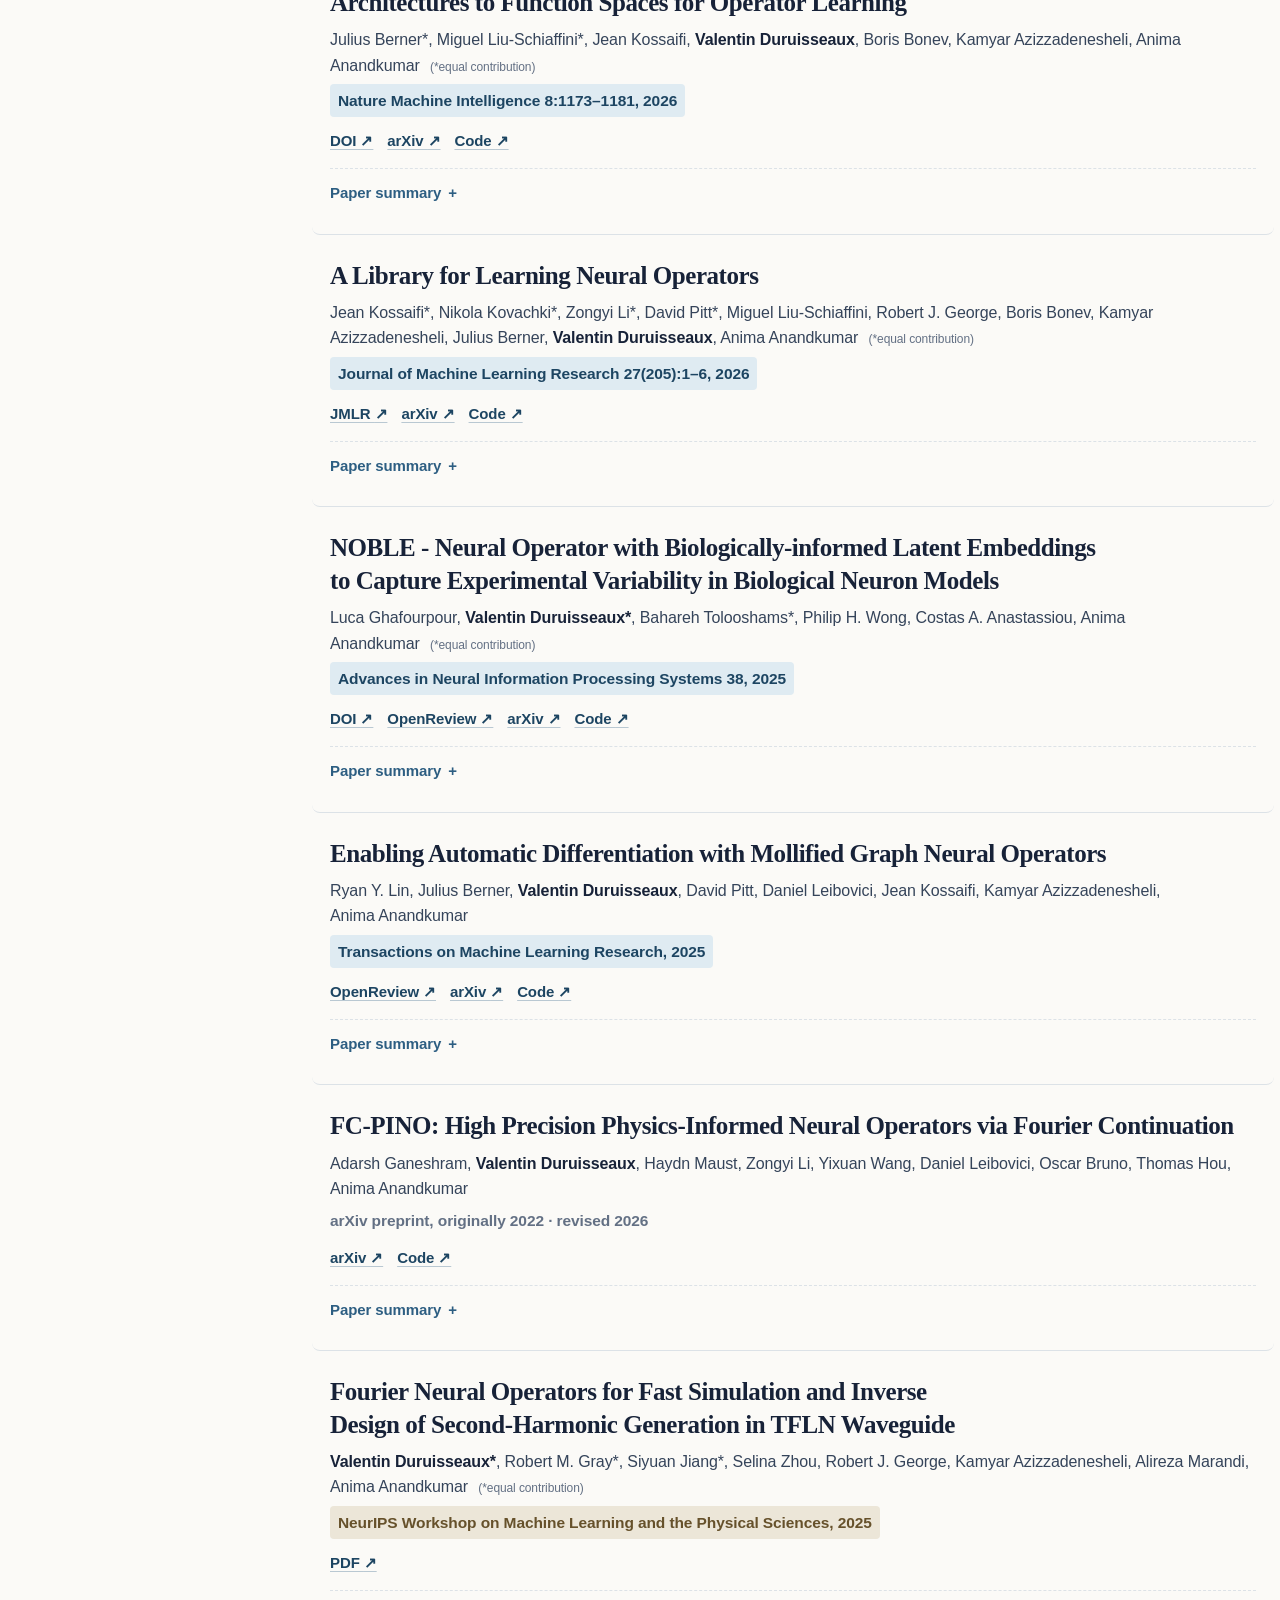
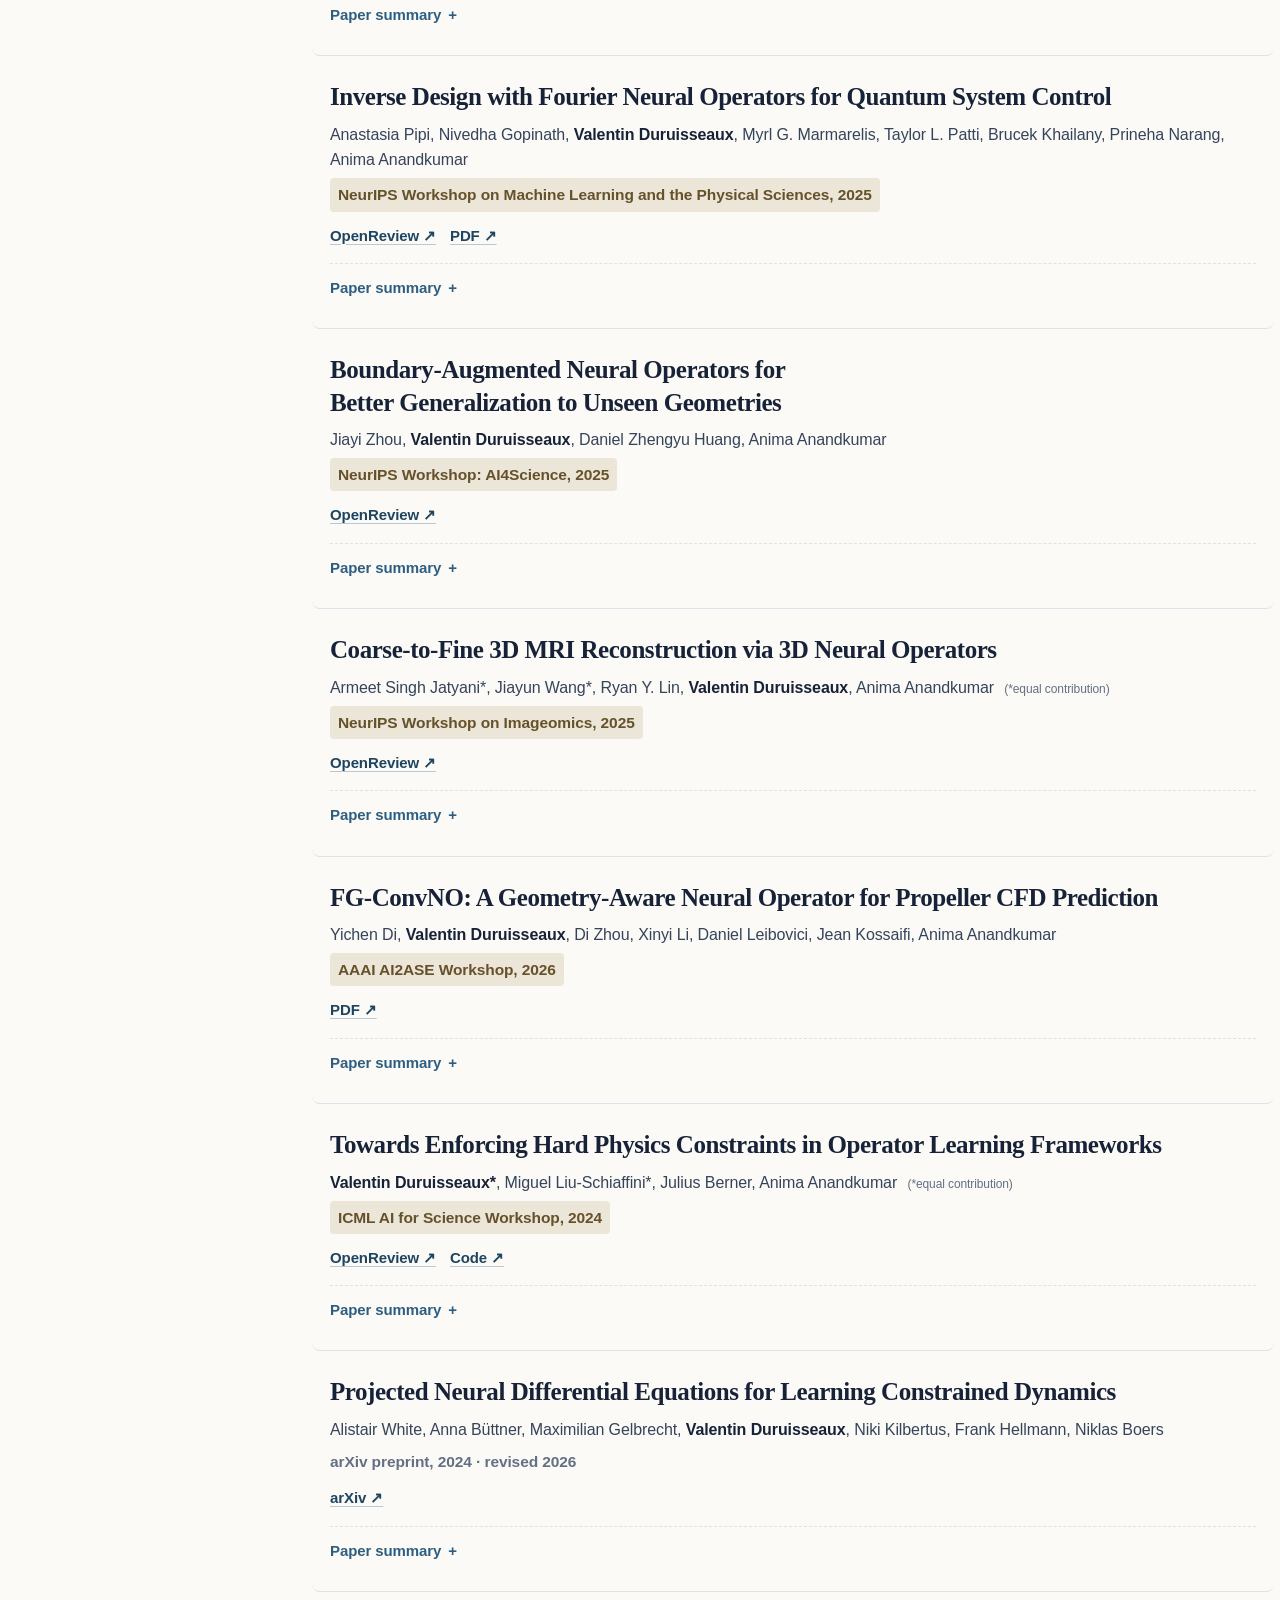
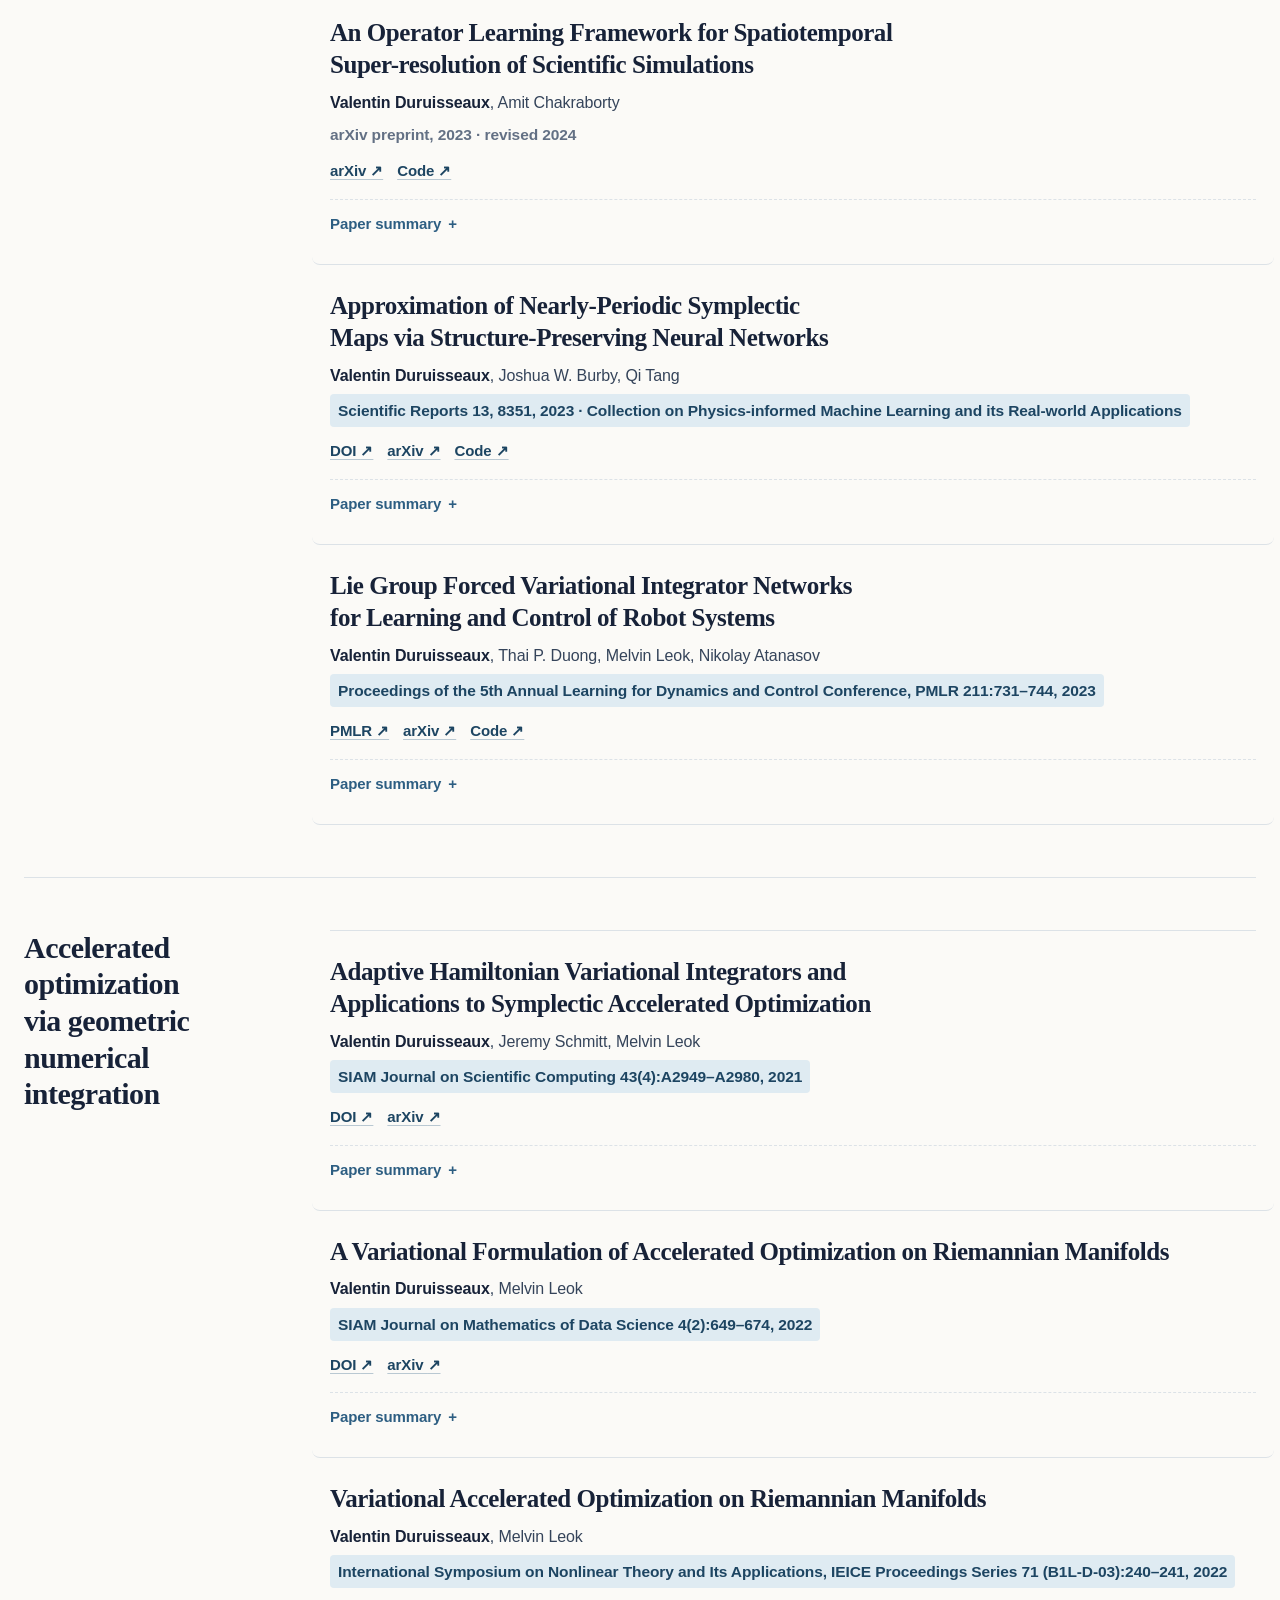
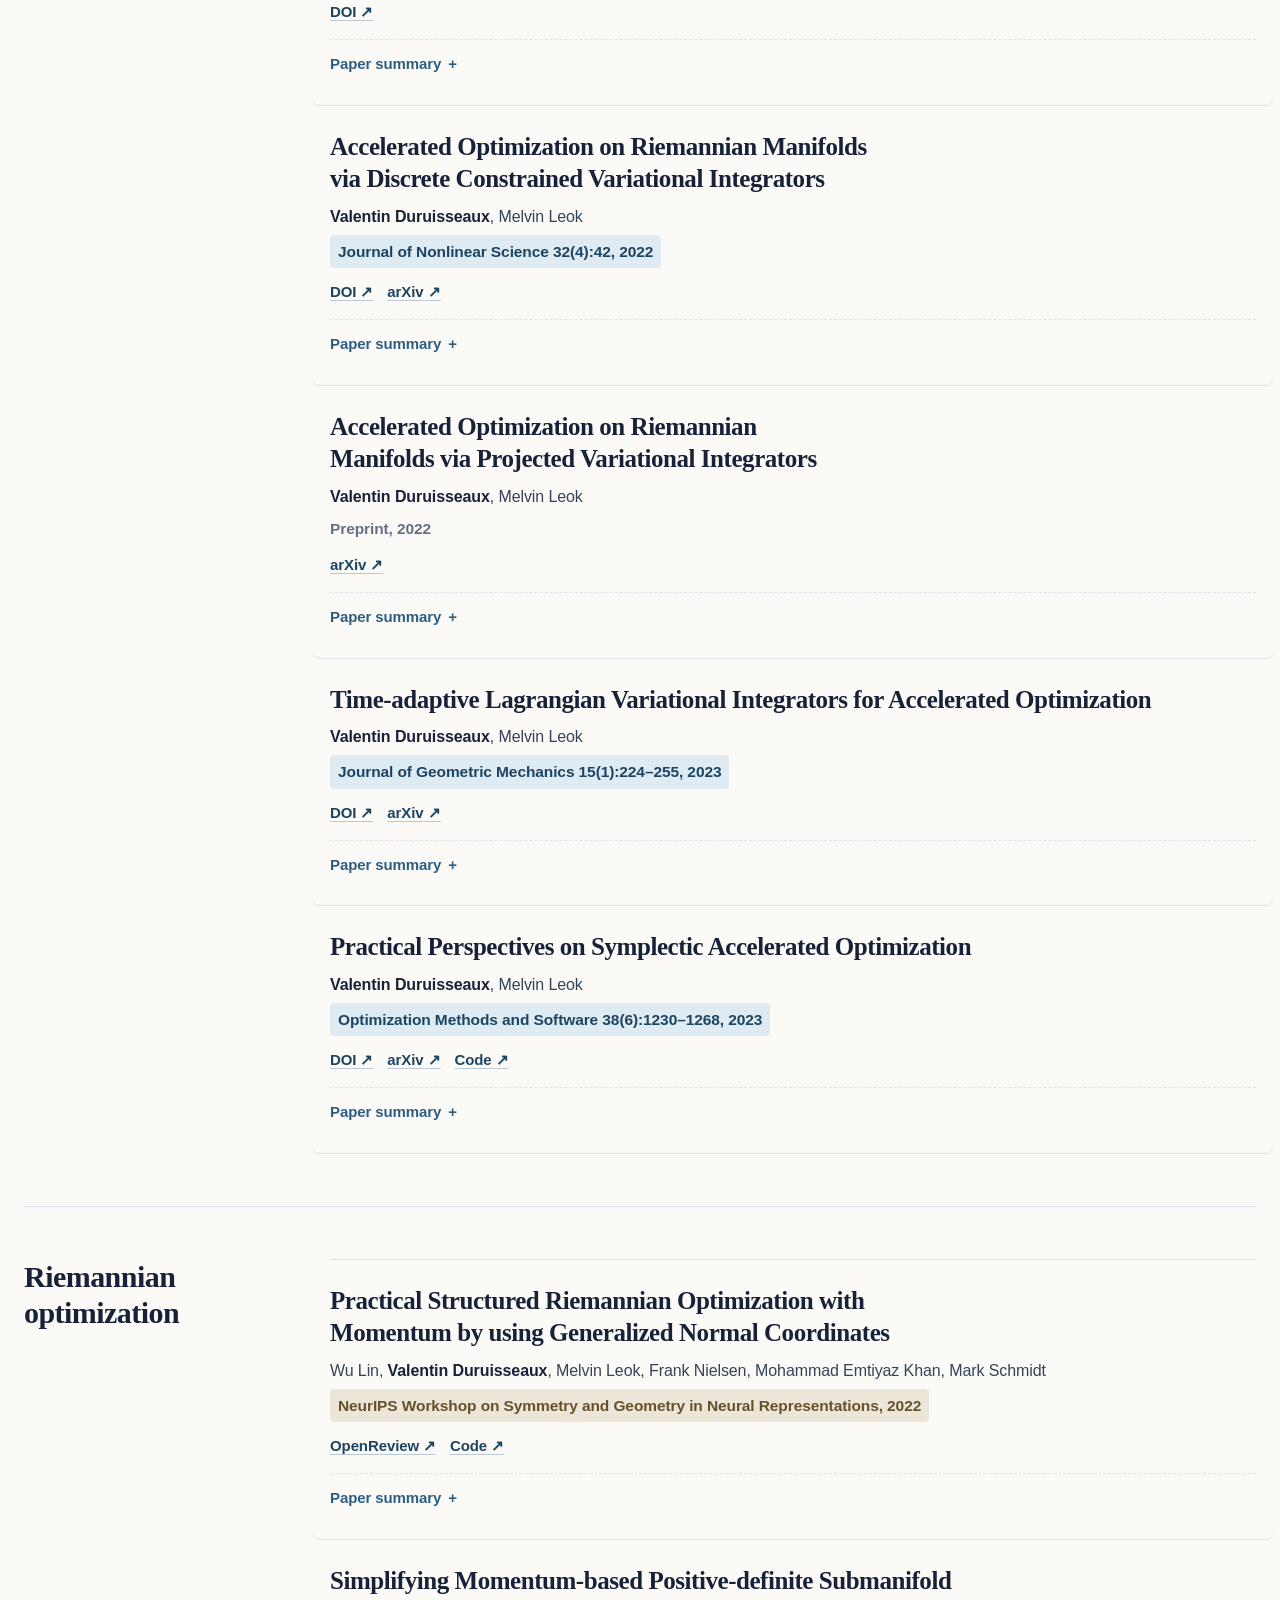
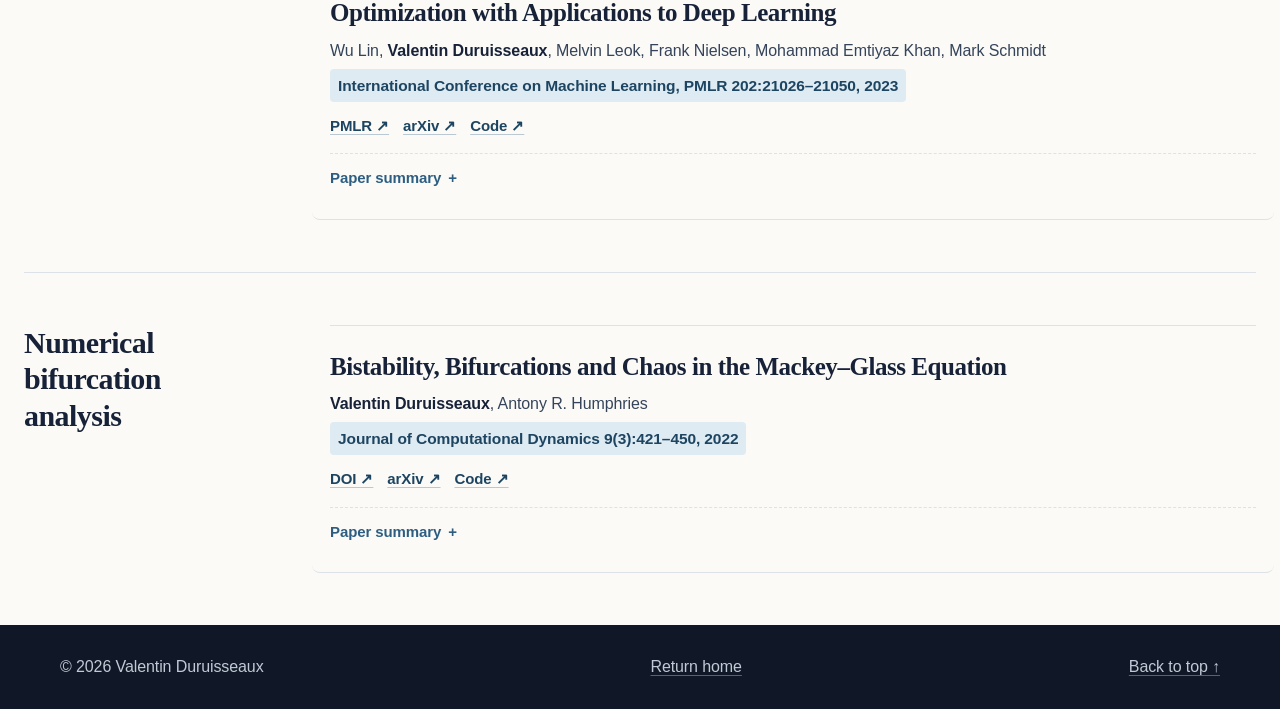
==== commit 3649386b: "Update publications" ====
--- a/publications.html
+++ b/publications.html
@@ -183,7 +183,7 @@
         <article class="publication" id="fc-pino">
           <div class="publication-body">
             <h3>FC-PINO: High Precision Physics-Informed Neural Operators via Fourier Continuation</h3>
-            <p class="authors">Adarsh Ganeshram, Haydn Maust, <strong>Valentin Duruisseaux</strong>, Zongyi Li, Yixuan Wang, Daniel Leibovici, Oscar Bruno, Thomas Hou, Anima Anandkumar</p>
+            <p class="authors">Adarsh Ganeshram, <strong>Valentin Duruisseaux</strong>, Haydn Maust, Zongyi Li, Yixuan Wang, Daniel Leibovici, Oscar Bruno, Thomas Hou, Anima Anandkumar</p>
             <p class="venue">arXiv preprint, originally 2022 · revised 2026</p>
             <p class="paper-links"><a href="https://arxiv.org/abs/2211.15960">arXiv <span aria-hidden="true">↗</span></a><a href="https://github.com/neuraloperator/neuraloperator">Code <span aria-hidden="true">↗</span></a></p>
           </div>
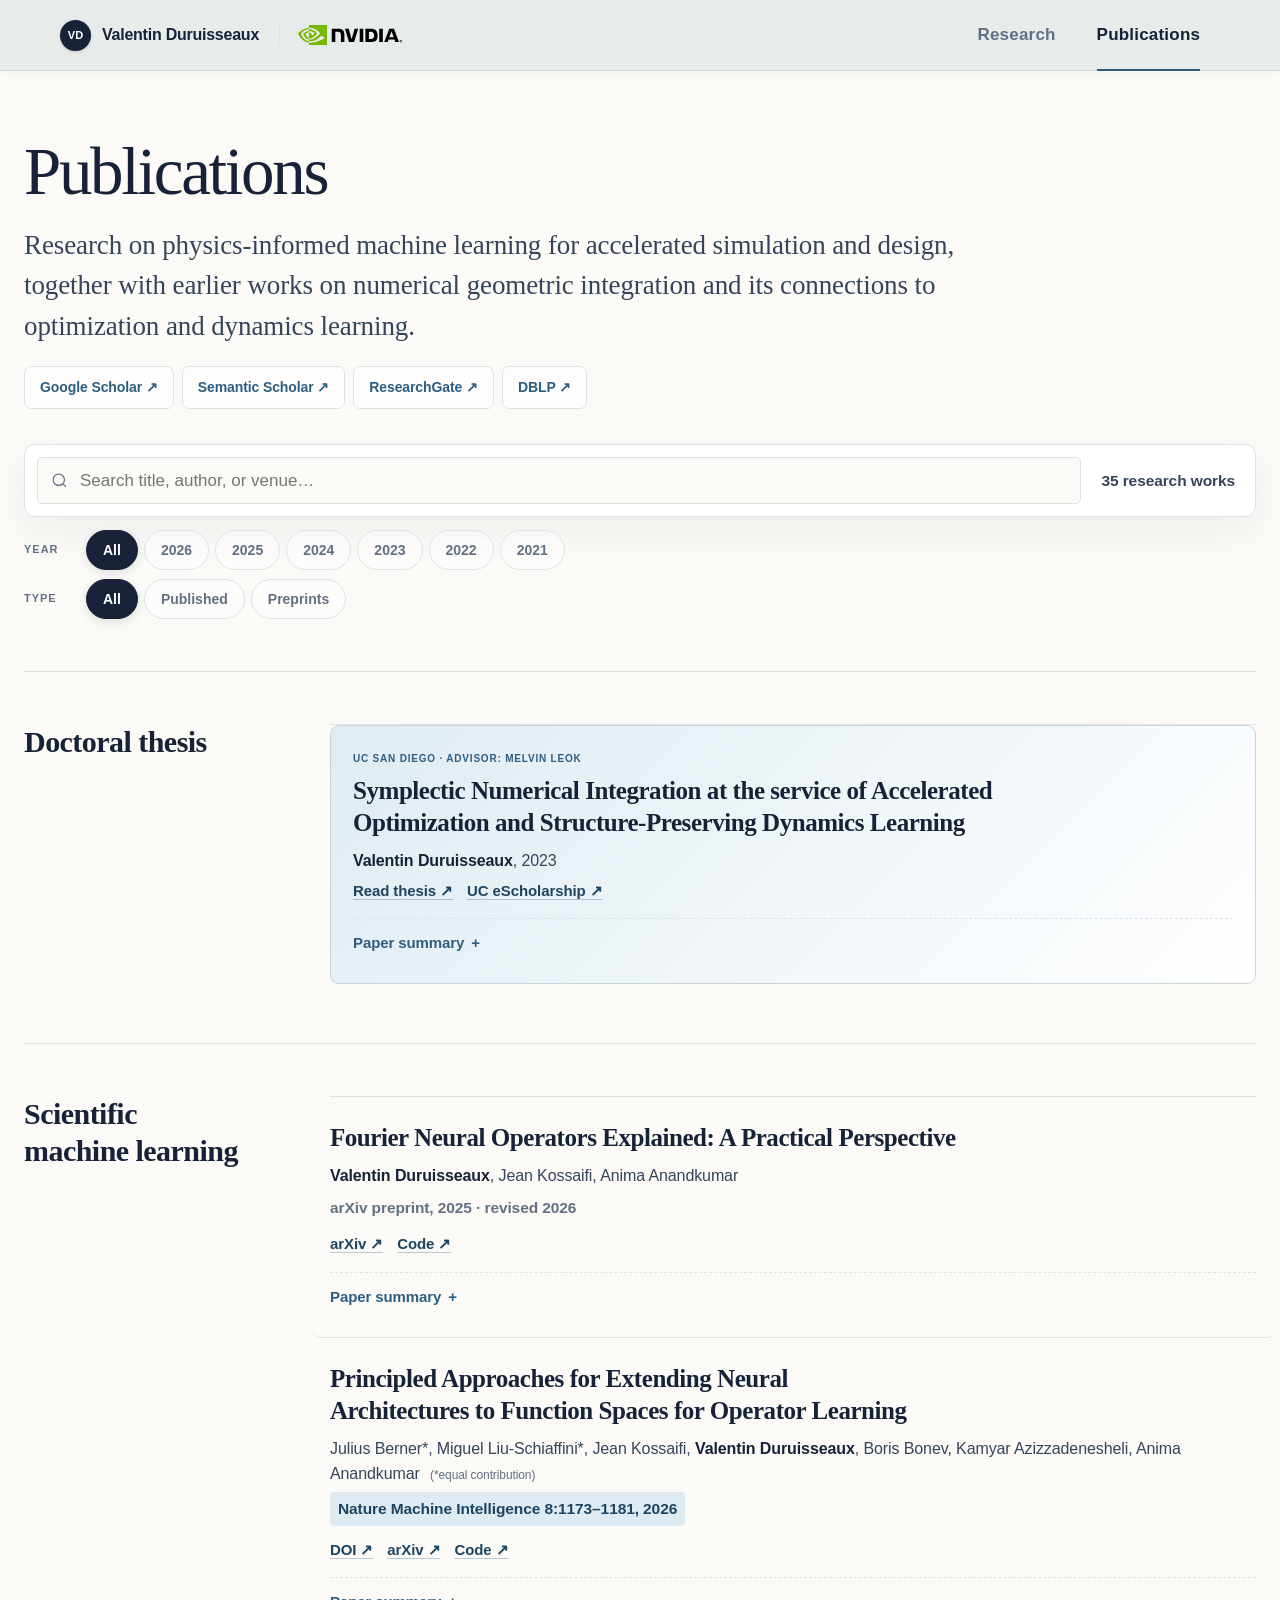
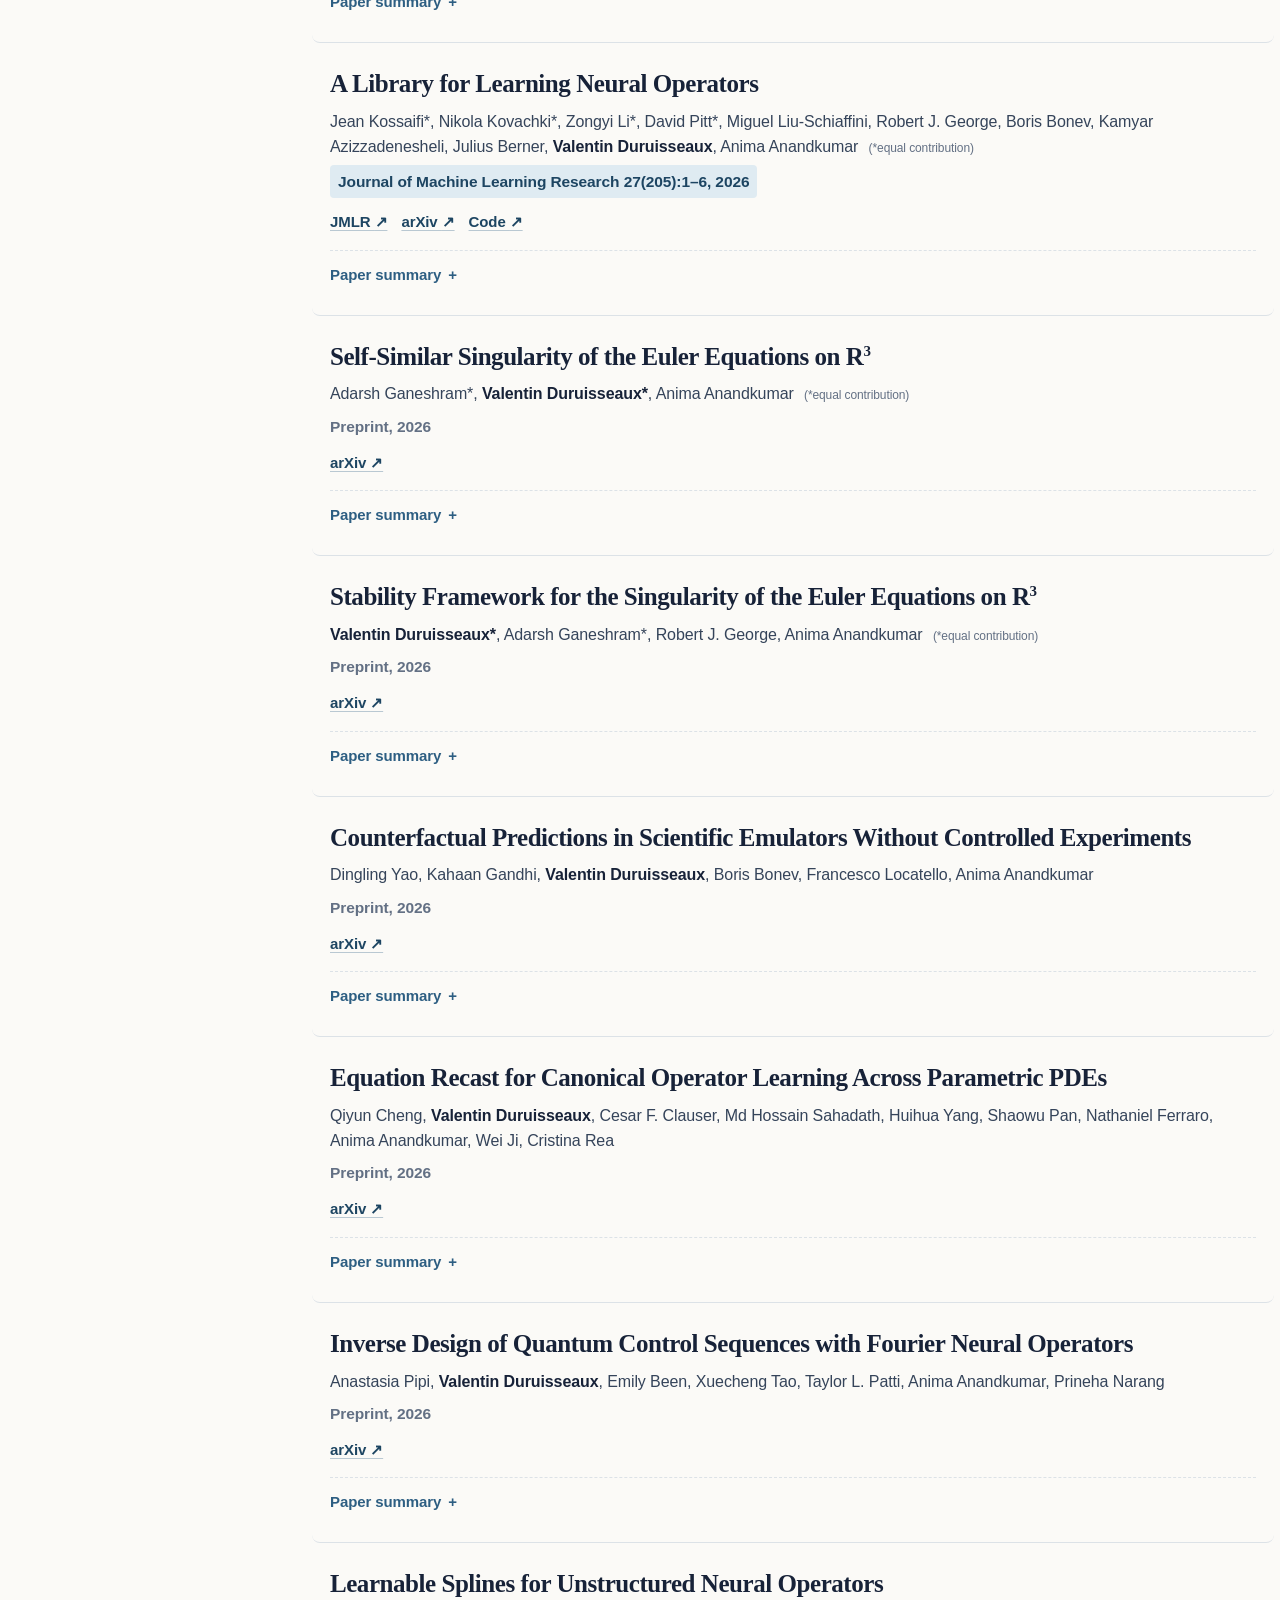
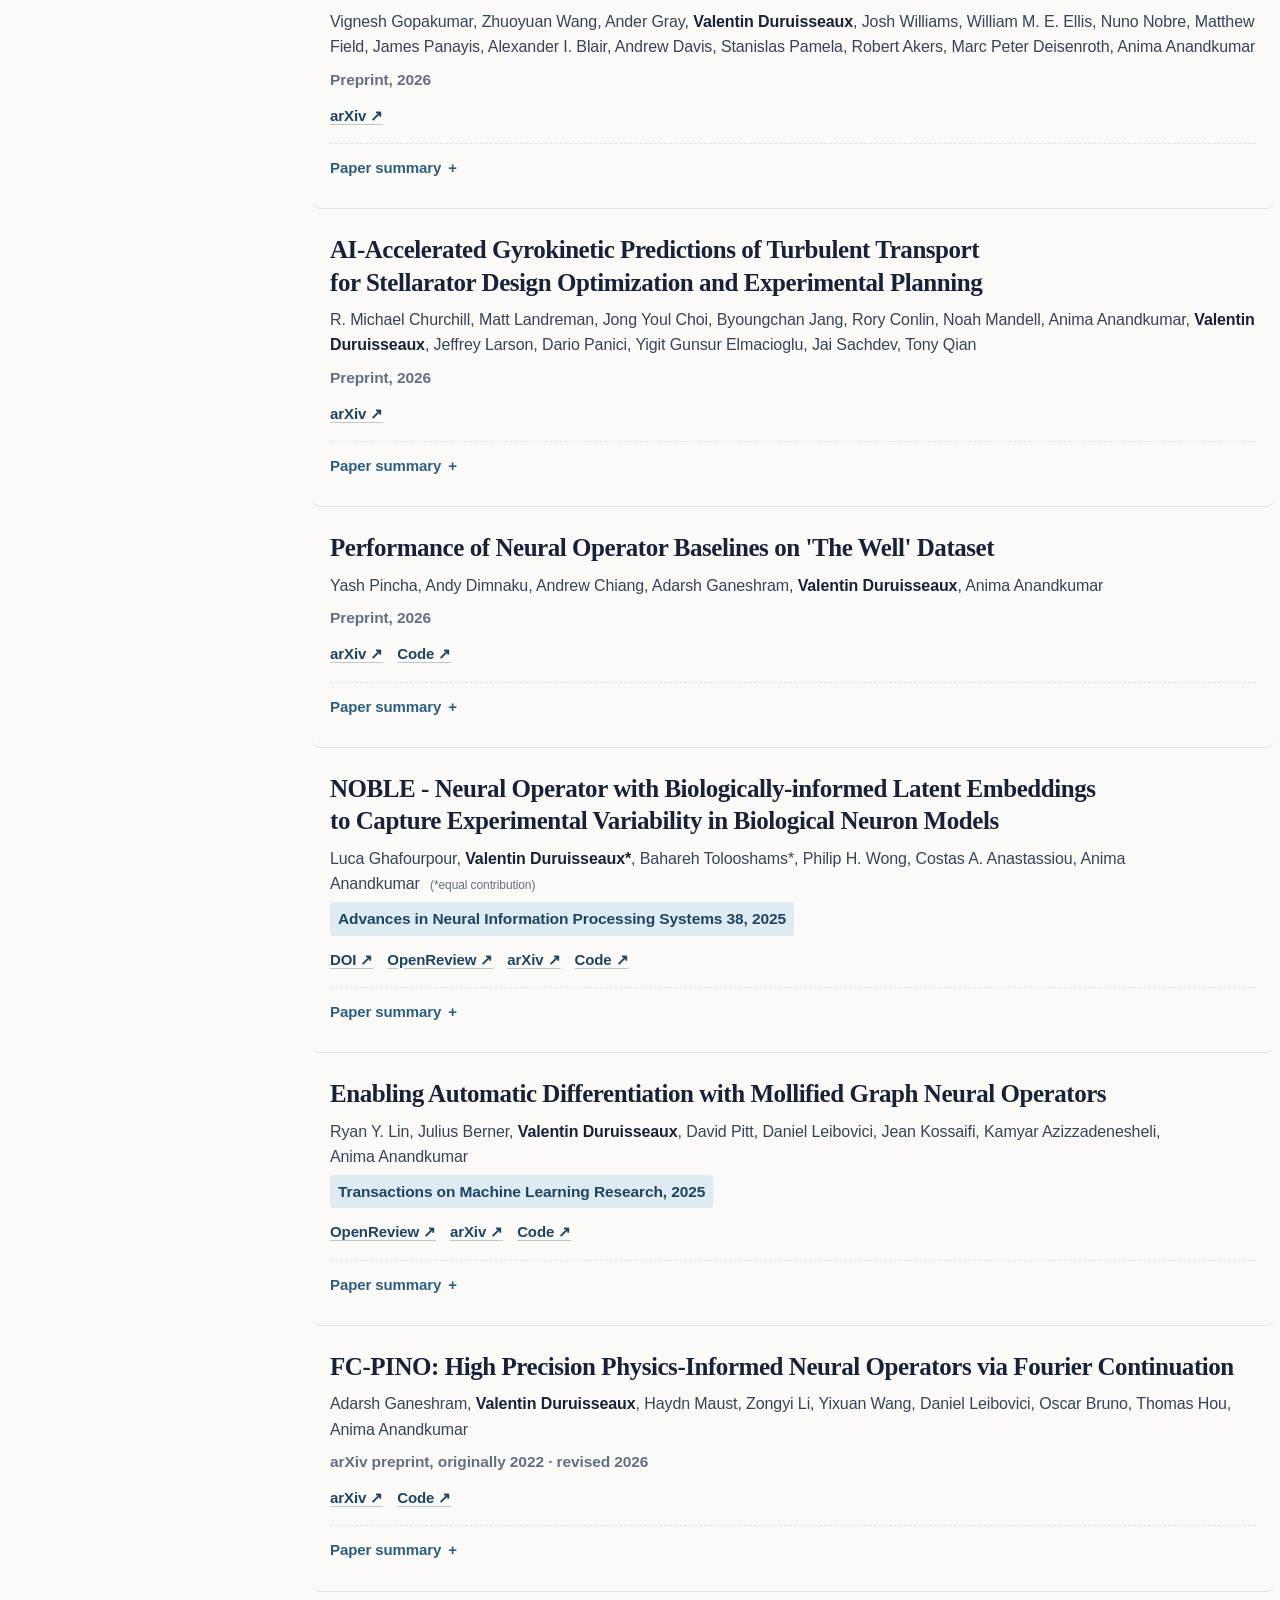
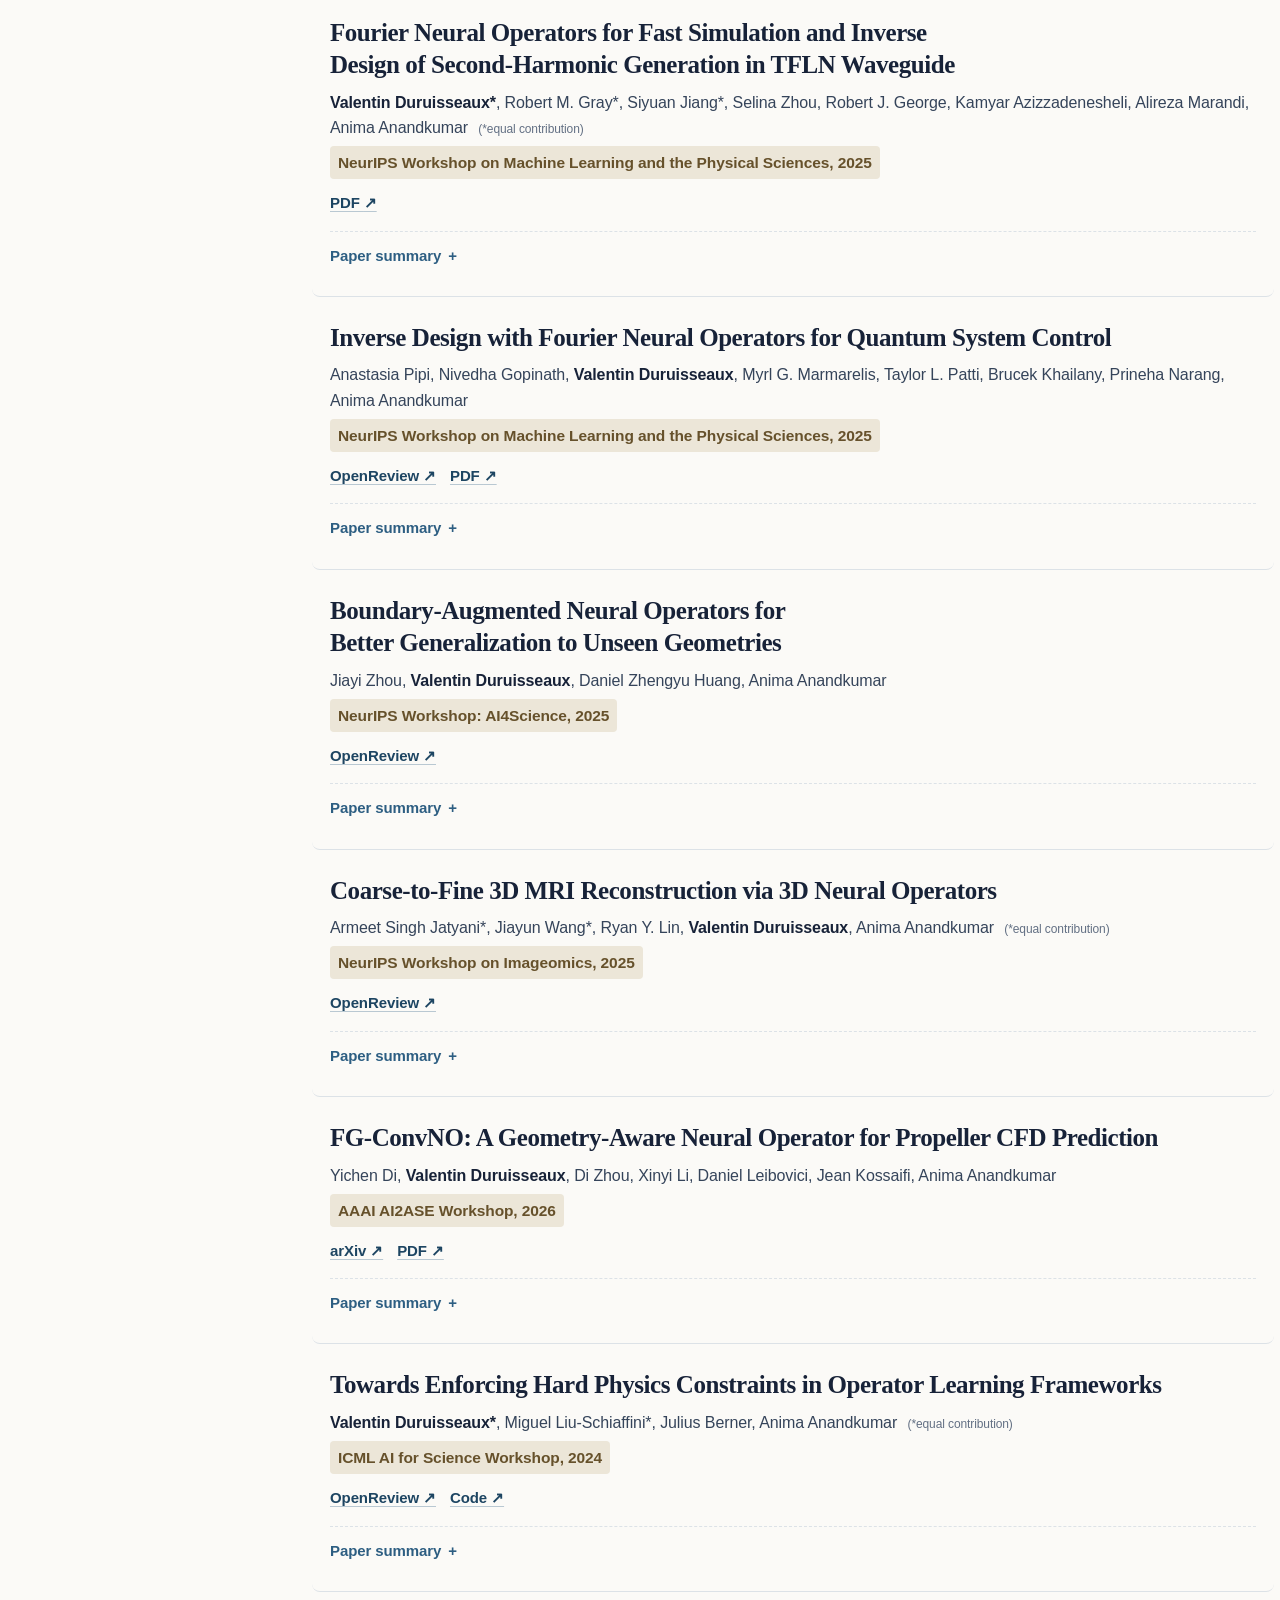
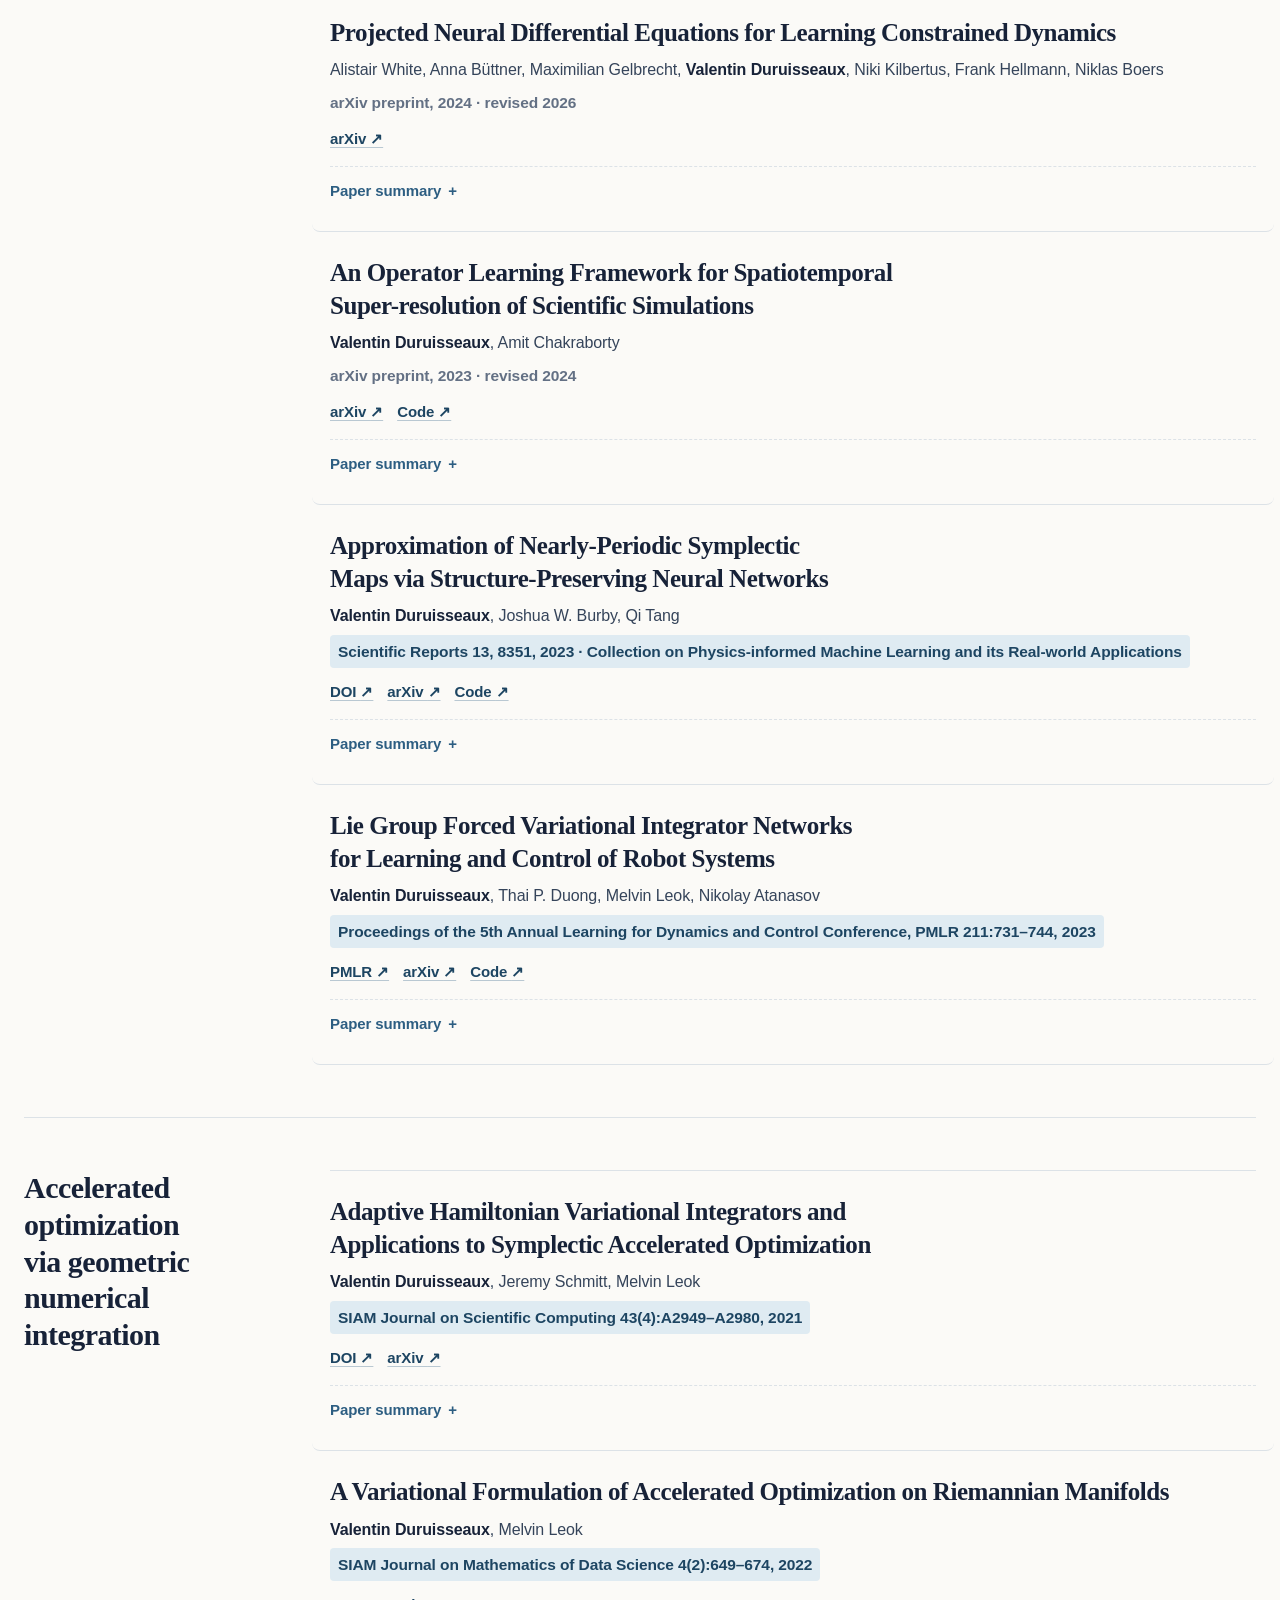
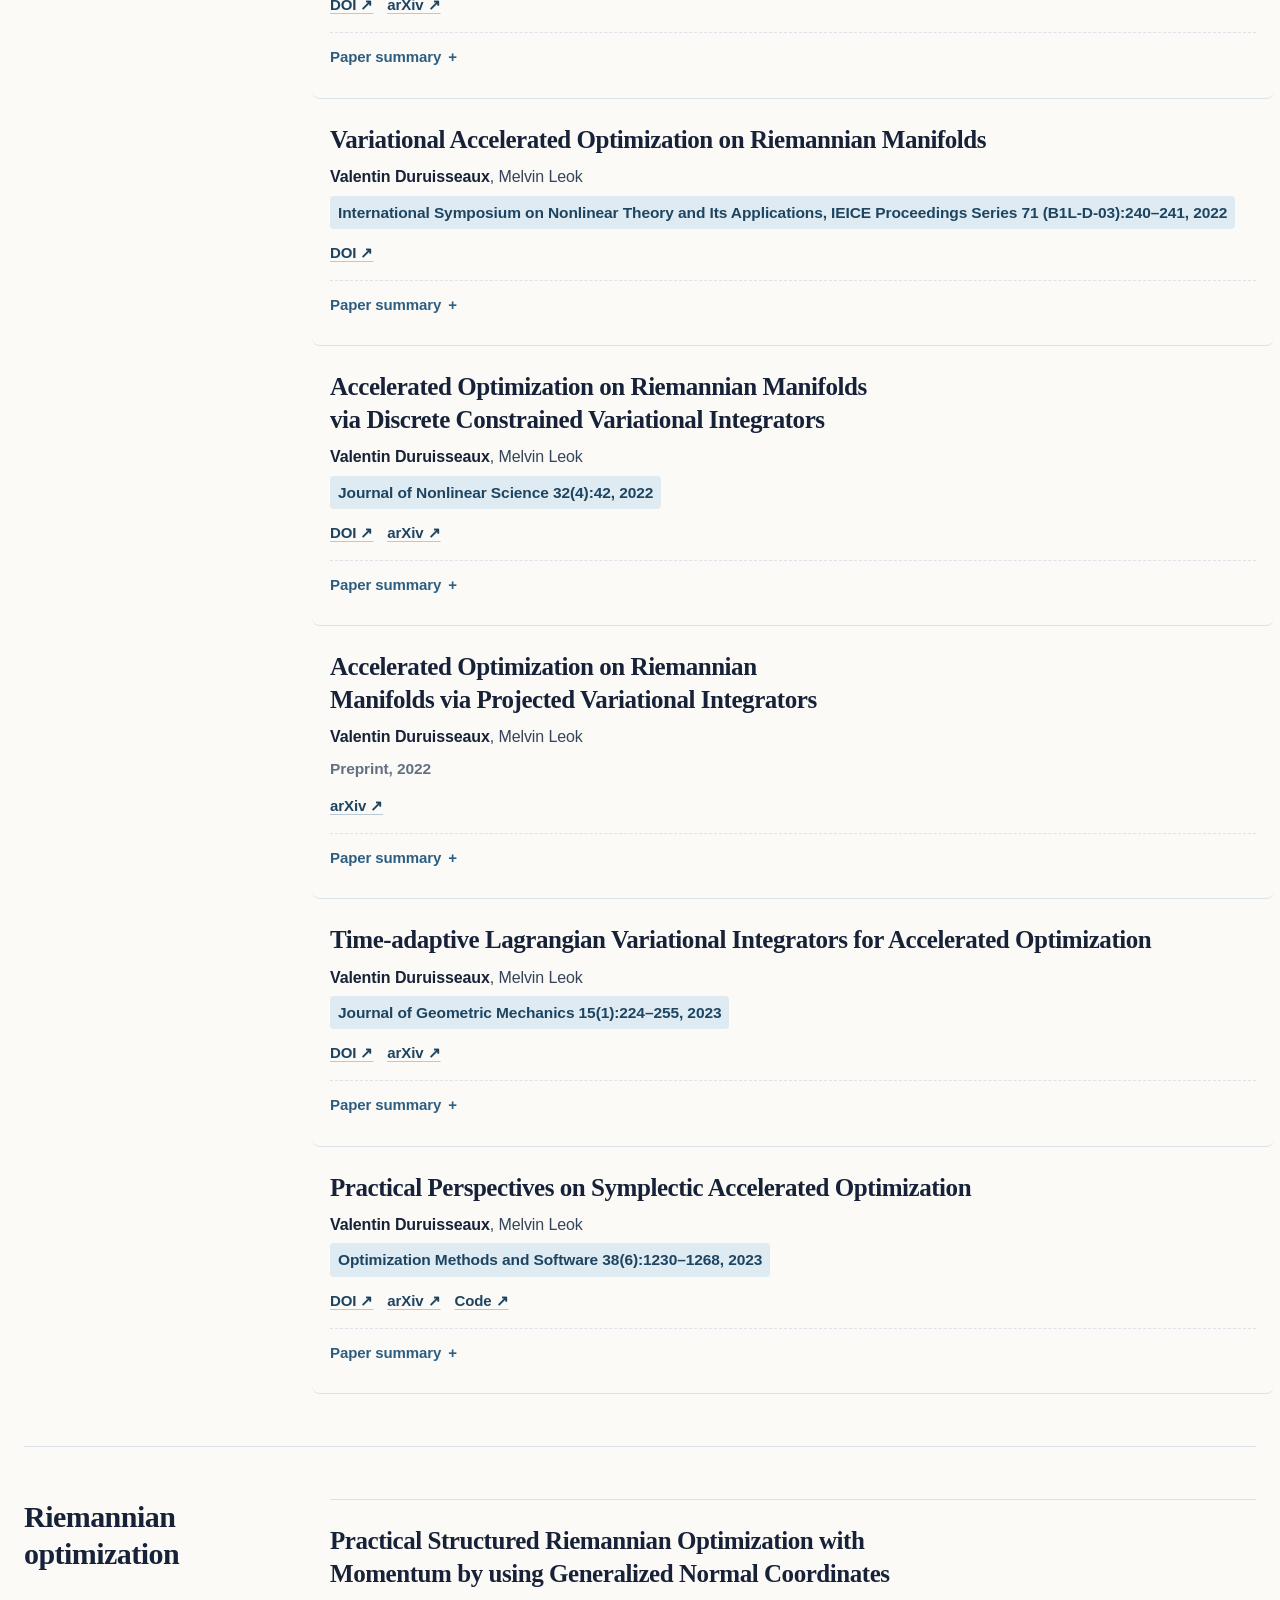
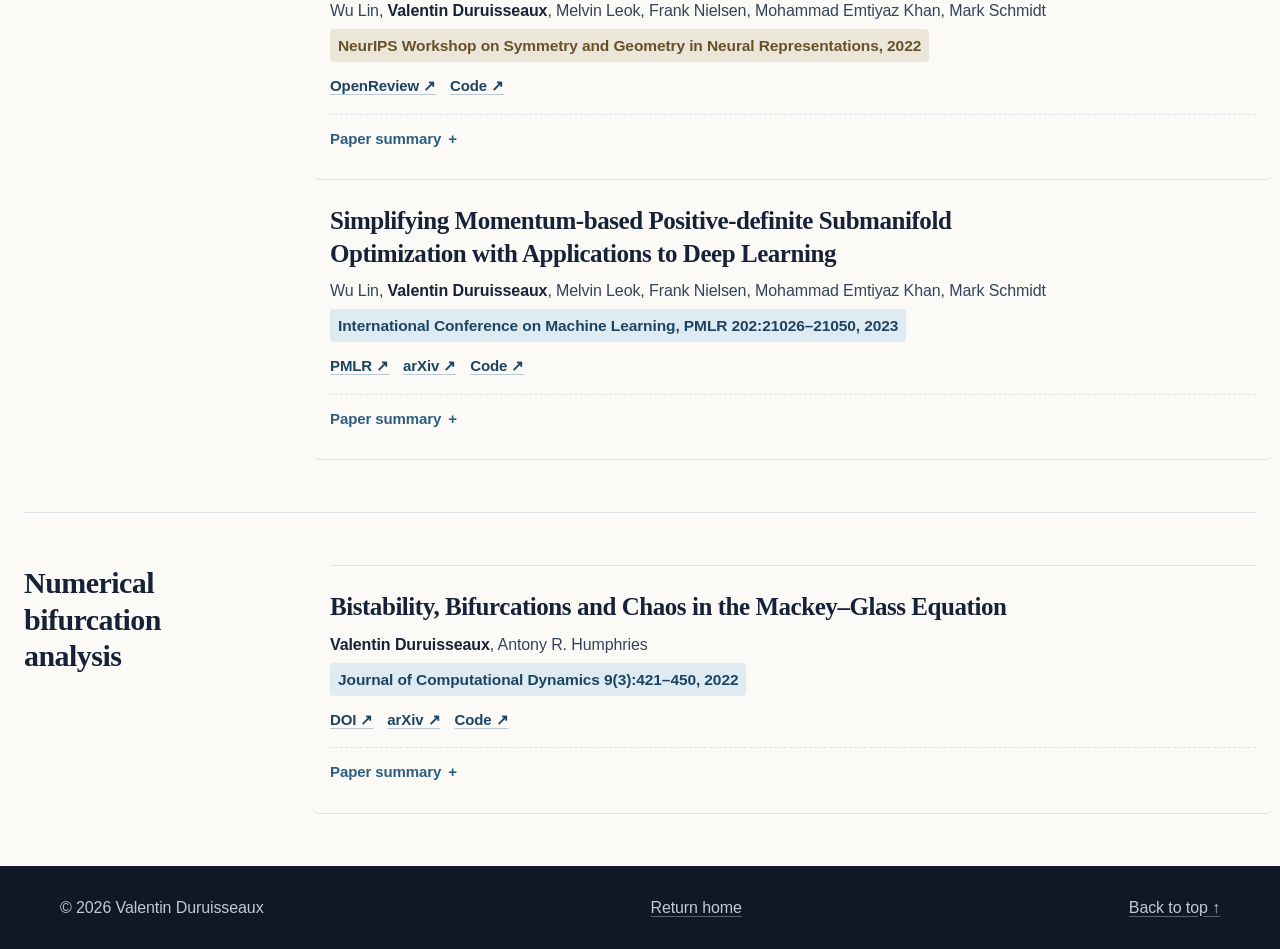
==== commit 61fc2e8c: "Update publications" ====
--- a/publications.html
+++ b/publications.html
@@ -41,7 +41,7 @@
           <svg viewBox="0 0 24 24" aria-hidden="true"><path d="m21 21-4.35-4.35m2.35-5.65a8 8 0 1 1-16 0 8 8 0 0 1 16 0Z"/></svg>
           <input id="publication-search" type="search" placeholder="Search title, author, or venue…" autocomplete="off">
         </label>
-        <p class="result-count" aria-live="polite"><span id="publication-count">34</span> research works</p>
+        <p class="result-count" aria-live="polite"><span id="publication-count">35</span> research works</p>
       </div>
       <div class="publication-filters reveal" aria-label="Filter publications">
         <div class="filter-row" role="group" aria-label="Filter by year">
@@ -84,62 +84,6 @@
         <h2 id="scientific-heading">Scientific machine learning</h2>
       </div>
       <div class="publication-list">
-        <article class="publication" id="euler-singularity">
-          <div class="publication-body">
-            <h3>Self-Similar Singularity of the Euler Equations on R<sup>3</sup></h3>
-            <p class="authors">Adarsh Ganeshram*, <strong>Valentin Duruisseaux*</strong>, Anima Anandkumar <small class="author-note">(*equal contribution)</small></p>
-            <p class="venue">Preprint, 2026</p>
-            <p class="paper-links"><a href="https://arxiv.org/abs/2609.10867">arXiv <span aria-hidden="true">↗</span></a></p>
-          </div>
-        </article>
-        <article class="publication" id="euler-stability">
-          <div class="publication-body">
-            <h3>Stability Framework for the Singularity of the Euler Equations on R<sup>3</sup></h3>
-            <p class="authors"><strong>Valentin Duruisseaux*</strong>, Adarsh Ganeshram*, Robert J. George, Anima Anandkumar <small class="author-note">(*equal contribution)</small></p>
-            <p class="venue">Preprint, 2026</p>
-            <p class="paper-links"><a href="https://arxiv.org/abs/2609.10860">arXiv <span aria-hidden="true">↗</span></a></p>
-          </div>
-        </article>
-        <article class="publication" id="reroute">
-          <div class="publication-body">
-            <h3>Counterfactual Predictions in Scientific Emulators Without Controlled Experiments</h3>
-            <p class="authors">Dingling Yao, Kahaan Gandhi, <strong>Valentin Duruisseaux</strong>, Boris Bonev, Francesco Locatello, Anima Anandkumar</p>
-            <p class="venue">Preprint, 2026</p>
-            <p class="paper-links"><a href="https://arxiv.org/abs/2610.02252">arXiv <span aria-hidden="true">↗</span></a></p>
-          </div>
-        </article>
-        <article class="publication" id="equation-recast">
-          <div class="publication-body">
-            <h3>Equation Recast for Canonical Operator Learning Across Parametric PDEs</h3>
-            <p class="authors">Qiyun Cheng, <strong>Valentin Duruisseaux</strong>, Cesar F. Clauser, Md Hossain Sahadath, Huihua Yang, Shaowu Pan, Nathaniel Ferraro, Anima Anandkumar, Wei Ji, Cristina Rea</p>
-            <p class="venue">Preprint, 2026</p>
-            <p class="paper-links"><a href="https://arxiv.org/abs/2609.02982">arXiv <span aria-hidden="true">↗</span></a></p>
-          </div>
-        </article>
-        <article class="publication" id="quantum-sequences">
-          <div class="publication-body">
-            <h3>Inverse Design of Quantum Control Sequences with Fourier Neural Operators</h3>
-            <p class="authors">Anastasia Pipi, <strong>Valentin Duruisseaux</strong>, Emily Been, Xuecheng Tao, Taylor L. Patti, Anima Anandkumar, Prineha Narang</p>
-            <p class="venue">Preprint, 2026</p>
-            <p class="paper-links"><a href="https://arxiv.org/abs/2608.03702">arXiv <span aria-hidden="true">↗</span></a></p>
-          </div>
-        </article>
-        <article class="publication" id="learnable-splines">
-          <div class="publication-body">
-            <h3>Learnable Splines for Unstructured Neural Operators</h3>
-            <p class="authors">Vignesh Gopakumar, Zhuoyuan Wang, Ander Gray, <strong>Valentin Duruisseaux</strong>, Josh Williams, William M. E. Ellis, Nuno Nobre, Matthew Field, James Panayis, Alexander I. Blair, Andrew Davis, Stanislas Pamela, Robert Akers, Marc Peter Deisenroth, Anima Anandkumar</p>
-            <p class="venue">Preprint, 2026</p>
-            <p class="paper-links"><a href="https://arxiv.org/abs/2610.22446">arXiv <span aria-hidden="true">↗</span></a></p>
-          </div>
-        </article>
-        <article class="publication" id="ai-stellarator-optimization">
-          <div class="publication-body">
-            <h3>AI-Accelerated Gyrokinetic Predictions of Turbulent Transport for Stellarator Design Optimization and Experimental Planning</h3>
-            <p class="authors">R. Michael Churchill, Matt Landreman, Jong Youl Choi, Byoungchan Jang, Rory Conlin, Noah Mandell, Anima Anandkumar, <strong>Valentin Duruisseaux</strong>, Jeffrey Larson, Dario Panici, Yigit Gunsur Elmacioglu, Jai Sachdev, Tony Qian</p>
-            <p class="venue">Preprint, 2026</p>
-            <p class="paper-links"><a href="https://arxiv.org/abs/2609.28730">arXiv <span aria-hidden="true">↗</span></a></p>
-          </div>
-        </article>
         <article class="publication" id="fno-explained" data-year="2025">
           <div class="publication-body">
             <h3>Fourier Neural Operators Explained: A Practical Perspective</h3>
@@ -164,6 +108,70 @@
             <p class="paper-links"><a href="https://jmlr.org/beta/papers/v27/26-0434.html">JMLR <span aria-hidden="true">↗</span></a><a href="https://arxiv.org/abs/2412.10354">arXiv <span aria-hidden="true">↗</span></a><a href="https://github.com/neuraloperator/neuraloperator">Code <span aria-hidden="true">↗</span></a></p>
           </div>
         </article>
+        <article class="publication" id="euler-singularity">
+          <div class="publication-body">
+            <h3>Self-Similar Singularity of the Euler Equations on R<sup>3</sup></h3>
+            <p class="authors">Adarsh Ganeshram*, <strong>Valentin Duruisseaux*</strong>, Anima Anandkumar <small class="author-note">(*equal contribution)</small></p>
+            <p class="venue">Preprint, 2026</p>
+            <p class="paper-links"><a href="https://arxiv.org/abs/2609.10867">arXiv <span aria-hidden="true">↗</span></a></p>
+          </div>
+        </article>
+        <article class="publication" id="euler-stability">
+          <div class="publication-body">
+            <h3>Stability Framework for the Singularity of the Euler Equations on R<sup>3</sup></h3>
+            <p class="authors"><strong>Valentin Duruisseaux*</strong>, Adarsh Ganeshram*, Robert J. George, Anima Anandkumar <small class="author-note">(*equal contribution)</small></p>
+            <p class="venue">Preprint, 2026</p>
+            <p class="paper-links"><a href="https://arxiv.org/abs/2609.10860">arXiv <span aria-hidden="true">↗</span></a></p>
+          </div>
+        </article>
+        <article class="publication" id="reroute">
+          <div class="publication-body">
+            <h3>Counterfactual Predictions in Scientific Emulators Without Controlled Experiments</h3>
+            <p class="authors">Dingling Yao, Kahaan Gandhi, <strong>Valentin Duruisseaux</strong>, Boris Bonev, Francesco Locatello, Anima Anandkumar</p>
+            <p class="venue">Preprint, 2026</p>
+            <p class="paper-links"><a href="https://arxiv.org/abs/2610.02252">arXiv <span aria-hidden="true">↗</span></a></p>
+          </div>
+        </article>
+        <article class="publication" id="equation-recast">
+          <div class="publication-body">
+            <h3>Equation Recast for Canonical Operator Learning Across Parametric PDEs</h3>
+            <p class="authors">Qiyun Cheng, <strong>Valentin Duruisseaux</strong>, Cesar F. Clauser, Md Hossain Sahadath, Huihua Yang, Shaowu Pan, Nathaniel Ferraro, Anima Anandkumar, Wei Ji, Cristina Rea</p>
+            <p class="venue">Preprint, 2026</p>
+            <p class="paper-links"><a href="https://arxiv.org/abs/2609.02982">arXiv <span aria-hidden="true">↗</span></a></p>
+          </div>
+        </article>
+        <article class="publication" id="quantum-sequences">
+          <div class="publication-body">
+            <h3>Inverse Design of Quantum Control Sequences with Fourier Neural Operators</h3>
+            <p class="authors">Anastasia Pipi, <strong>Valentin Duruisseaux</strong>, Emily Been, Xuecheng Tao, Taylor L. Patti, Anima Anandkumar, Prineha Narang</p>
+            <p class="venue">Preprint, 2026</p>
+            <p class="paper-links"><a href="https://arxiv.org/abs/2608.03702">arXiv <span aria-hidden="true">↗</span></a></p>
+          </div>
+        </article>
+        <article class="publication" id="learnable-splines">
+          <div class="publication-body">
+            <h3>Learnable Splines for Unstructured Neural Operators</h3>
+            <p class="authors">Vignesh Gopakumar, Zhuoyuan Wang, Ander Gray, <strong>Valentin Duruisseaux</strong>, Josh Williams, William M. E. Ellis, Nuno Nobre, Matthew Field, James Panayis, Alexander I. Blair, Andrew Davis, Stanislas Pamela, Robert Akers, Marc Peter Deisenroth, Anima Anandkumar</p>
+            <p class="venue">Preprint, 2026</p>
+            <p class="paper-links"><a href="https://arxiv.org/abs/2610.22446">arXiv <span aria-hidden="true">↗</span></a></p>
+          </div>
+        </article>
+        <article class="publication" id="ai-stellarator-optimization">
+          <div class="publication-body">
+            <h3>AI-Accelerated Gyrokinetic Predictions of Turbulent Transport for Stellarator Design Optimization and Experimental Planning</h3>
+            <p class="authors">R. Michael Churchill, Matt Landreman, Jong Youl Choi, Byoungchan Jang, Rory Conlin, Noah Mandell, Anima Anandkumar, <strong>Valentin Duruisseaux</strong>, Jeffrey Larson, Dario Panici, Yigit Gunsur Elmacioglu, Jai Sachdev, Tony Qian</p>
+            <p class="venue">Preprint, 2026</p>
+            <p class="paper-links"><a href="https://arxiv.org/abs/2609.28730">arXiv <span aria-hidden="true">↗</span></a></p>
+          </div>
+        </article>
+        <article class="publication" id="the-well-baselines">
+          <div class="publication-body">
+            <h3>Performance of Neural Operator Baselines on 'The Well' Dataset</h3>
+            <p class="authors">Yash Pincha, Andy Dimnaku, Andrew Chiang, Adarsh Ganeshram, <strong>Valentin Duruisseaux</strong>, Anima Anandkumar</p>
+            <p class="venue">Preprint, 2026</p>
+            <p class="paper-links"><a href="https://arxiv.org/abs/2610.33967">arXiv <span aria-hidden="true">↗</span></a><a href="https://github.com/neuraloperator/the_well_baselines">Code <span aria-hidden="true">↗</span></a></p>
+          </div>
+        </article>
         <article class="publication" id="noble">
           <div class="publication-body">
             <h3>NOBLE - Neural Operator with Biologically-informed Latent Embeddings to Capture Experimental Variability in Biological Neuron Models</h3>
@@ -225,7 +233,7 @@
             <h3>FG-ConvNO: A Geometry-Aware Neural Operator for Propeller CFD Prediction</h3>
             <p class="authors">Yichen Di, <strong>Valentin Duruisseaux</strong>, Di Zhou, Xinyi Li, Daniel Leibovici, Jean Kossaifi, Anima Anandkumar</p>
             <p class="venue">AAAI AI2ASE Workshop, 2026</p>
-            <p class="paper-links"><a href="https://ai-2-ase.github.io/papers/CameraReadys%203-41/36/CameraReady/36.pdf">PDF <span aria-hidden="true">↗</span></a></p>
+            <p class="paper-links"><a href="https://arxiv.org/abs/2610.33456">arXiv <span aria-hidden="true">↗</span></a><a href="https://ai-2-ase.github.io/papers/CameraReadys%203-41/36/CameraReady/36.pdf">PDF <span aria-hidden="true">↗</span></a></p>
           </div>
         </article>
         <article class="publication" id="hard-constraints">
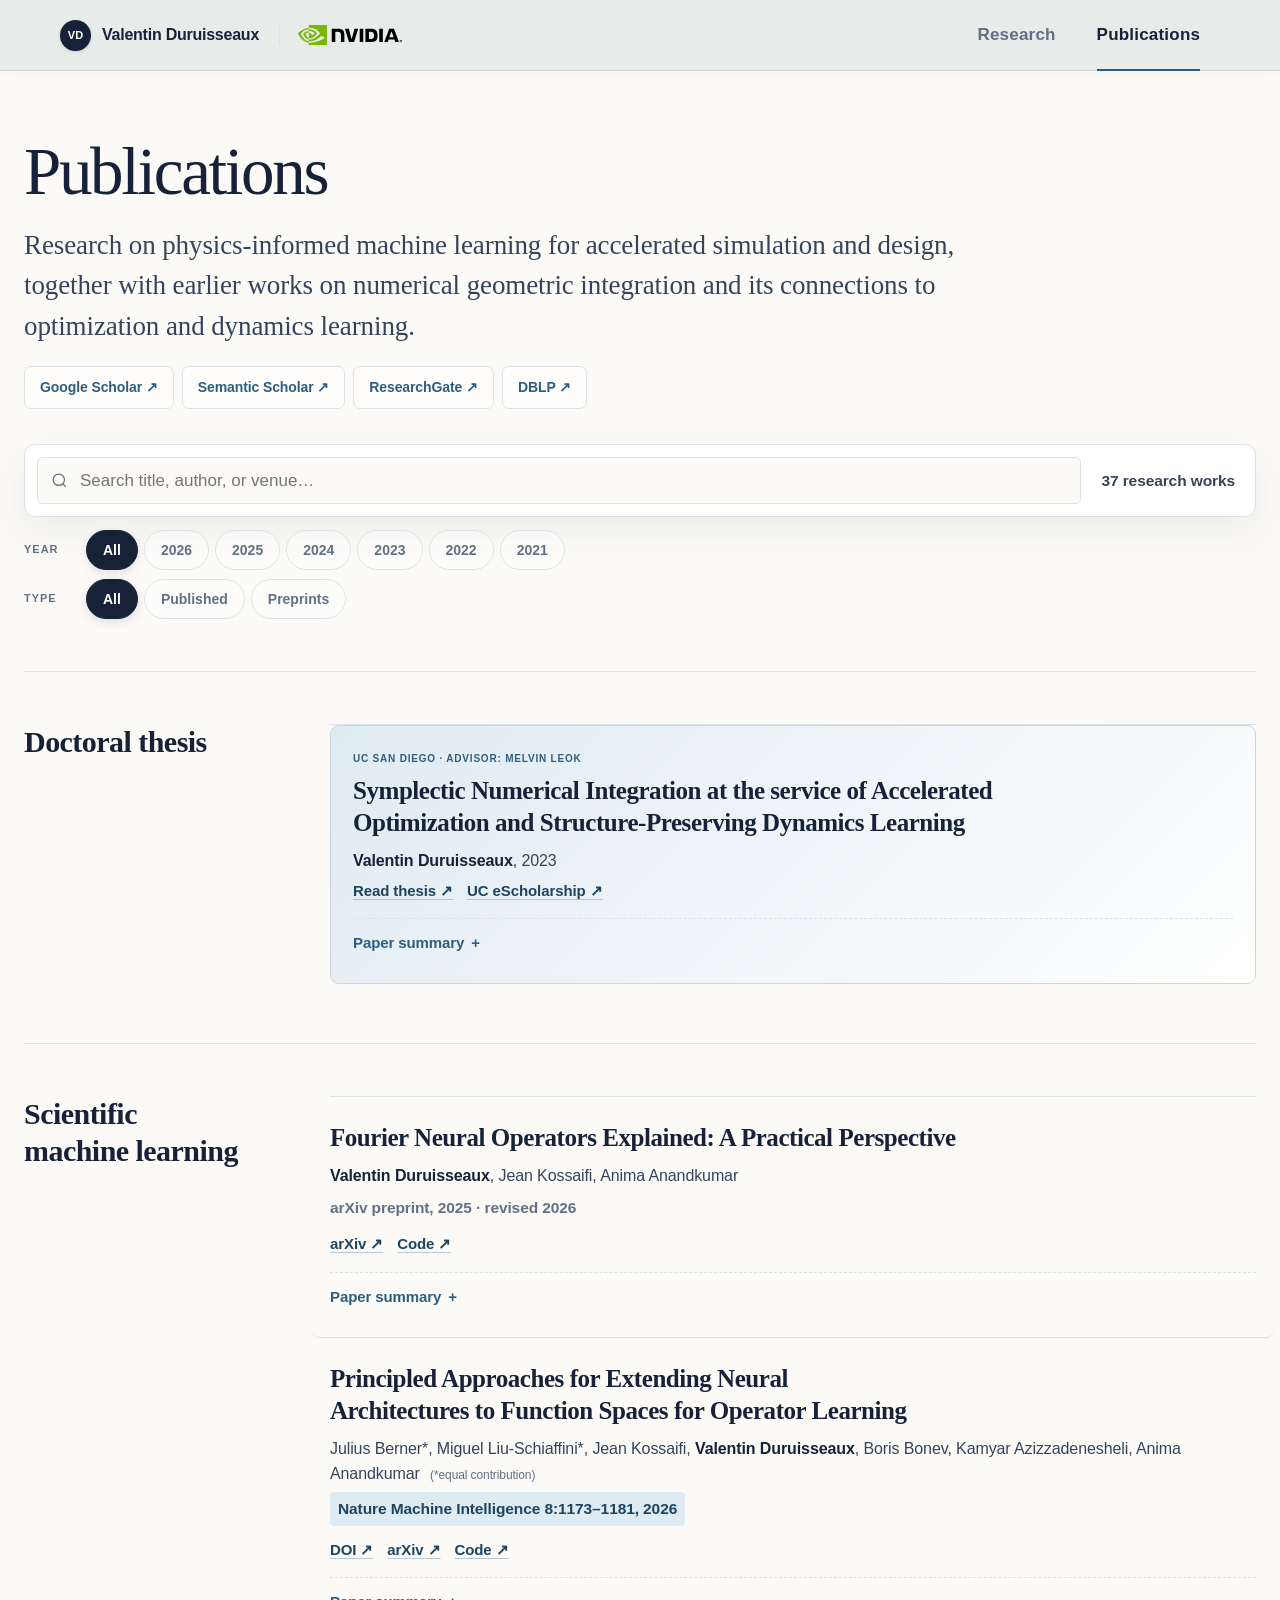
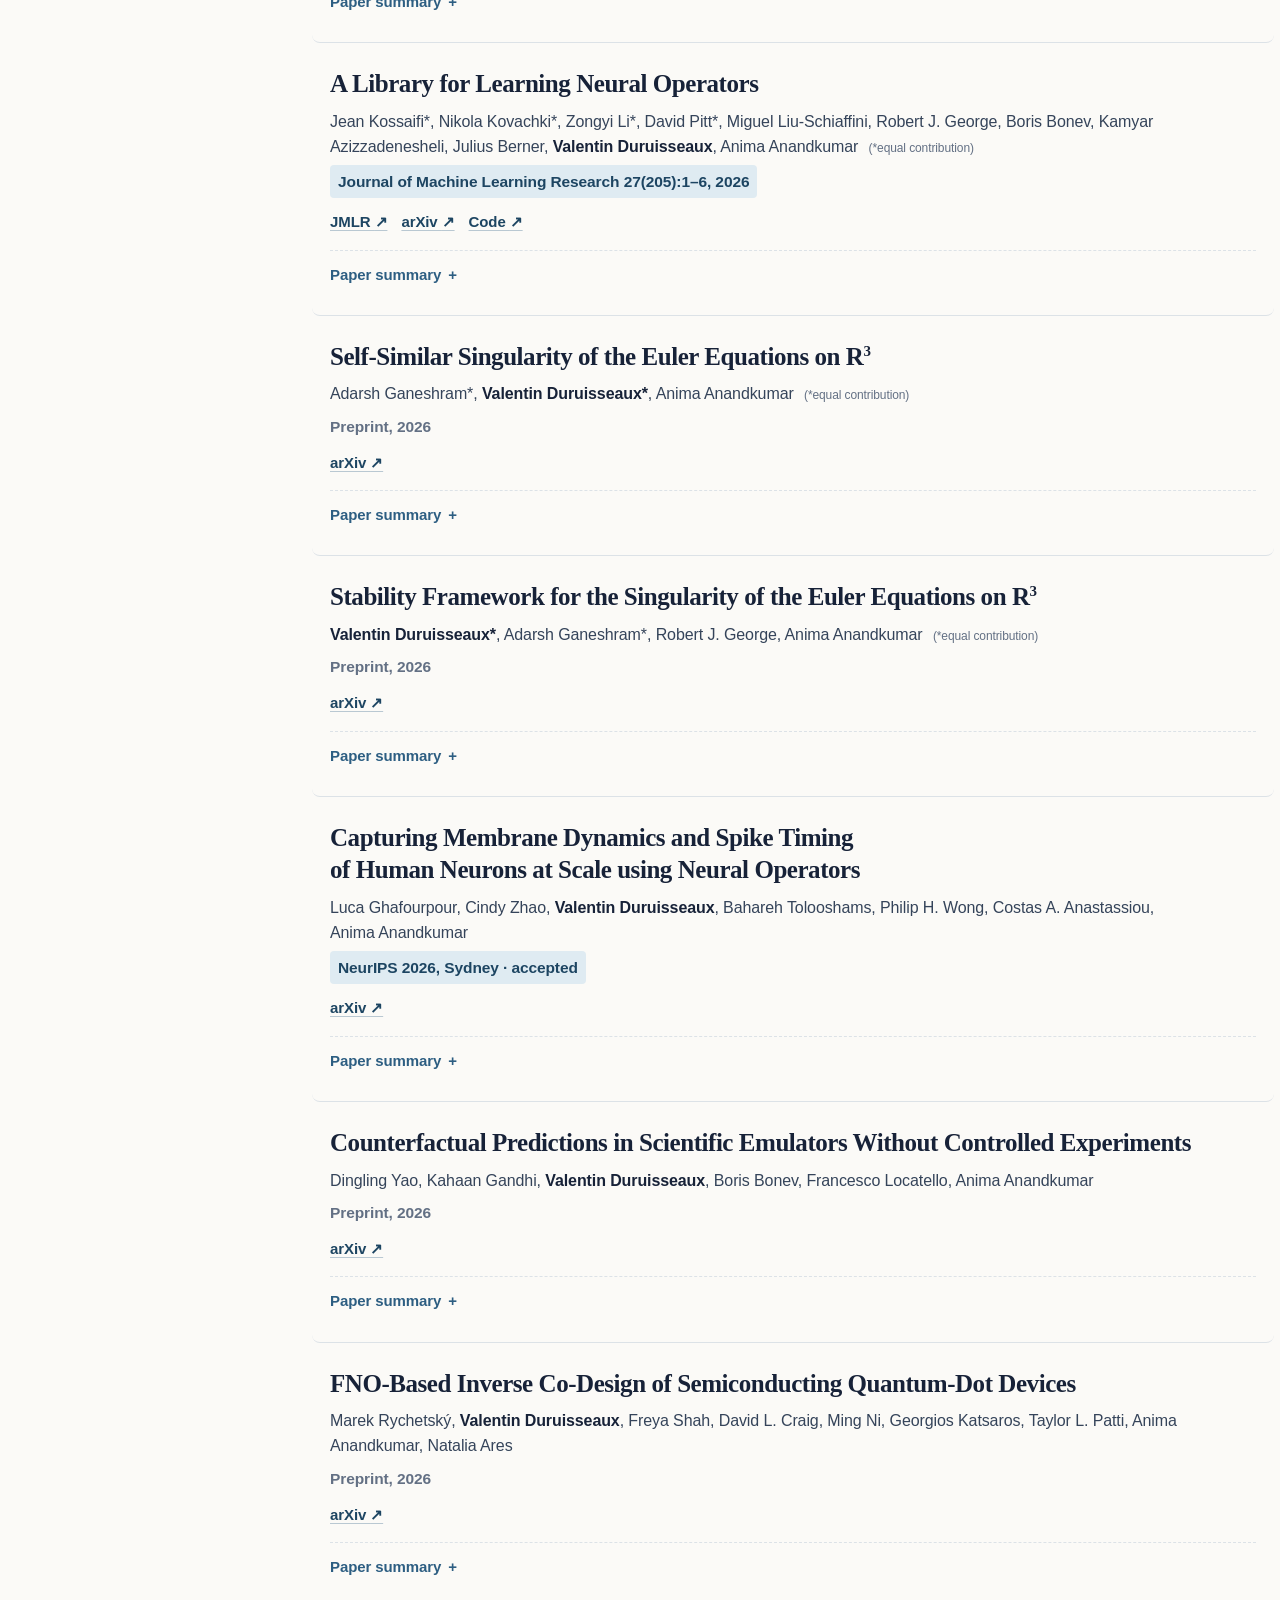
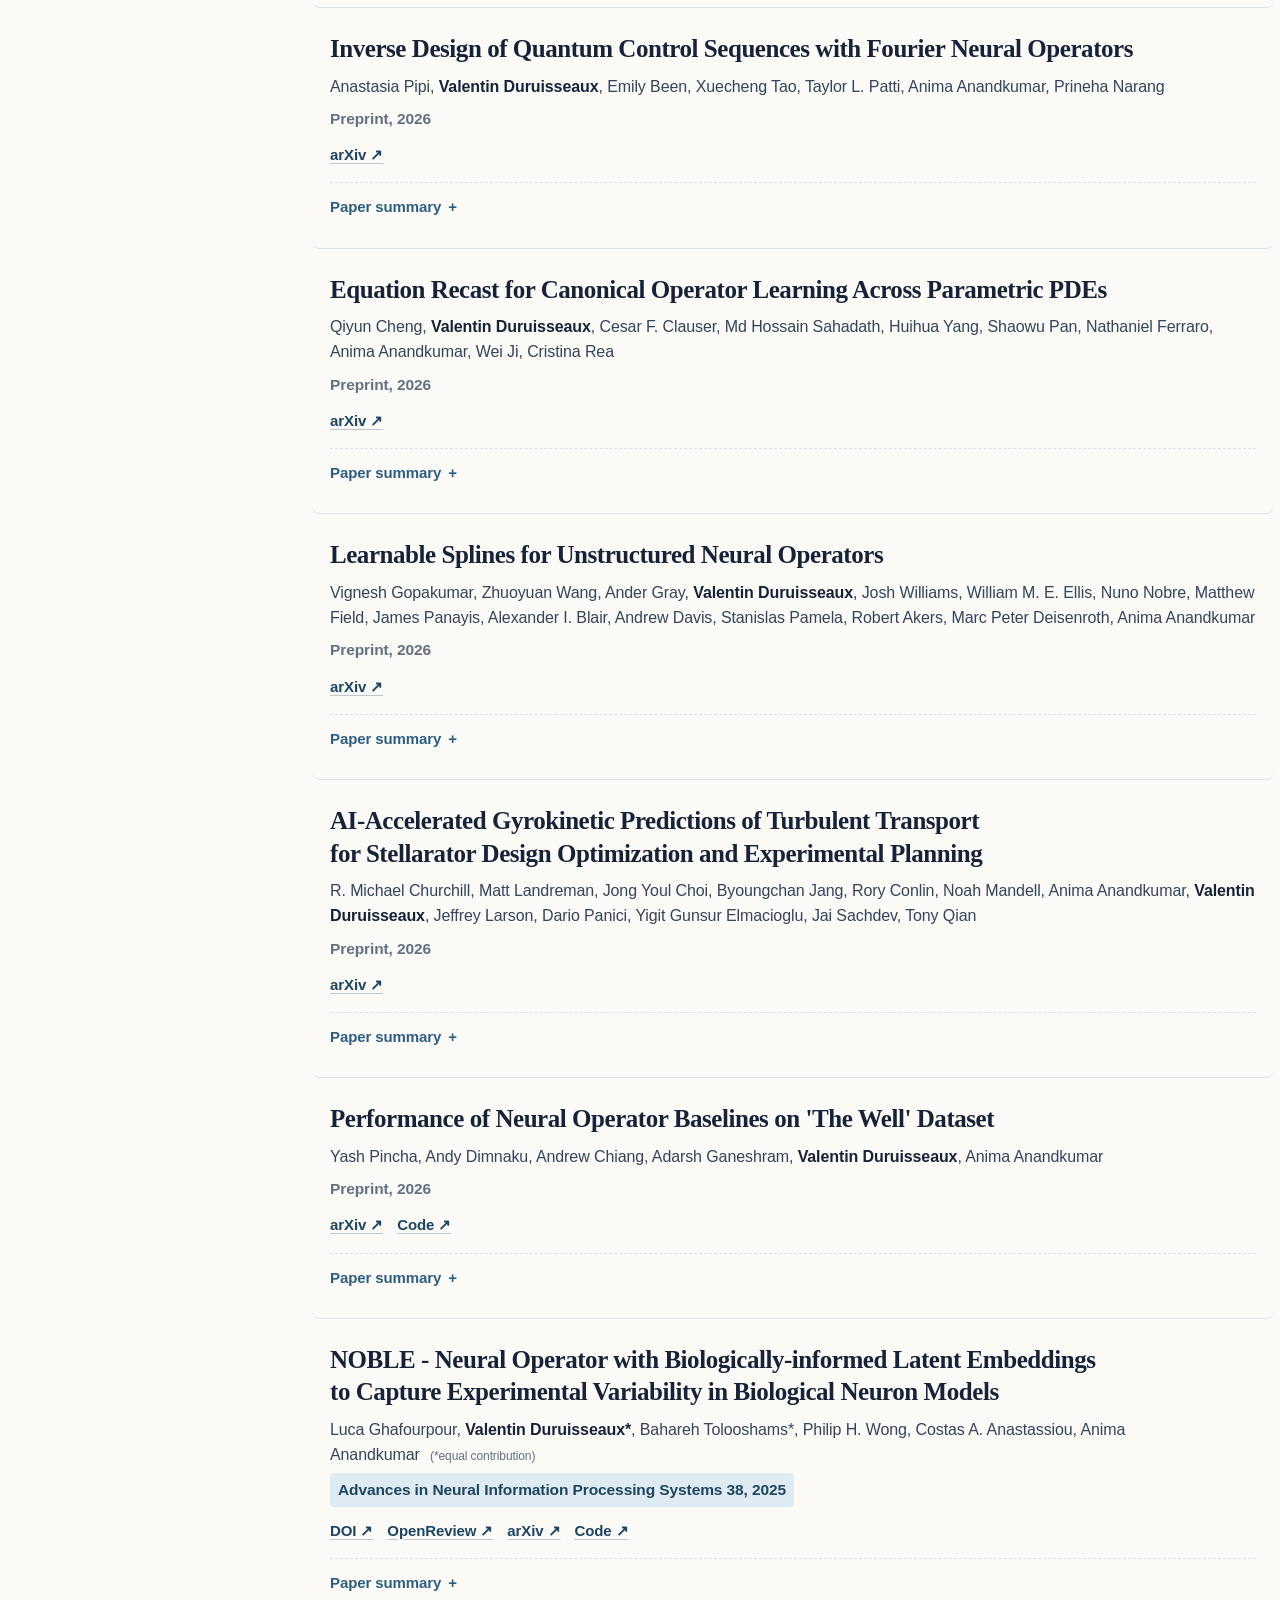
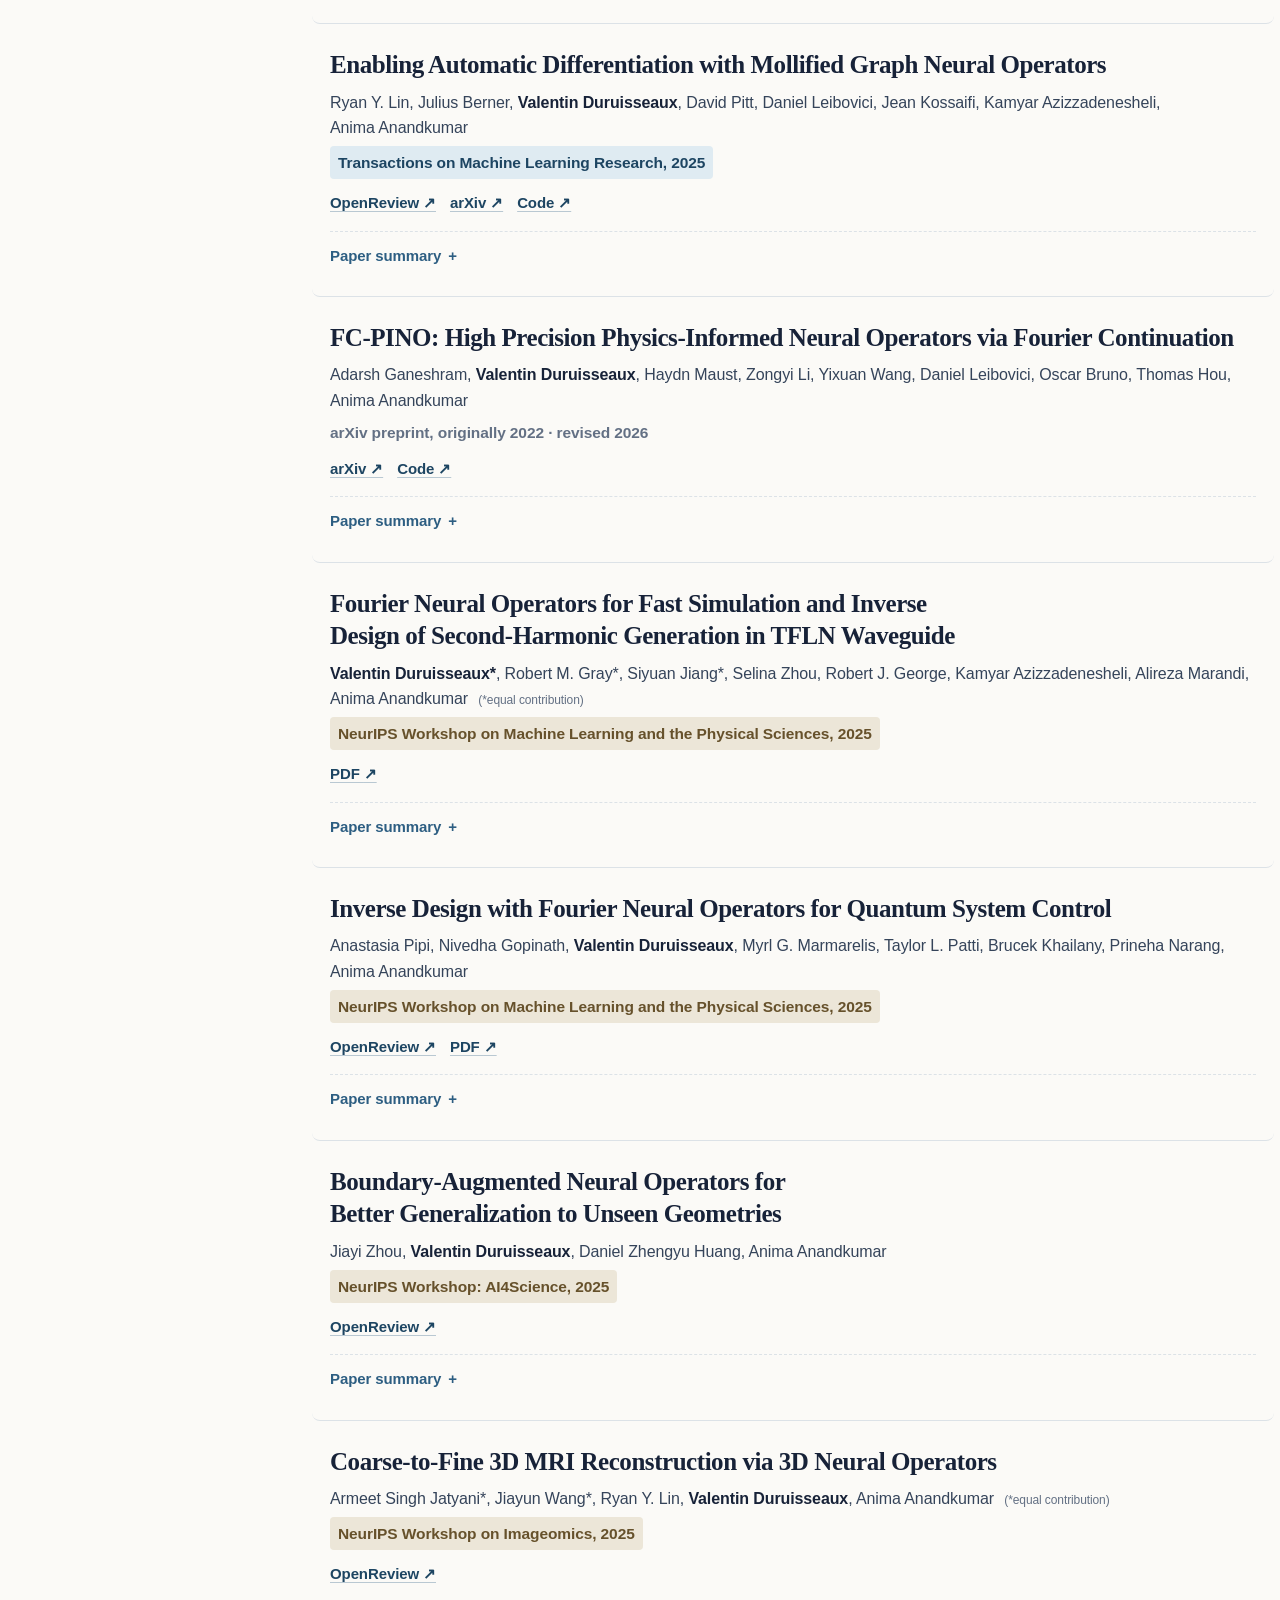
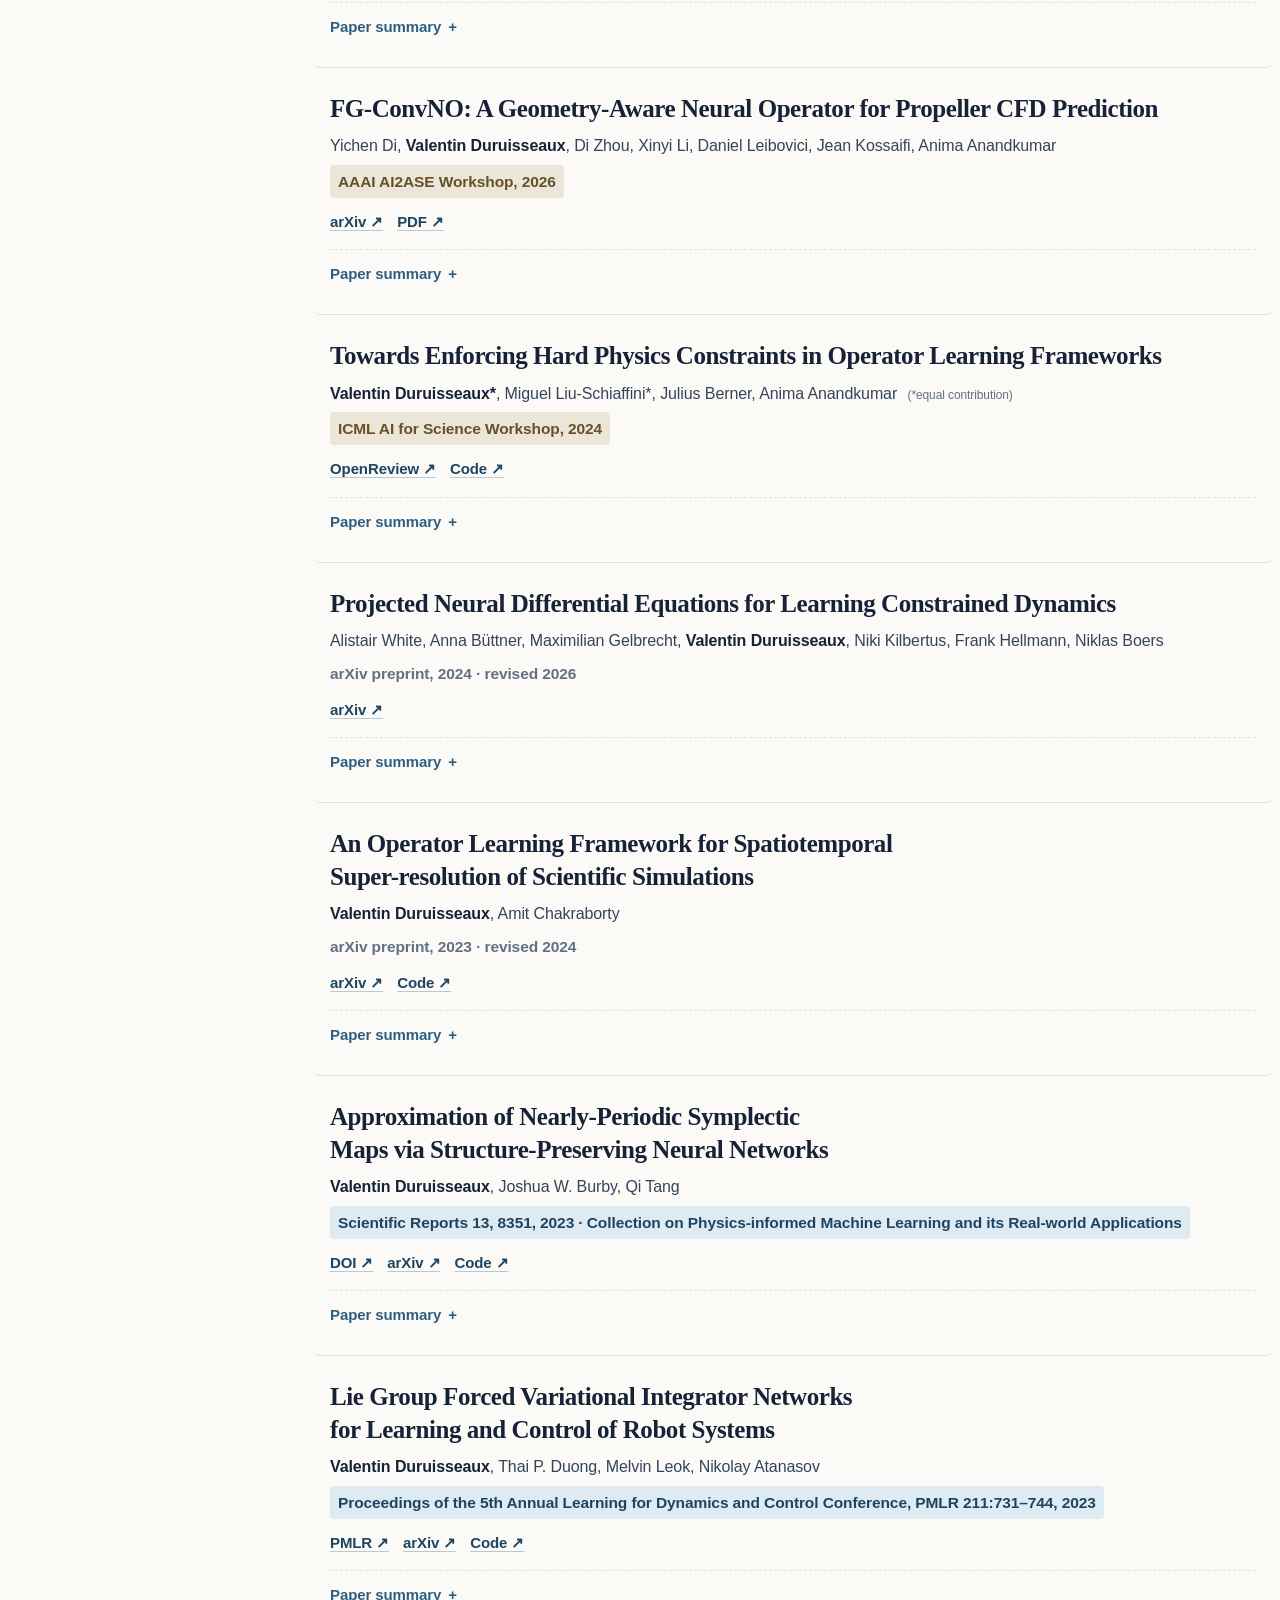
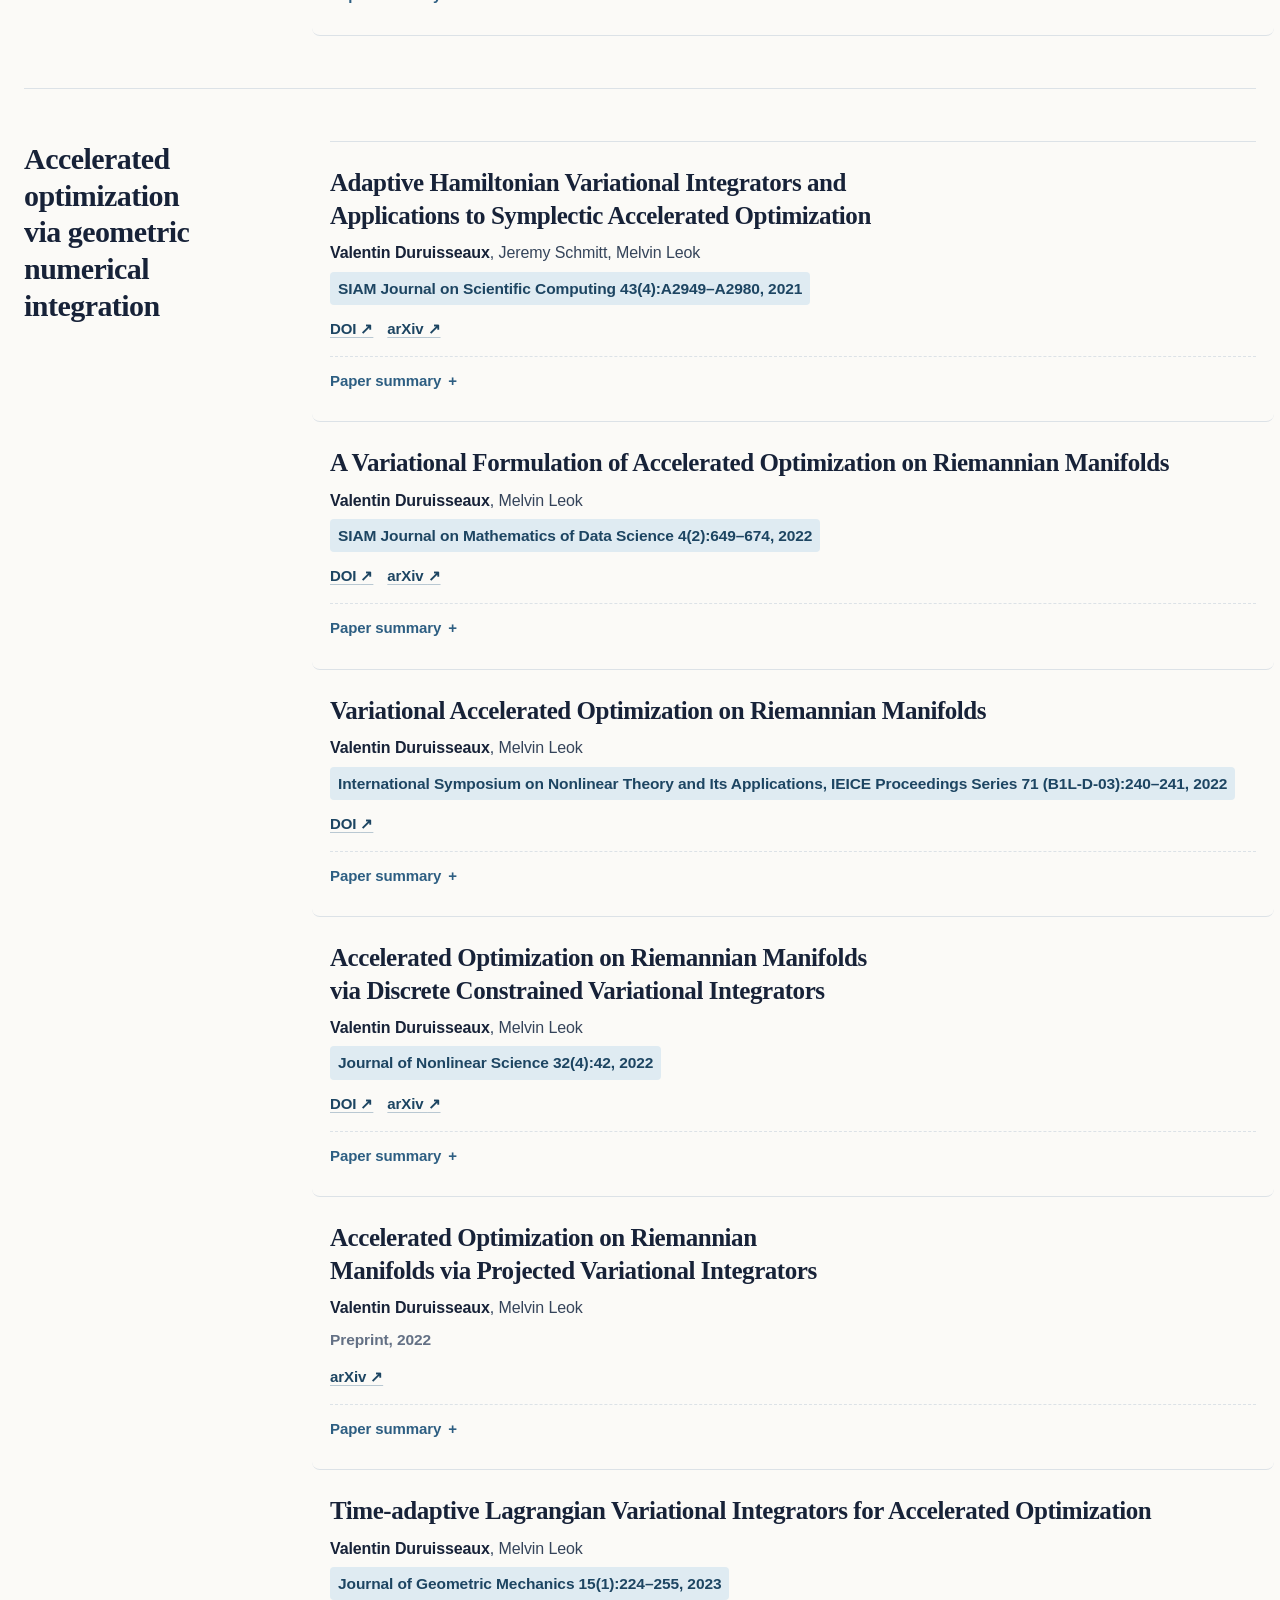
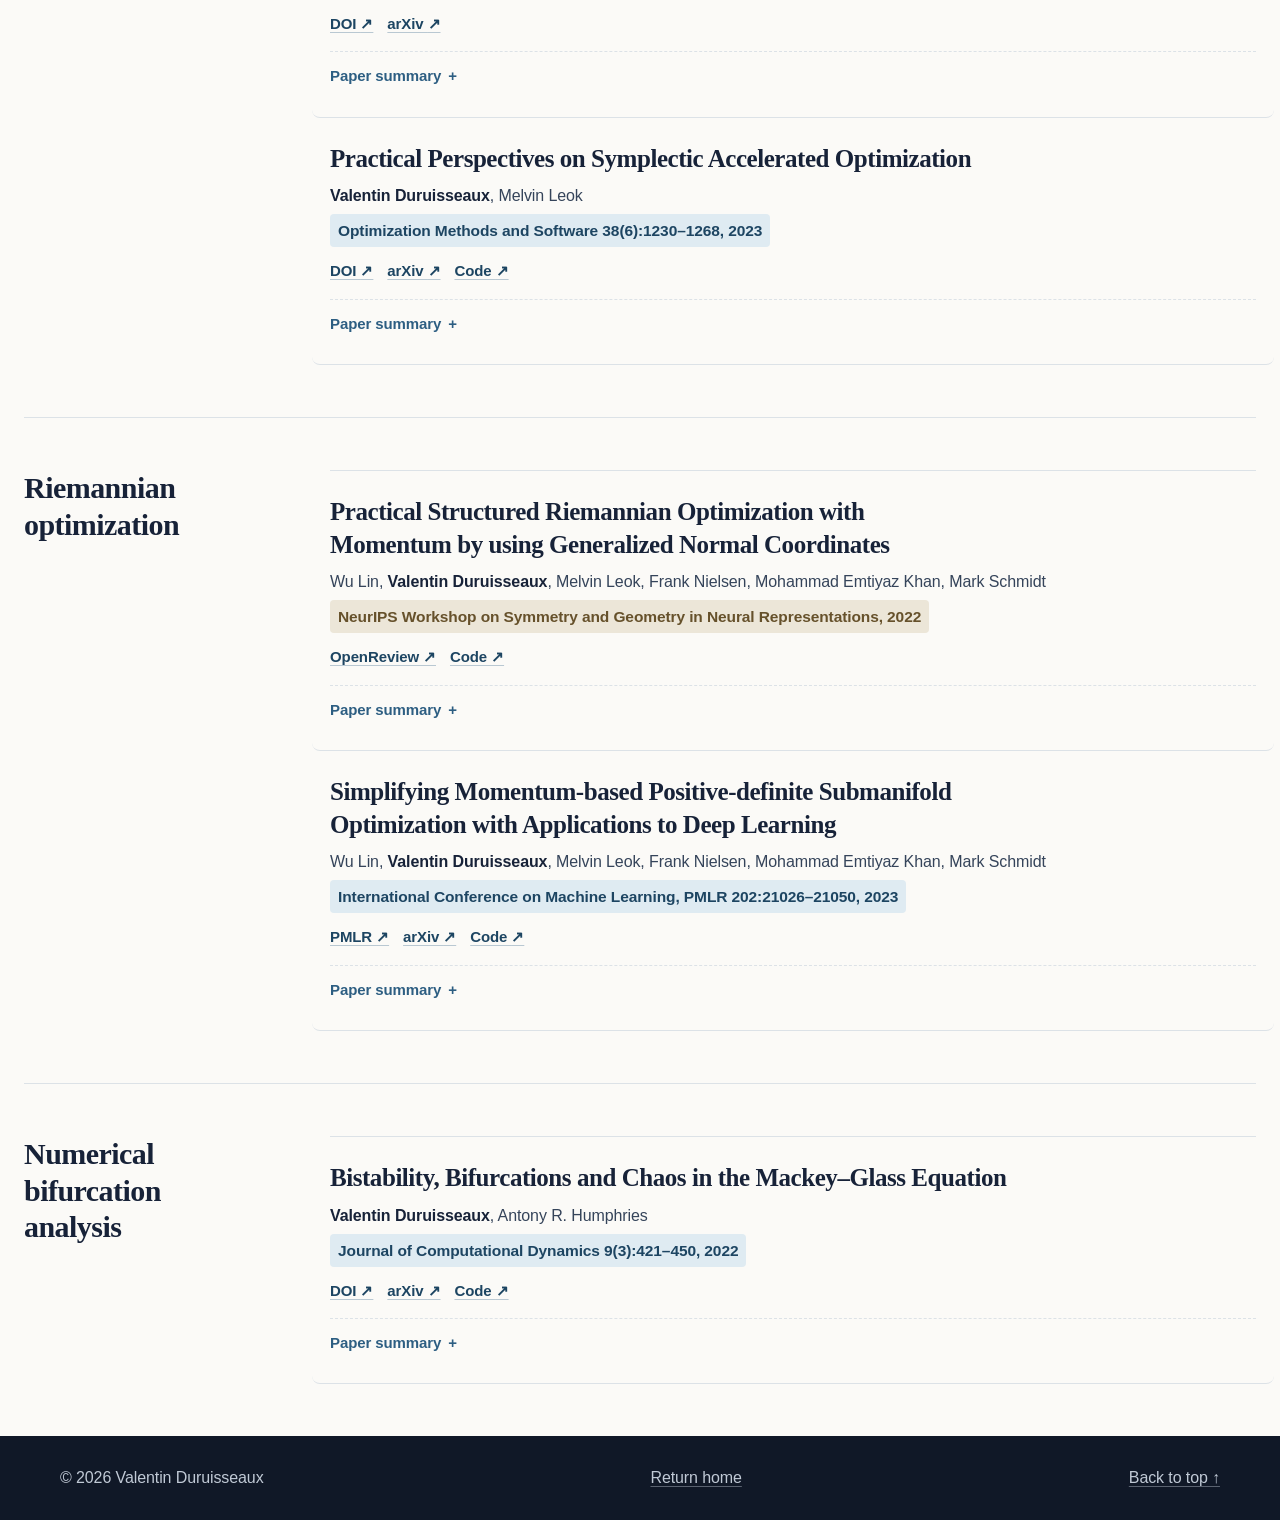
==== commit cc39d3b8: "Adding publications" ====
--- a/publications.html
+++ b/publications.html
@@ -41,7 +41,7 @@
           <svg viewBox="0 0 24 24" aria-hidden="true"><path d="m21 21-4.35-4.35m2.35-5.65a8 8 0 1 1-16 0 8 8 0 0 1 16 0Z"/></svg>
           <input id="publication-search" type="search" placeholder="Search title, author, or venue…" autocomplete="off">
         </label>
-        <p class="result-count" aria-live="polite"><span id="publication-count">35</span> research works</p>
+        <p class="result-count" aria-live="polite"><span id="publication-count">37</span> research works</p>
       </div>
       <div class="publication-filters reveal" aria-label="Filter publications">
         <div class="filter-row" role="group" aria-label="Filter by year">
@@ -124,6 +124,14 @@
             <p class="paper-links"><a href="https://arxiv.org/abs/2609.10860">arXiv <span aria-hidden="true">↗</span></a></p>
           </div>
         </article>
+        <article class="publication" id="human-neuron-dynamics">
+          <div class="publication-body">
+            <h3>Capturing Membrane Dynamics and Spike Timing of Human Neurons at Scale using Neural Operators</h3>
+            <p class="authors">Luca Ghafourpour, Cindy Zhao, <strong>Valentin Duruisseaux</strong>, Bahareh Tolooshams, Philip H. Wong, Costas A. Anastassiou, Anima Anandkumar</p>
+            <p class="venue">NeurIPS 2026, Sydney · accepted</p>
+            <p class="paper-links"><a href="https://arxiv.org/abs/2611.06933">arXiv <span aria-hidden="true">↗</span></a></p>
+          </div>
+        </article>
         <article class="publication" id="reroute">
           <div class="publication-body">
             <h3>Counterfactual Predictions in Scientific Emulators Without Controlled Experiments</h3>
@@ -132,20 +140,28 @@
             <p class="paper-links"><a href="https://arxiv.org/abs/2610.02252">arXiv <span aria-hidden="true">↗</span></a></p>
           </div>
         </article>
+        <article class="publication" id="quantum-dot-design">
+          <div class="publication-body">
+            <h3>FNO-Based Inverse Co-Design of Semiconducting Quantum-Dot Devices</h3>
+            <p class="authors">Marek Rychetský, <strong>Valentin Duruisseaux</strong>, Freya Shah, David L. Craig, Ming Ni, Georgios Katsaros, Taylor L. Patti, Anima Anandkumar, Natalia Ares</p>
+            <p class="venue">Preprint, 2026</p>
+            <p class="paper-links"><a href="https://arxiv.org/abs/2611.06994">arXiv <span aria-hidden="true">↗</span></a></p>
+          </div>
+        </article>
+        <article class="publication" id="quantum-sequences">
+          <div class="publication-body">
+            <h3>Inverse Design of Quantum Control Sequences with Fourier Neural Operators</h3>
+            <p class="authors">Anastasia Pipi, <strong>Valentin Duruisseaux</strong>, Emily Been, Xuecheng Tao, Taylor L. Patti, Anima Anandkumar, Prineha Narang</p>
+            <p class="venue">Preprint, 2026</p>
+            <p class="paper-links"><a href="https://arxiv.org/abs/2608.03702">arXiv <span aria-hidden="true">↗</span></a></p>
+          </div>
+        </article>
         <article class="publication" id="equation-recast">
           <div class="publication-body">
             <h3>Equation Recast for Canonical Operator Learning Across Parametric PDEs</h3>
             <p class="authors">Qiyun Cheng, <strong>Valentin Duruisseaux</strong>, Cesar F. Clauser, Md Hossain Sahadath, Huihua Yang, Shaowu Pan, Nathaniel Ferraro, Anima Anandkumar, Wei Ji, Cristina Rea</p>
             <p class="venue">Preprint, 2026</p>
             <p class="paper-links"><a href="https://arxiv.org/abs/2609.02982">arXiv <span aria-hidden="true">↗</span></a></p>
-          </div>
-        </article>
-        <article class="publication" id="quantum-sequences">
-          <div class="publication-body">
-            <h3>Inverse Design of Quantum Control Sequences with Fourier Neural Operators</h3>
-            <p class="authors">Anastasia Pipi, <strong>Valentin Duruisseaux</strong>, Emily Been, Xuecheng Tao, Taylor L. Patti, Anima Anandkumar, Prineha Narang</p>
-            <p class="venue">Preprint, 2026</p>
-            <p class="paper-links"><a href="https://arxiv.org/abs/2608.03702">arXiv <span aria-hidden="true">↗</span></a></p>
           </div>
         </article>
         <article class="publication" id="learnable-splines">
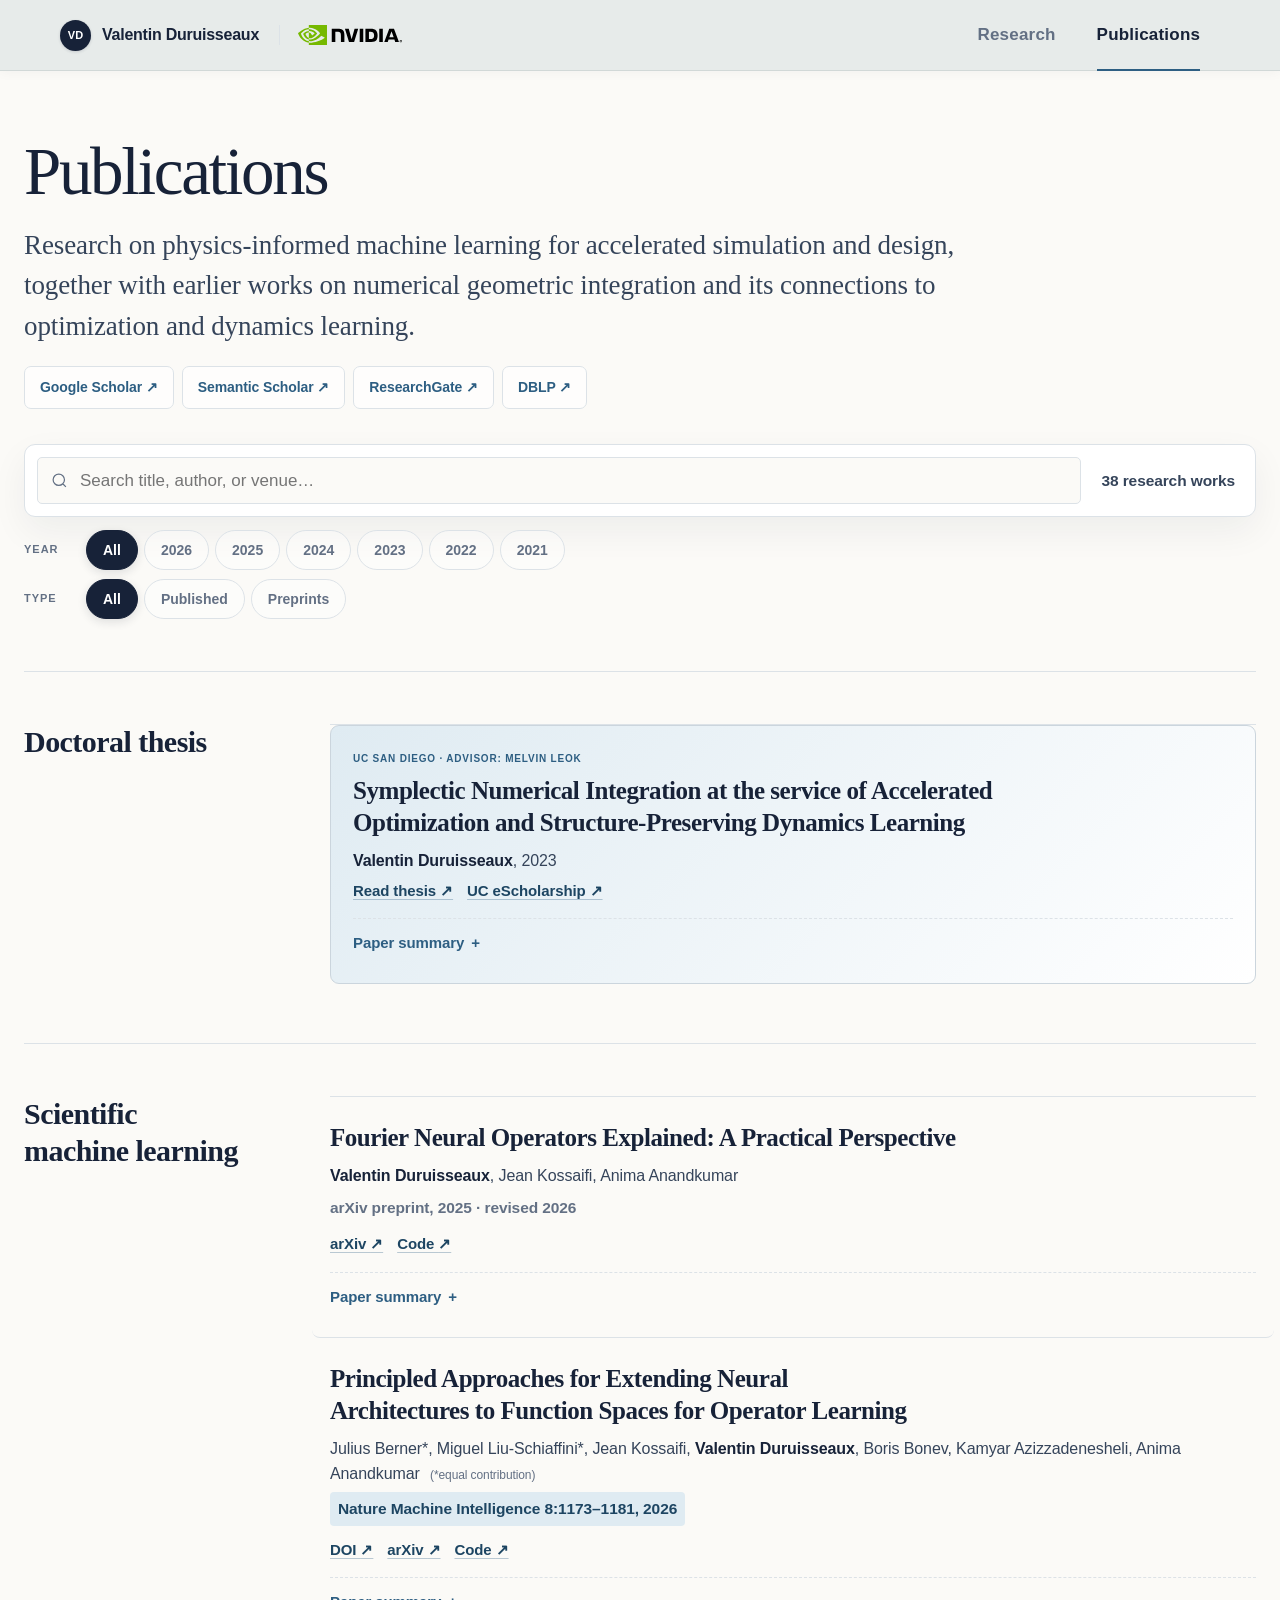
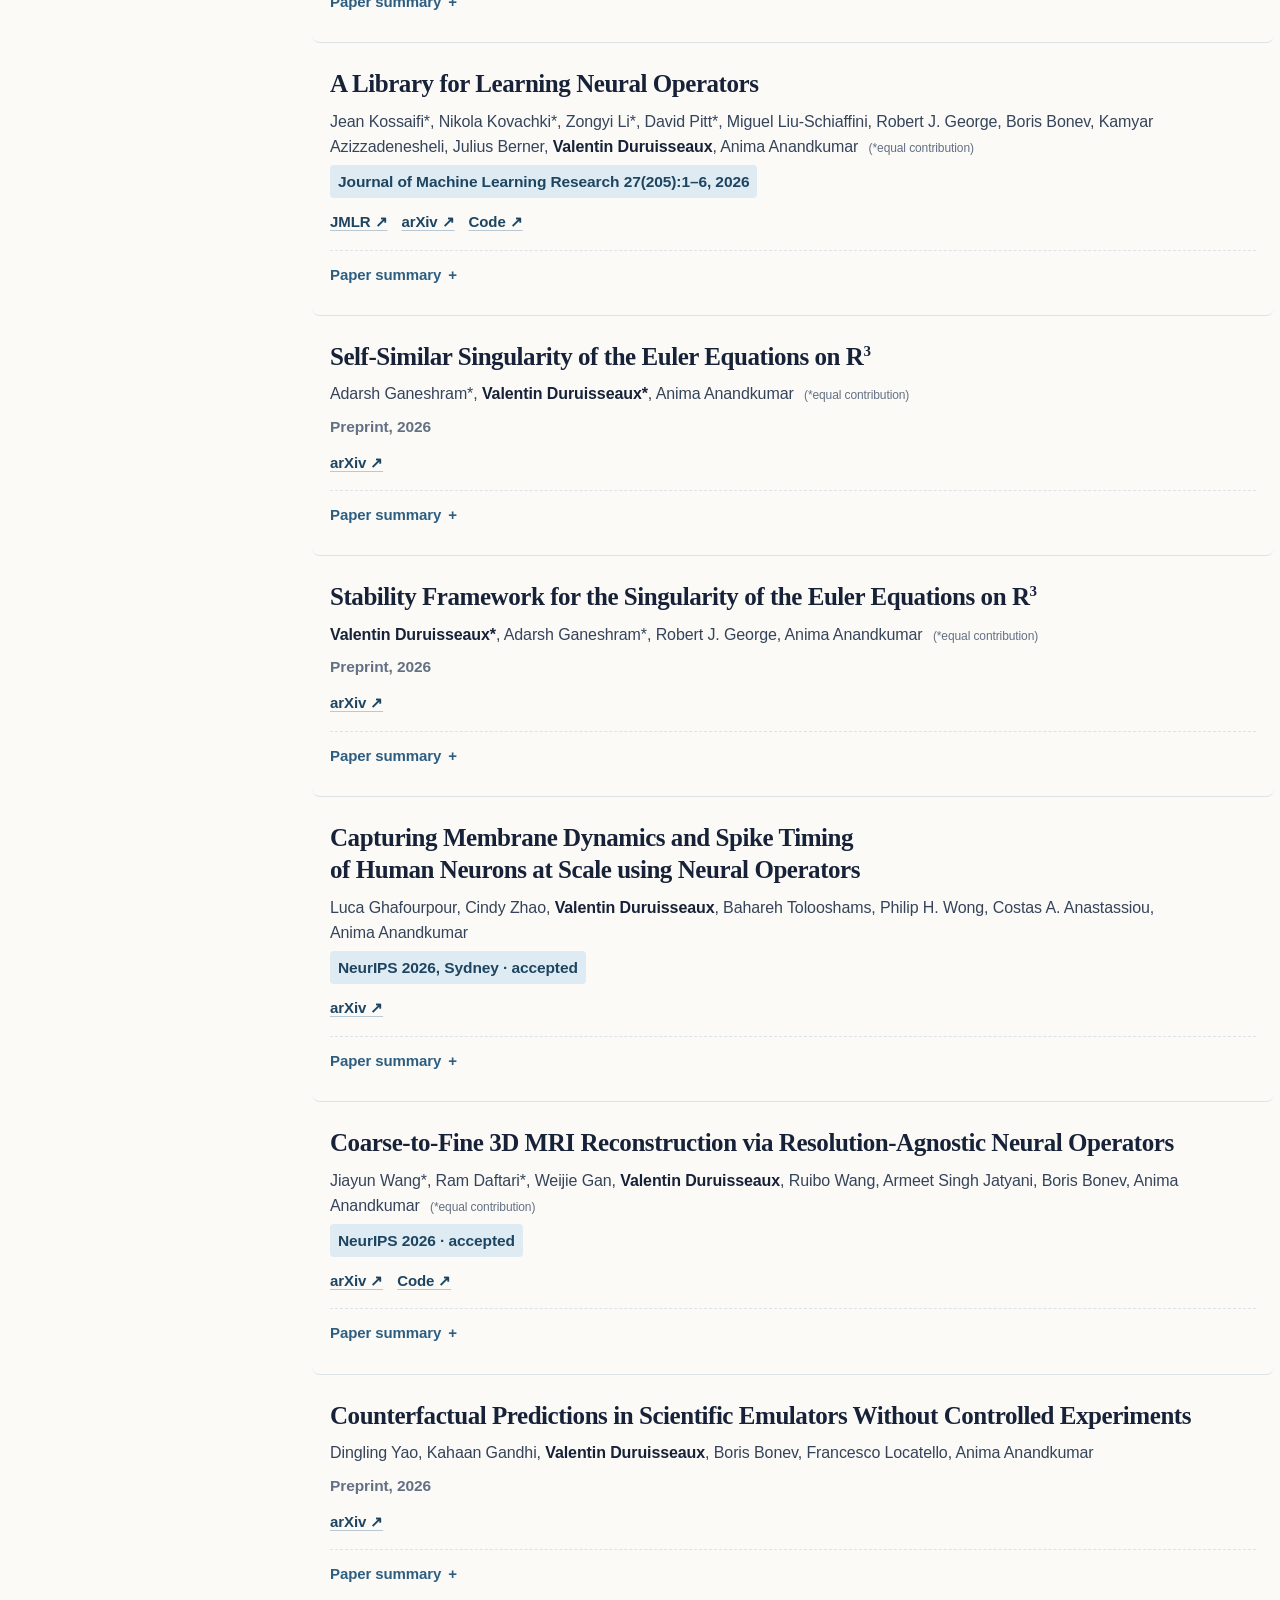
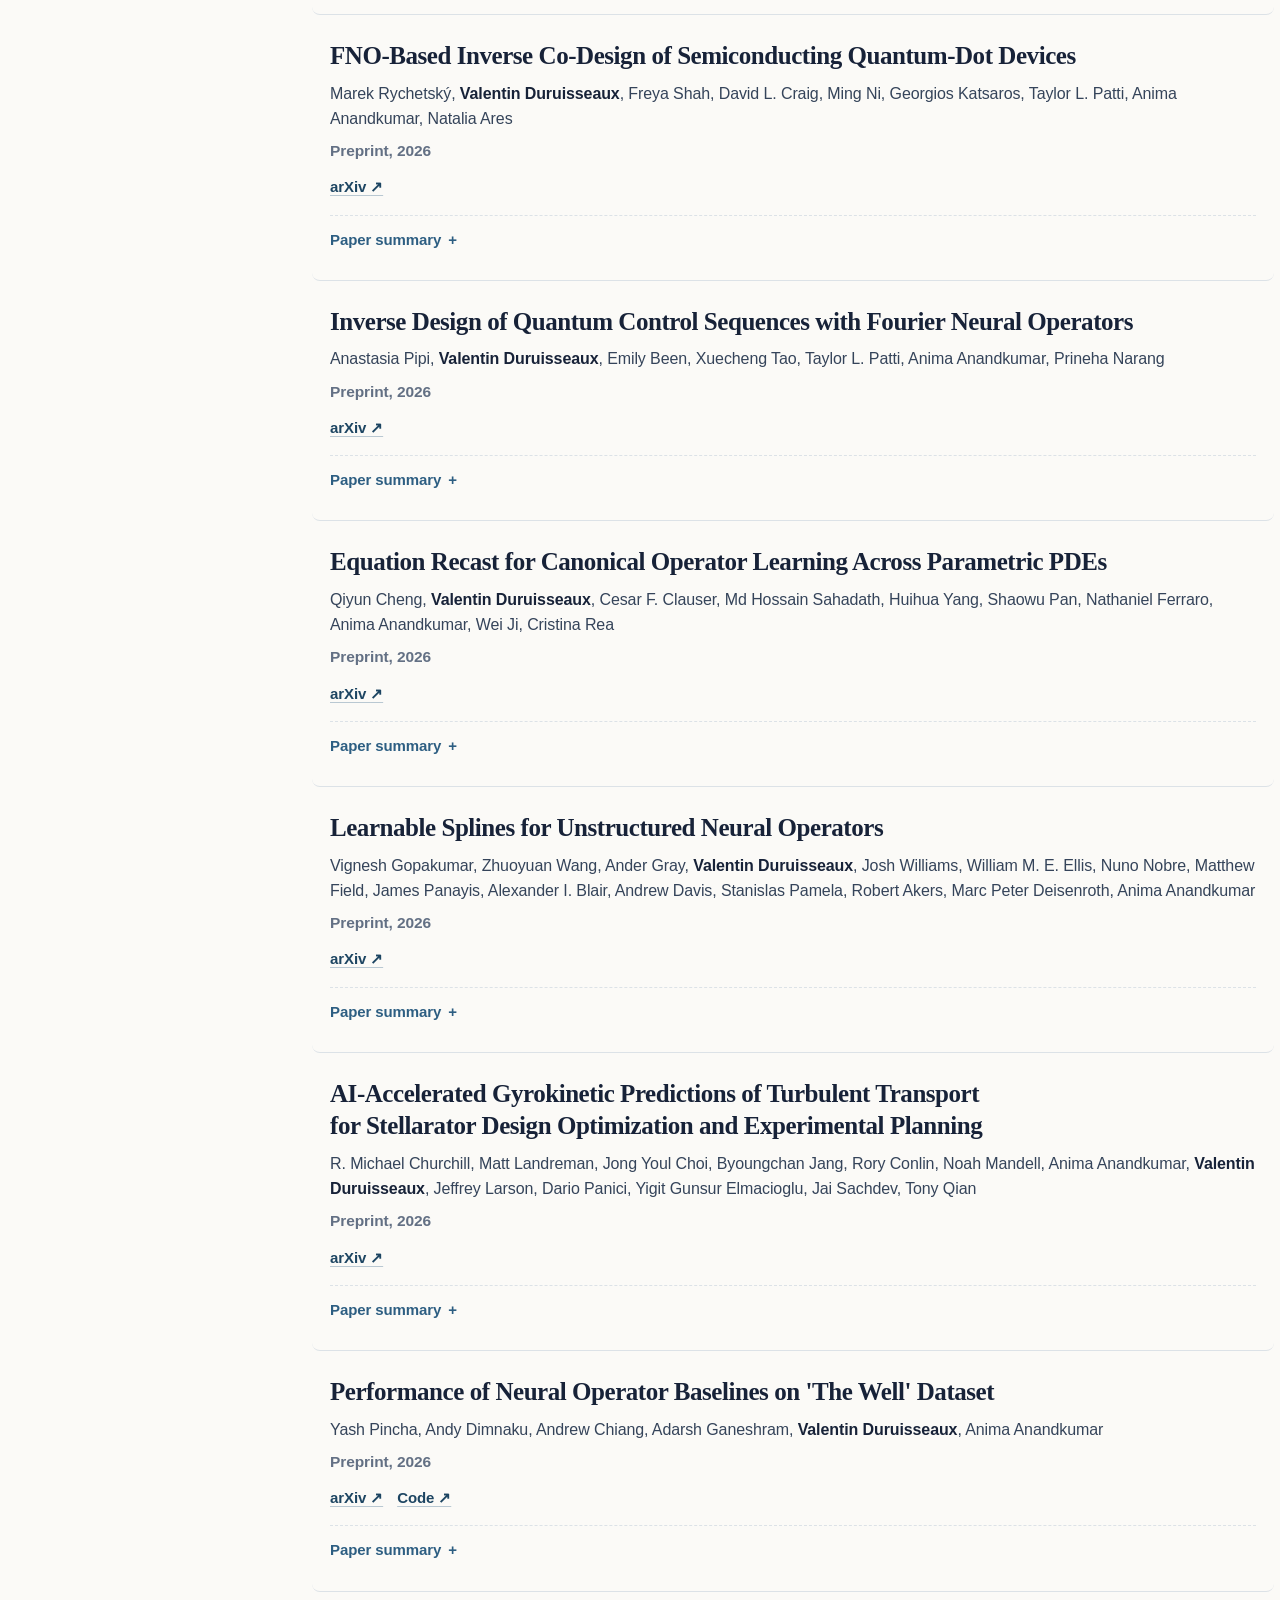
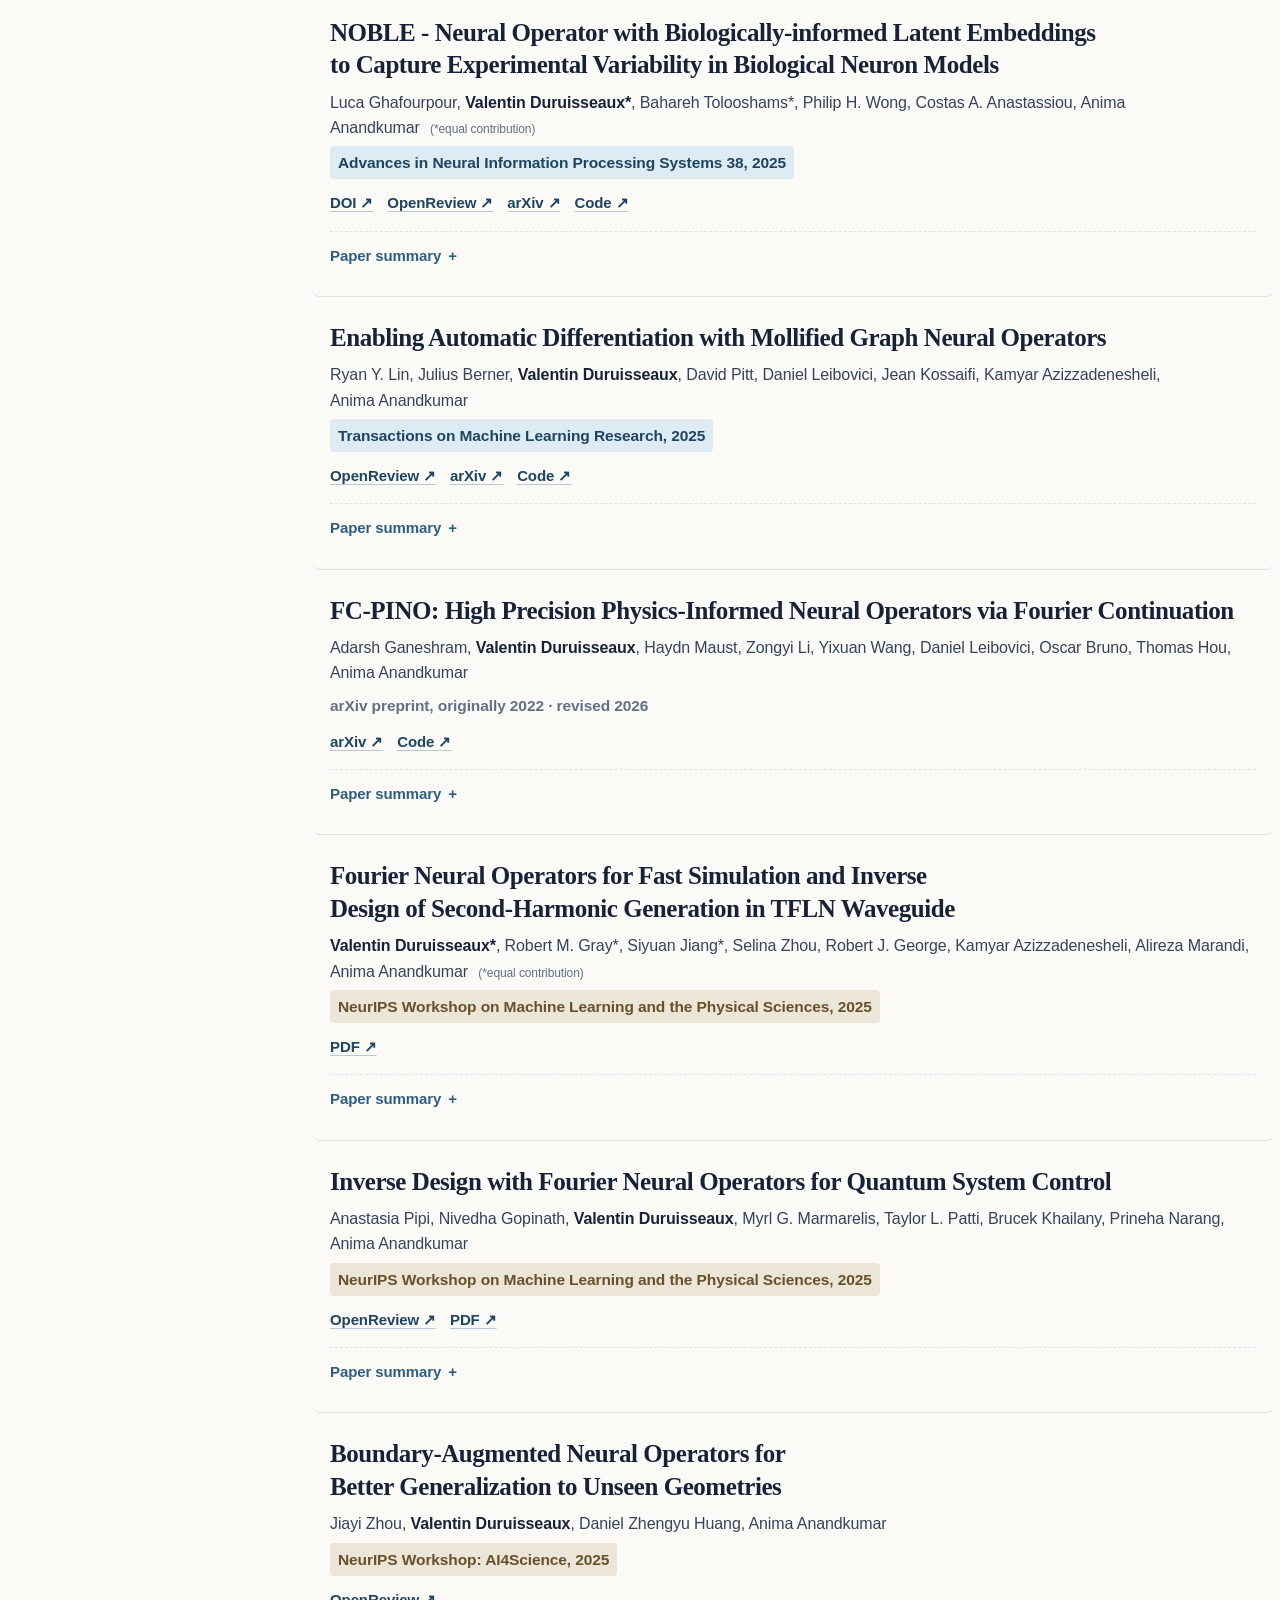
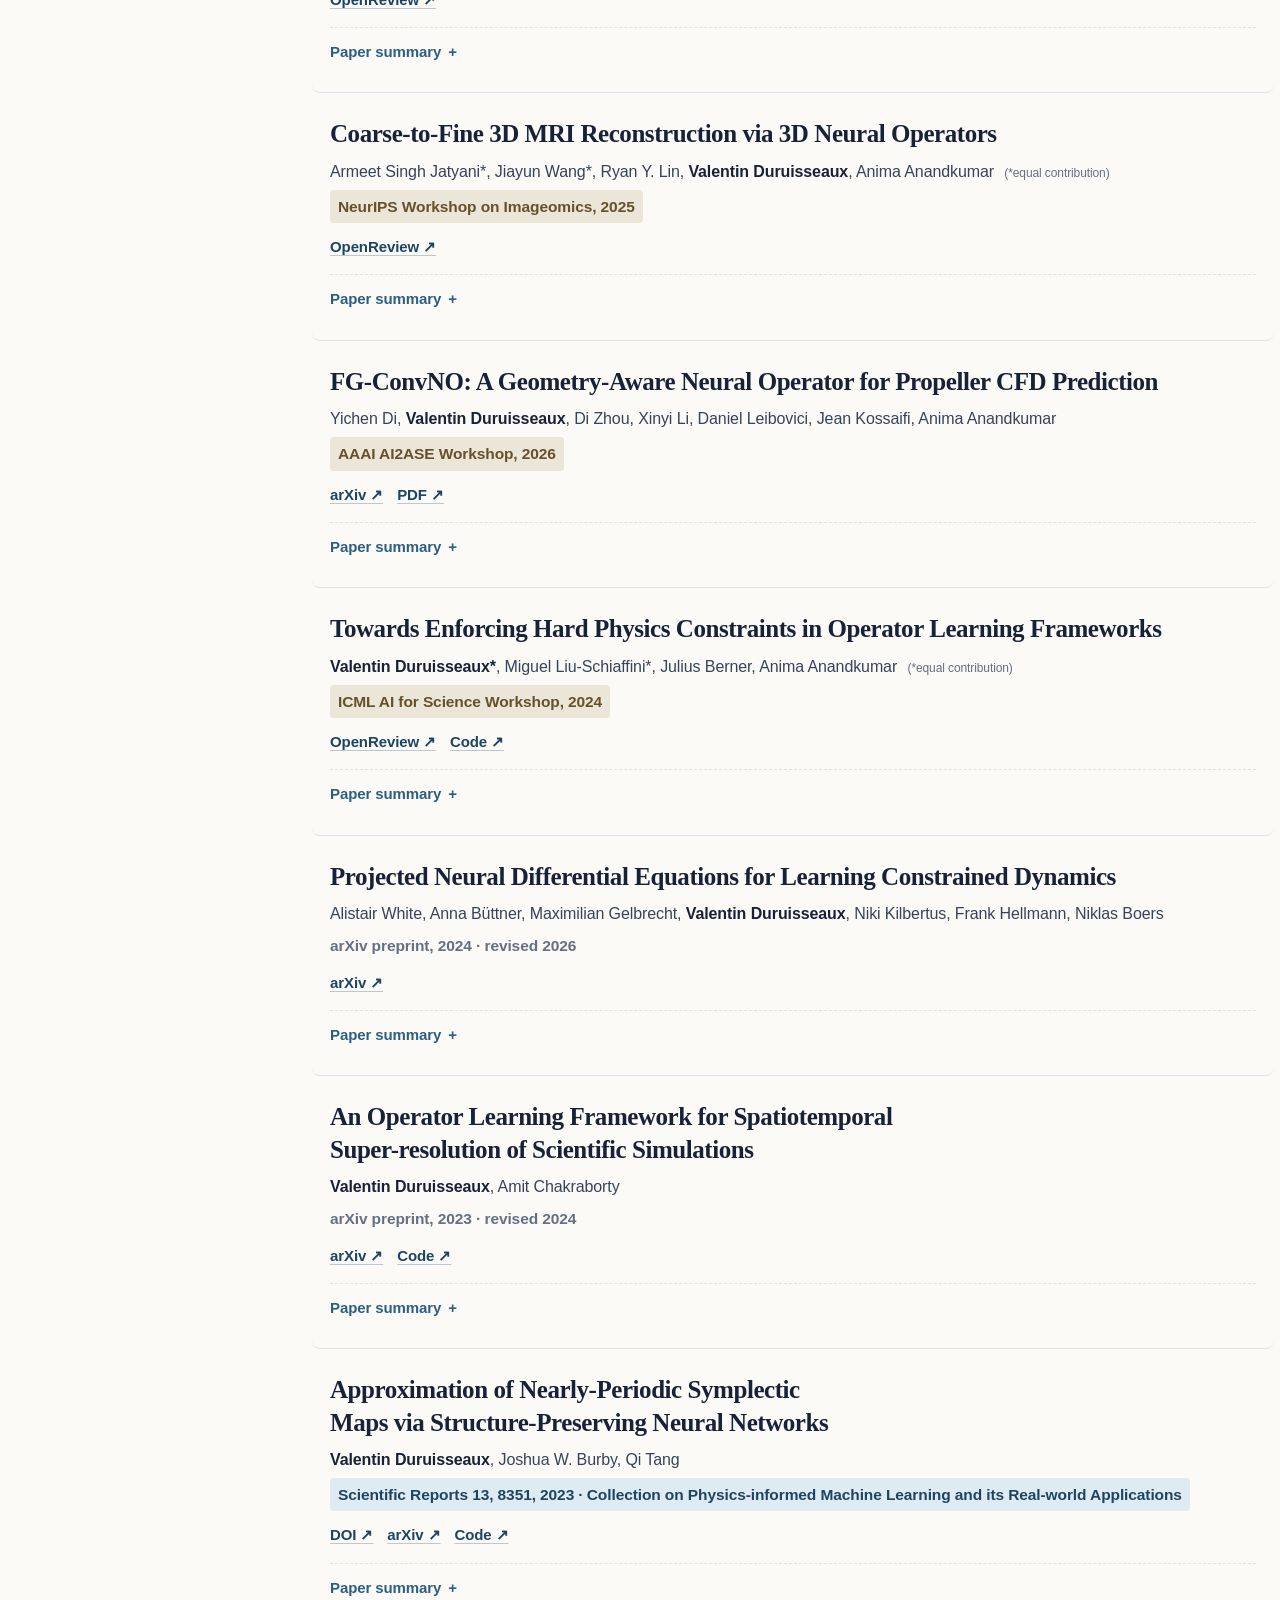
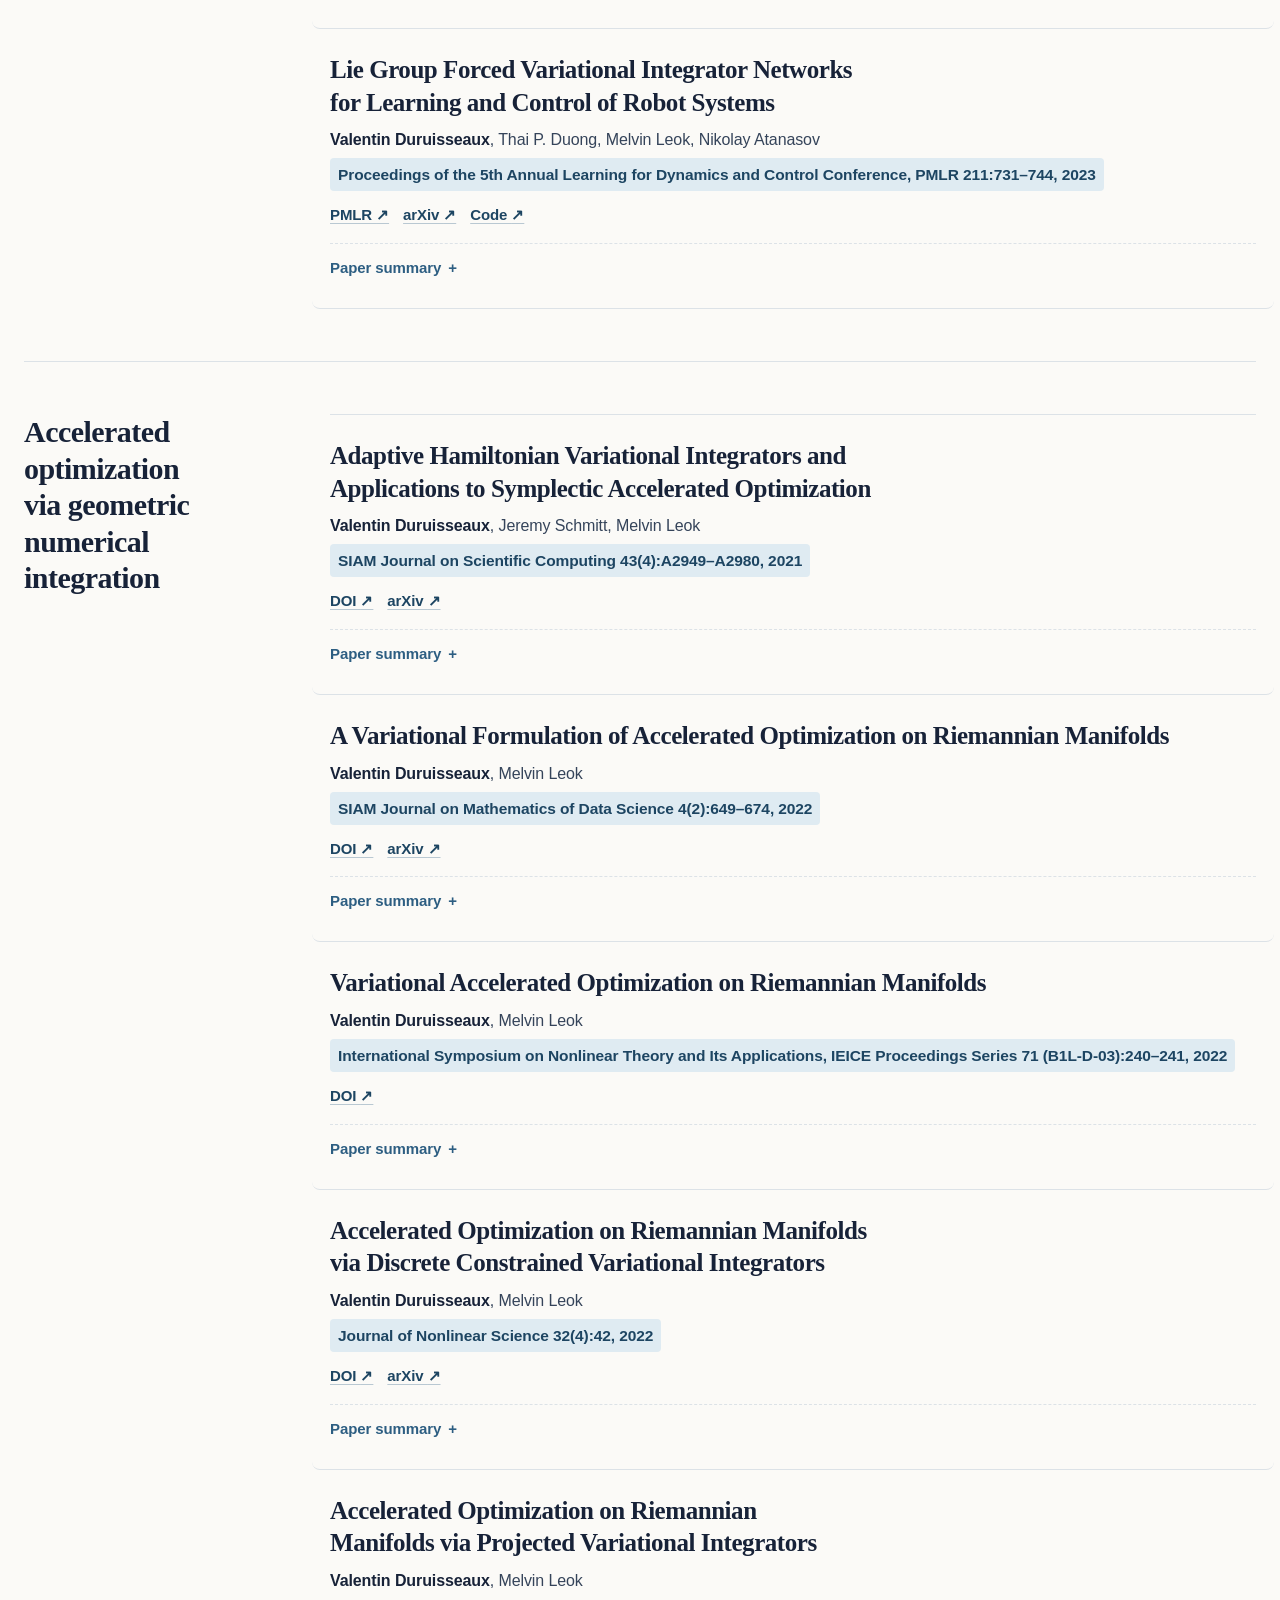
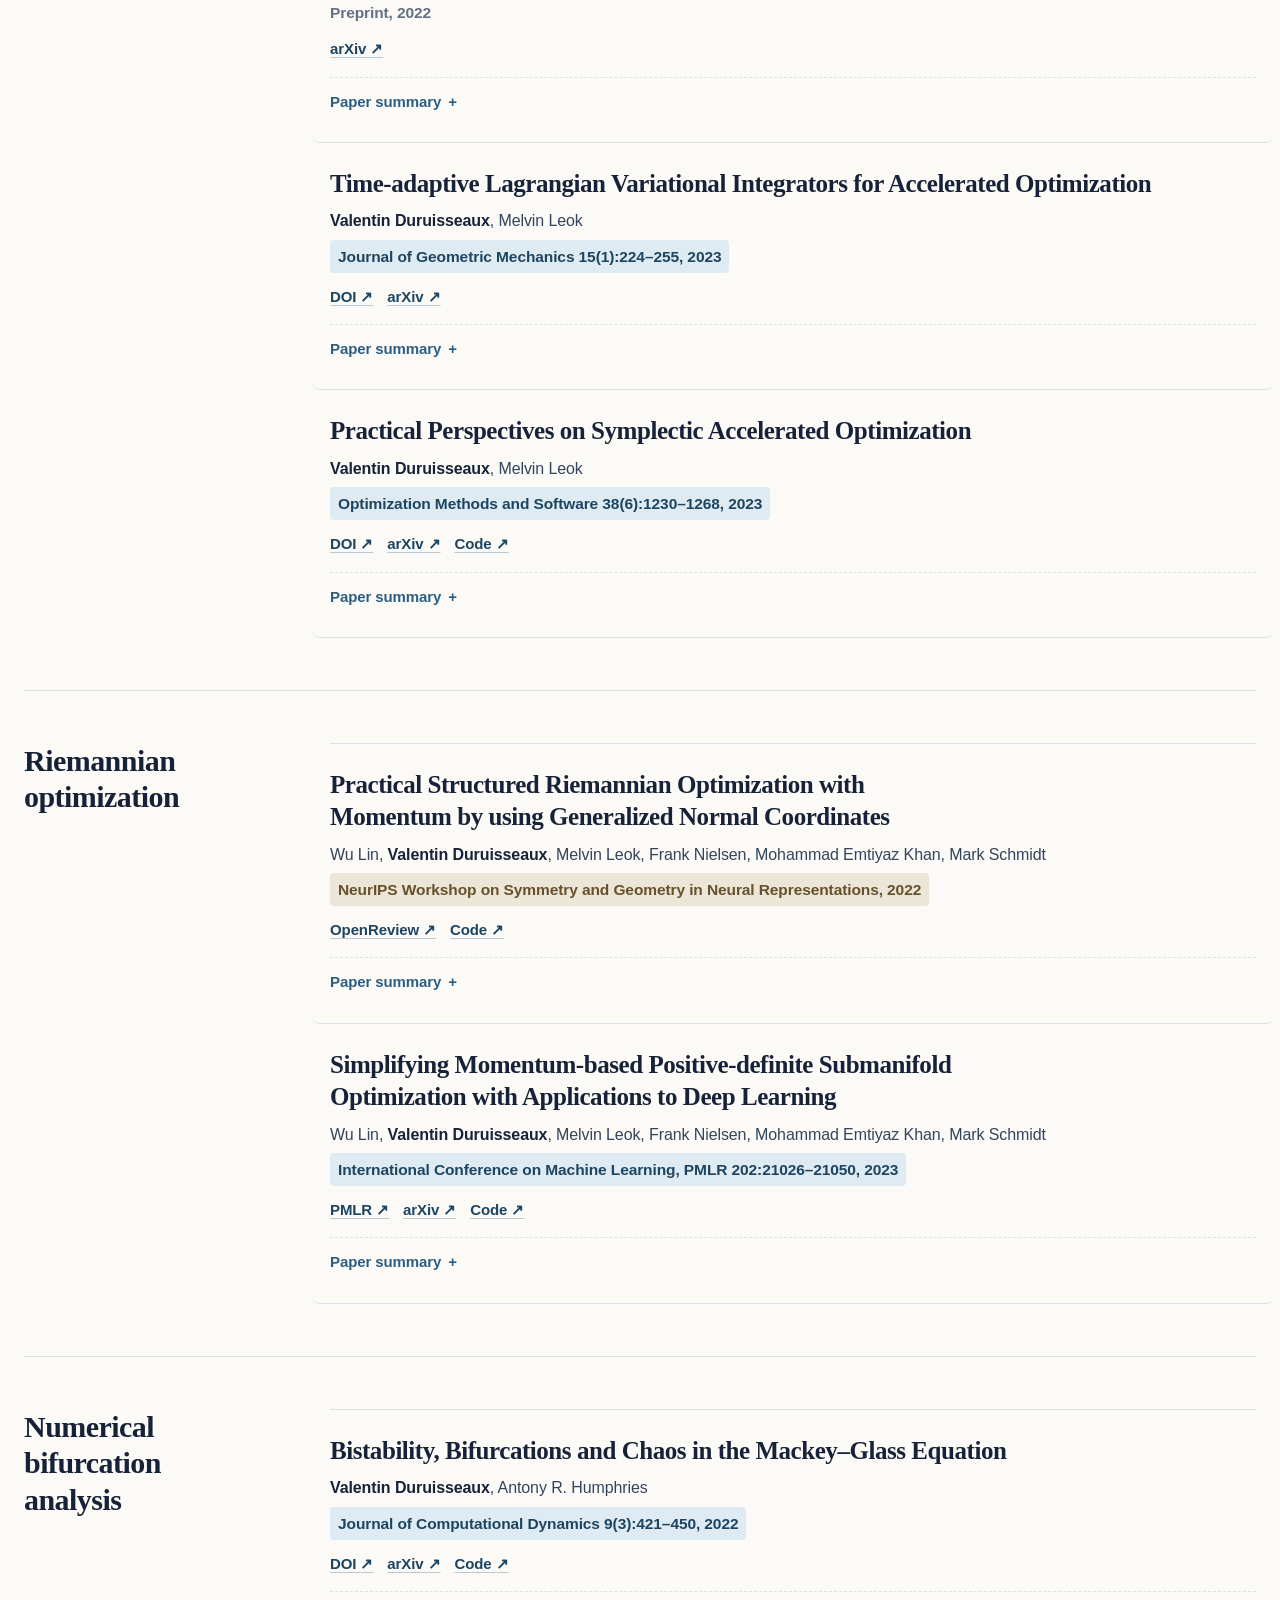
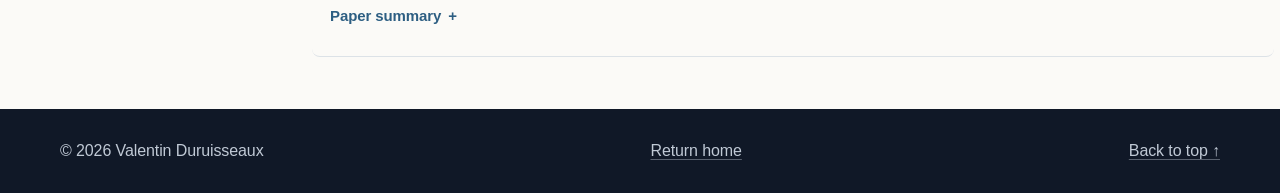
==== commit 270cc7b3: "Add KIR-NO publication and update homepage MRI link" ====
--- a/publications.html
+++ b/publications.html
@@ -41,7 +41,7 @@
           <svg viewBox="0 0 24 24" aria-hidden="true"><path d="m21 21-4.35-4.35m2.35-5.65a8 8 0 1 1-16 0 8 8 0 0 1 16 0Z"/></svg>
           <input id="publication-search" type="search" placeholder="Search title, author, or venue…" autocomplete="off">
         </label>
-        <p class="result-count" aria-live="polite"><span id="publication-count">37</span> research works</p>
+        <p class="result-count" aria-live="polite"><span id="publication-count">38</span> research works</p>
       </div>
       <div class="publication-filters reveal" aria-label="Filter publications">
         <div class="filter-row" role="group" aria-label="Filter by year">
@@ -132,6 +132,14 @@
             <p class="paper-links"><a href="https://arxiv.org/abs/2611.06933">arXiv <span aria-hidden="true">↗</span></a></p>
           </div>
         </article>
+        <article class="publication" id="kir-no">
+          <div class="publication-body">
+            <h3>Coarse-to-Fine 3D MRI Reconstruction via Resolution-Agnostic Neural Operators</h3>
+            <p class="authors">Jiayun Wang*, Ram Daftari*, Weijie Gan, <strong>Valentin Duruisseaux</strong>, Ruibo Wang, Armeet Singh Jatyani, Boris Bonev, Anima Anandkumar <small class="author-note">(*equal contribution)</small></p>
+            <p class="venue">NeurIPS 2026 · accepted</p>
+            <p class="paper-links"><a href="https://arxiv.org/abs/2611.14979">arXiv <span aria-hidden="true">↗</span></a><a href="https://github.com/neuraloperator/KIR-NO">Code <span aria-hidden="true">↗</span></a></p>
+          </div>
+        </article>
         <article class="publication" id="reroute">
           <div class="publication-body">
             <h3>Counterfactual Predictions in Scientific Emulators Without Controlled Experiments</h3>
